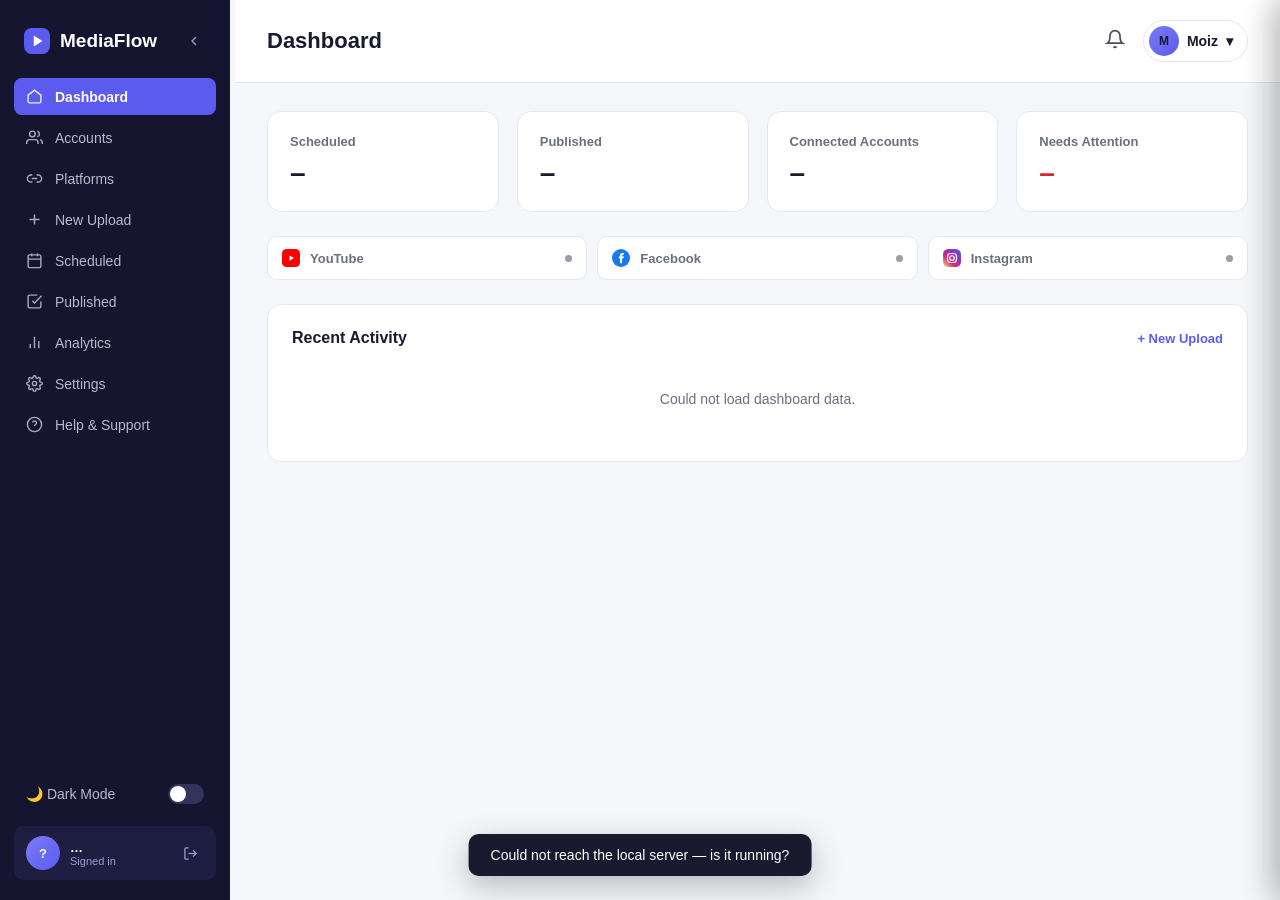
==== static/index.html @ 5b49da9b "Add reposts, avg watch time, skip rate, and computed engagement rates to Instagram video metrics Sco" ====
<!DOCTYPE html>
<html lang="en">
<head>
<meta charset="UTF-8">
<meta name="viewport" content="width=device-width, initial-scale=1.0">
<title>MediaFlow - New Upload</title>
<!-- GENERATED FILE — do not edit directly. Edit frontend-src/ and run `python3 build.py`. -->
<script>
// Applies the saved dark-theme preference to <html> before the page
// paints, so there's no flash of the light theme on reload. Kept as the
// very first thing in <head>, ahead of the stylesheet — see the darkToggle
// wiring in app.js and the html.dark-theme block in style.css.
(function(){
  try{
    if(localStorage.getItem('mf-dark-theme') === '1'){
      document.documentElement.classList.add('dark-theme');
    }
  }catch(e){}
})();
</script>
<style>
  :root{
    --indigo:#5b5bf0;
    --indigo-dark:#4a4ae0;
    --sidebar-bg:#151530;
    --sidebar-active:#5b5bf0;
    --page-bg:#f5f6fa;
    --card-bg:#ffffff;
    --border:#e6e8f0;
    --text-dark:#1a1a2e;
    --text-mid:#6b7080;
    --text-light:#9a9ea8;
    --green:#16a34a;
    --green-bg:#e8f8ee;
    --hover-bg:#f5f6fa;
    --active-bg:#eef1ff;
    --danger-hover-bg:#fef2f2;
  }
  /* Dark theme — toggled via #darkToggle, applied to <html> (not body) and
     persisted to localStorage under 'mf-dark-theme'. A small inline script
     at the top of <head> (see layout.html) applies this class before first
     paint so there's no light-theme flash on reload. Overriding the
     variables here is enough to re-theme every surface that already uses
     var(--card-bg)/var(--border)/etc — see workflow-and-gotchas.md for the
     handful of previously-hardcoded #fff/#f5f6fa surfaces that were
     converted to these variables specifically so dark mode would reach them. */
  html.dark-theme{
    --sidebar-bg:#0e0e22;
    --page-bg:#0f0f1e;
    --card-bg:#1a1a30;
    --border:#2c2c48;
    --text-dark:#eef0fa;
    --text-mid:#a3a6c2;
    --text-light:#787bab;
    --green-bg:#0f2e1e;
    --hover-bg:#26264a;
    --active-bg:#252552;
    --danger-hover-bg:#3a1e26;
  }
  *{box-sizing:border-box;margin:0;padding:0;}
  body{
    font-family:-apple-system,BlinkMacSystemFont,"Segoe UI",Roboto,Helvetica,Arial,sans-serif;
    background:var(--page-bg);
    color:var(--text-dark);
    display:flex;
    min-height:100vh;
  }

  /* SIDEBAR */
  .sidebar{
    width:230px;
    background:var(--sidebar-bg);
    color:#fff;
    display:flex;
    flex-direction:column;
    padding:20px 14px;
    flex-shrink:0;
  }
  .logo{
    display:flex;
    align-items:center;
    gap:10px;
    padding:8px 10px 24px;
    font-size:19px;
    font-weight:700;
  }
  .logo svg{flex-shrink:0;}
  .sidebar-collapse-btn{
    margin-left:auto;background:none;border:none;color:#9a9ecb;cursor:pointer;
    padding:4px;border-radius:6px;display:flex;flex-shrink:0;
  }
  .sidebar-collapse-btn:hover{background:#22224a;color:#fff;}

  /* Desktop drag-to-resize handle, sits between sidebar and main content */
  .sidebar-resize-handle{
    width:5px;flex-shrink:0;cursor:col-resize;background:transparent;
    position:relative;touch-action:none;
  }
  .sidebar-resize-handle:hover,body.sidebar-resizing .sidebar-resize-handle{background:var(--indigo);}
  body.sidebar-resizing{user-select:none;cursor:col-resize;}

  /* Collapsed sidebar state (desktop only — see the >720px guard below).
     Bug fix: this used to apply width:0!important with no media guard,
     which meant a sidebar collapsed on desktop stayed width:0 (invisible)
     even inside the mobile hamburger drawer, since .collapsed's !important
     silently beat the mobile .sidebar.open transform. Scoping it to
     desktop widths only fixes that without touching the mobile behavior. */
  @media (min-width:721px){
    .sidebar.collapsed{width:0!important;padding:0;overflow:hidden;border:none;}
    .sidebar.collapsed ~ .sidebar-resize-handle{display:none;}
  }
  .sidebar-reopen-tab{
    display:none;align-items:center;justify-content:center;
    position:fixed;left:0;top:20px;z-index:60;
    width:22px;height:44px;border:1px solid var(--border);border-left:none;
    background:var(--sidebar-bg);color:#fff;border-radius:0 8px 8px 0;cursor:pointer;
  }
  .sidebar-reopen-tab:hover{background:var(--sidebar-active);}
  @media (max-width:720px){
    .sidebar-collapse-btn,.sidebar-resize-handle,.sidebar-reopen-tab{display:none!important;}
  }
  .nav{list-style:none;display:flex;flex-direction:column;gap:4px;flex:1;}
  .nav li{
    display:flex;align-items:center;gap:12px;
    padding:10px 12px;border-radius:8px;
    font-size:14px;color:#b8bacb;cursor:pointer;
    transition:background .15s,color .15s;
  }
  .nav li:hover{background:#22224a;color:#fff;}
  .nav li.active{background:var(--sidebar-active);color:#fff;font-weight:600;}
  .nav li svg{flex-shrink:0;opacity:.9;}

  .darkmode-row{
    display:flex;align-items:center;justify-content:space-between;
    padding:10px 12px;font-size:14px;color:#b8bacb;margin-top:8px;
  }
  .toggle{
    width:36px;height:20px;background:#33335c;border-radius:20px;position:relative;cursor:pointer;
  }

  .user-card{
    display:flex;align-items:center;gap:10px;
    background:#1e1e42;padding:10px 12px;border-radius:10px;margin-top:12px;
  }
  .user-card-info{flex:1;min-width:0;}
  .user-card-info .name{white-space:nowrap;overflow:hidden;text-overflow:ellipsis;}
  .logout-btn{
    flex-shrink:0;background:none;border:none;color:#9a9ecb;cursor:pointer;
    padding:6px;border-radius:6px;display:flex;
  }
  .logout-btn:hover{background:#33335c;color:#fff;}
  .avatar{
    width:34px;height:34px;border-radius:50%;
    background:linear-gradient(135deg,#7b7bf5,#5b5bf0);
    display:flex;align-items:center;justify-content:center;font-size:13px;font-weight:700;flex-shrink:0;
  }
  .user-card .name{font-size:13px;font-weight:600;}
  .user-card .email{font-size:11px;color:#9a9ecb;}

  /* MAIN */
  .main{flex:1;display:flex;flex-direction:column;min-width:0;}
  .topbar{
    display:flex;align-items:center;justify-content:space-between;
    padding:20px 32px;background:var(--card-bg);border-bottom:1px solid var(--border);
  }
  .topbar h1{font-size:22px;font-weight:700;}
  .topbar-right{display:flex;align-items:center;gap:18px;}
  .bell{position:relative;color:#4a4a5a;}
  .badge{
    position:absolute;top:-6px;right:-6px;background:#ef4444;color:#fff;
    font-size:10px;font-weight:700;width:16px;height:16px;border-radius:50%;
    display:flex;align-items:center;justify-content:center;
  }
  .admin-pill{display:flex;align-items:center;gap:8px;font-size:14px;font-weight:600;color:var(--text-dark);cursor:pointer;user-select:none;border:1px solid var(--border);border-radius:24px;padding:5px 14px 5px 5px;transition:border-color .15s,background .15s;}
  .admin-pill:hover{border-color:var(--indigo);background:var(--hover-bg);}
  .admin-pill .avatar{width:30px;height:30px;font-size:12px;}
  .account-dd-wrap{position:relative;}
  .account-dd-panel{display:none;position:absolute;top:calc(100% + 10px);right:0;min-width:200px;background:var(--card-bg);border:1px solid var(--border);border-radius:10px;box-shadow:0 8px 24px rgba(0,0,0,.12);padding:8px;z-index:50;}
  .account-dd-wrap.open .account-dd-panel{display:block;}
  .account-dd-list{display:flex;flex-direction:column;gap:2px;max-height:240px;overflow-y:auto;}
  .account-dd-item{display:flex;align-items:center;gap:10px;padding:8px 10px;border-radius:8px;cursor:pointer;font-size:13px;color:var(--text-dark);}
  .account-dd-item:hover{background:var(--hover-bg);}
  .account-dd-item.active{background:var(--active-bg);font-weight:600;}
  .account-dd-item .avatar{border-radius:50%;display:flex;align-items:center;justify-content:center;background:var(--primary,#5b5fef);color:#fff;font-weight:700;flex-shrink:0;}
  .account-dd-add{margin-top:8px;width:100%;padding:8px 10px;border:1px dashed var(--border);border-radius:8px;background:none;cursor:pointer;font-size:13px;color:var(--text-mid);text-align:left;}
  .account-dd-add:hover{background:var(--hover-bg);color:var(--text-dark);}

  /* Notifications drawer (right-side slide-in panel) */
  .bell{cursor:pointer;}
  .notif-backdrop{
    display:none;position:fixed;inset:0;background:rgba(0,0,0,.35);z-index:299;
  }
  .notif-backdrop.open{display:block;}
  .notif-drawer{
    position:fixed;top:0;right:0;bottom:0;width:360px;max-width:90vw;
    background:var(--card-bg);z-index:300;box-shadow:-8px 0 30px rgba(0,0,0,.15);
    display:flex;flex-direction:column;
    transform:translateX(100%);transition:transform .25s ease;
  }
  .notif-drawer.open{transform:translateX(0);}
  .notif-drawer-header{
    display:flex;align-items:center;justify-content:space-between;
    padding:18px 20px;border-bottom:1px solid var(--border);flex-shrink:0;
  }
  .notif-drawer-header h3{font-size:16px;font-weight:700;}
  .notif-close-btn{background:none;border:none;color:var(--text-mid);cursor:pointer;padding:4px;border-radius:6px;display:flex;}
  .notif-close-btn:hover{background:var(--hover-bg);color:var(--text-dark);}
  .notif-drawer-body{flex:1;overflow-y:auto;padding:8px 12px;}

  /* Publish progress panel — reuses .notif-drawer/.notif-backdrop for the
     slide-in shell; these rules are specific to its step list + footer. */
  .publish-panel-footer{
    padding:14px 20px;border-top:1px solid var(--border);flex-shrink:0;
    display:flex;justify-content:flex-end;
  }
  .publish-panel-footer.hidden{display:none;}
  .publish-step{
    display:flex;align-items:flex-start;gap:12px;padding:14px 8px;
    border-bottom:1px solid var(--border);
  }
  .publish-step:last-child{border-bottom:none;}
  .publish-step-icon{
    width:22px;height:22px;border-radius:50%;flex-shrink:0;margin-top:1px;
    display:flex;align-items:center;justify-content:center;font-size:12px;color:#fff;
  }
  .publish-step-icon.pending{background:var(--hover-bg);border:1px solid var(--border);}
  .publish-step-icon.active{
    background:none;border:2px solid var(--border);border-top-color:var(--indigo);
    animation:publish-step-spin .7s linear infinite;
  }
  .publish-step-icon.done{background:var(--green);}
  .publish-step-icon.failed{background:#ef4444;}
  .publish-step-icon.cancelled{background:var(--hover-bg);border:1px solid var(--border);}
  @keyframes publish-step-spin{to{transform:rotate(360deg);}}
  .publish-step-text{flex:1;min-width:0;}
  .publish-step-label{font-size:13.5px;font-weight:600;color:var(--text-dark);}
  .publish-step-sub{font-size:12px;color:var(--text-mid);margin-top:2px;}
  .publish-step-sub.error{color:#ef4444;}
  .publish-step-sub.success a{color:var(--indigo);}
  .notif-item{
    display:flex;gap:12px;align-items:flex-start;padding:12px 8px;border-radius:10px;cursor:pointer;
  }
  .notif-item:hover{background:var(--hover-bg);}
  .notif-item.warn .notif-title{color:#dc2626;}
  .notif-icon{font-size:18px;flex-shrink:0;line-height:1.3;}
  .notif-text{min-width:0;}
  .notif-title{font-size:13.5px;font-weight:600;color:var(--text-dark);}
  .notif-sub{font-size:12px;color:var(--text-mid);margin-top:2px;}

  .content{
    display:grid;
    grid-template-columns:1fr 340px;
    gap:24px;
    padding:28px 32px;
    align-items:start;
  }

  .card{
    background:var(--card-bg);
    border:1px solid var(--border);
    border-radius:14px;
    padding:24px;
  }
  .card + .card{margin-top:24px;}
  .card h2{font-size:16px;font-weight:700;margin-bottom:4px;}
  .card .sub{font-size:13px;color:var(--text-mid);margin-bottom:18px;}

  /* Upload dropzone */
  .dropzone{
    border:2px dashed #c9cbe0;
    border-radius:12px;
    background:#fafaff;
    padding:44px 20px;
    text-align:center;
    cursor:pointer;
    transition:border-color .15s,background .15s;
  }
  .dropzone.dragover{border-color:var(--indigo);background:#f0f0ff;}
  .dropzone svg{color:var(--indigo);margin-bottom:14px;}
  .dropzone p{font-size:15px;color:var(--text-dark);margin-bottom:4px;font-weight:500;}
  .dropzone .or{font-size:12px;color:var(--text-light);margin:10px 0;}
  .choose-btn{
    background:var(--indigo);color:#fff;border:none;padding:9px 20px;
    border-radius:8px;font-size:14px;font-weight:600;cursor:pointer;
  }
  .choose-btn:hover{background:var(--indigo-dark);}

  .file-row{
    display:none;
    margin-top:16px;
    align-items:center;gap:14px;
    border:1px solid var(--border);border-radius:10px;padding:12px 14px;
  }
  .file-row.show{display:flex;}
  .thumb{
    width:64px;height:44px;border-radius:8px;flex-shrink:0;
    background:linear-gradient(135deg,#4facfe,#00c2a8);
    display:flex;align-items:center;justify-content:center;color:#fff;position:relative;overflow:hidden;
  }
  .thumb svg{position:relative;z-index:1;}
  .file-info{flex:1;min-width:0;}
  .file-info .fname{font-size:14px;font-weight:600;}
  .file-info .fmeta{font-size:12px;color:var(--text-mid);margin-top:2px;}
  .file-status{display:flex;align-items:center;gap:10px;font-size:13px;color:var(--green);font-weight:600;white-space:nowrap;}
  .file-status svg{flex-shrink:0;}
  .remove-x{cursor:pointer;color:var(--text-light);font-size:18px;line-height:1;padding:2px;}
  .remove-x:hover{color:#ef4444;}

  /* Platforms */
  .platform-grid{display:grid;grid-template-columns:repeat(4,1fr);gap:14px;}
  .platform-card{
    border:1.5px solid var(--border);border-radius:12px;padding:18px 14px;
    text-align:center;position:relative;cursor:pointer;transition:border-color .15s,background .15s;
  }
  .platform-card.selected{border-color:var(--indigo);background:#f6f6ff;}
  .platform-check{
    position:absolute;top:10px;right:10px;width:20px;height:20px;border-radius:5px;
    background:var(--indigo);display:flex;align-items:center;justify-content:center;
  }
  .platform-icon{
    width:48px;height:48px;border-radius:12px;margin:4px auto 10px;
    display:flex;align-items:center;justify-content:center;
  }
  .pi-youtube{background:#fff;} .pi-facebook{background:#fff;}
  .pi-instagram{background:#fff;} .pi-tiktok{background:#fff;}
  .platform-name{font-size:14px;font-weight:600;margin-bottom:6px;}
  .platform-status{display:flex;align-items:center;justify-content:center;gap:5px;font-size:12px;color:var(--green);font-weight:500;}

  /* Compact platform-card variant — same visual language (icon + selected
     border + checkmark badge) as .platform-card, scaled down for use inline
     in a header row (Analytics platform picker) instead of a full grid. */
  .platform-pick-row{display:flex;gap:10px;flex-wrap:wrap;}
  .platform-pick{
    display:flex;align-items:center;gap:8px;
    border:1.5px solid var(--border);border-radius:10px;padding:8px 14px 8px 10px;
    cursor:pointer;transition:border-color .15s,background .15s;position:relative;
  }
  .platform-pick.selected{border-color:var(--indigo);background:#f6f6ff;}
  .platform-pick .platform-icon{width:26px;height:26px;border-radius:7px;margin:0;flex-shrink:0;}
  .platform-pick .platform-icon svg{width:20px;height:20px;}
  .platform-pick .platform-name{font-size:14px;font-weight:600;margin:0;}
  .platform-pick .platform-check{
    position:static;width:16px;height:16px;border-radius:50%;
    background:var(--border);display:flex;align-items:center;justify-content:center;flex-shrink:0;
    transition:background .15s;
  }
  .platform-pick.selected .platform-check{background:var(--indigo);}
  .platform-pick .platform-check svg{opacity:0;transition:opacity .15s;}
  .platform-pick.selected .platform-check svg{opacity:1;}

  /* Video details */
  .details-header{display:flex;align-items:center;justify-content:space-between;margin-bottom:18px;}
  .customize-row{display:flex;align-items:center;gap:8px;font-size:13px;color:var(--text-mid);}
  .field{margin-bottom:16px;}
  .field label{display:block;font-size:13px;font-weight:600;margin-bottom:6px;color:var(--text-dark);}
  .field input[type=text], .field textarea{
    width:100%;border:1px solid var(--border);border-radius:9px;
    padding:11px 13px;font-size:14px;font-family:inherit;color:var(--text-dark);
    background:#fcfcfe;
  }
  .field input[type=text]:focus, .field textarea:focus{outline:2px solid var(--indigo);outline-offset:1px;border-color:var(--indigo);}
  .field textarea{resize:vertical;min-height:78px;}
  .char-count{text-align:right;font-size:12px;color:var(--text-light);margin-top:4px;}

  .schedule-row{display:flex;align-items:center;justify-content:space-between;flex-wrap:wrap;gap:16px;}
  .schedule-opts{display:flex;gap:22px;}
  .radio-opt{display:flex;align-items:center;gap:8px;font-size:14px;cursor:pointer;}
  .radio-opt input{accent-color:var(--indigo);width:16px;height:16px;}
  .schedule-datetime{display:none;align-items:center;gap:10px;margin-top:14px;}
  .schedule-datetime.show{display:flex;}
  .schedule-datetime input[type=datetime-local]{
    border:1px solid #e3e5ee;border-radius:9px;padding:9px 11px;font-size:14px;
    font-family:inherit;color:var(--text-dark);background:#fcfcfe;
  }
  .schedule-datetime input[type=datetime-local]:focus{outline:2px solid var(--indigo);outline-offset:1px;border-color:var(--indigo);}
  .schedule-hint{font-size:12px;color:var(--text-mid);}
  .publish-btn{
    display:flex;align-items:center;gap:8px;
    background:var(--indigo);color:#fff;border:none;
    padding:12px 26px;border-radius:9px;font-size:15px;font-weight:600;cursor:pointer;
    box-shadow:0 4px 14px rgba(91,91,240,.3);
  }
  .publish-btn:hover{background:var(--indigo-dark);}
  .publish-btn:disabled{opacity:.6;cursor:not-allowed;}

  /* Right column */
  .accounts-list{display:flex;flex-direction:column;gap:14px;margin-bottom:16px;}
  .account-row{display:flex;align-items:center;gap:12px;flex-wrap:wrap;}
  .acc-icon{width:38px;height:38px;border-radius:9px;flex-shrink:0;display:flex;align-items:center;justify-content:center;}
  .acc-info{flex:1;min-width:0;}
  .acc-info .n{font-size:14px;font-weight:600;overflow-wrap:anywhere;}
  .acc-info .h{font-size:12px;color:var(--text-mid);}
  .acc-row-actions{display:flex;align-items:center;gap:8px;flex-wrap:wrap;flex-shrink:0;}
  .connected-pill{
    background:var(--green-bg);color:var(--green);font-size:11px;font-weight:700;
    padding:4px 10px;border-radius:20px;white-space:nowrap;
  }
  .manage-btn{
    width:100%;border:1px solid var(--indigo);color:var(--indigo);background:var(--card-bg);
    padding:10px;border-radius:9px;font-size:13px;font-weight:600;cursor:pointer;
    display:flex;align-items:center;justify-content:center;gap:6px;
  }
  .manage-btn:hover{background:var(--hover-bg);}

  .tip-row{display:flex;gap:12px;margin-bottom:16px;}
  .tip-row:last-child{margin-bottom:0;}
  .tip-icon{
    width:38px;height:38px;border-radius:9px;flex-shrink:0;
    display:flex;align-items:center;justify-content:center;font-size:16px;
  }
  .tip-icon.blue{background:#e9edff;}
  .tip-icon.green{background:#e6f8ef;}
  .tip-icon.yellow{background:#fff6e0;}
  .tip-icon.purple{background:#f1e9ff;}
  .tip-title{font-size:13px;font-weight:700;margin-bottom:2px;}
  .tip-desc{font-size:12px;color:var(--text-mid);line-height:1.4;}

  .recent-header{display:flex;align-items:center;justify-content:space-between;margin-bottom:14px;}
  .recent-header h2{margin-bottom:0;}
  .see-all{font-size:13px;color:var(--indigo);font-weight:600;cursor:pointer;}
  .recent-item{display:flex;align-items:center;gap:12px;}
  .recent-thumb{
    width:40px;height:40px;border-radius:10px;flex-shrink:0;
    display:flex;align-items:center;justify-content:center;
  }
  .recent-info{flex:1;min-width:0;}
  .recent-info .n{font-size:13px;font-weight:600;}
  .recent-info .d{font-size:11px;color:var(--text-mid);margin-top:2px;}
  .pub-pill{background:var(--green-bg);color:var(--green);font-size:11px;font-weight:700;padding:4px 9px;border-radius:20px;white-space:nowrap;}

  /* Toast */
  .toast{
    position:fixed;bottom:24px;left:50%;transform:translateX(-50%) translateY(20px);
    background:#1a1a2e;color:#fff;padding:13px 22px;border-radius:10px;font-size:14px;font-weight:500;
    display:flex;align-items:center;gap:10px;opacity:0;pointer-events:none;transition:opacity .25s,transform .25s;
    z-index:100;box-shadow:0 10px 30px rgba(0,0,0,.25);
    max-width:min(560px, calc(100vw - 32px));white-space:normal;word-break:break-word;
  }
  .toast.show{opacity:1;transform:translateX(-50%) translateY(0);}

  /* Page routing */
  .page{display:none;}
  .page.active{display:block;}
  .content-single{padding:28px 32px;}
  .content-single.narrow{max-width:680px;}

  /* Dashboard stat cards */
  .stat-grid{display:grid;grid-template-columns:repeat(4,1fr);gap:18px;margin-bottom:24px;}
  .stat-card{background:var(--card-bg);border:1px solid var(--border);border-radius:14px;padding:22px;}
  .stat-card.tint-warn{background:#fef2f2;border-color:#fbd5d5;}
  .stat-card[data-goto],.stat-card.clickable{cursor:pointer;transition:box-shadow .15s,transform .15s,border-color .15s;}
  .stat-card[data-goto]:hover,.stat-card.clickable:hover{box-shadow:0 6px 18px rgba(20,20,50,.08);transform:translateY(-2px);border-color:var(--indigo);}
  .stat-label{font-size:13px;color:var(--text-mid);margin-bottom:8px;font-weight:600;}
  .stat-value{font-size:28px;font-weight:800;color:var(--text-dark);}
  .stat-value.warn{color:#dc2626;}
  @media (max-width:900px){.stat-grid{grid-template-columns:repeat(2,1fr);}}

  /* Dashboard: connected-platforms strip */
  .dash-platforms{display:grid;grid-template-columns:repeat(3,1fr);gap:10px;margin-bottom:24px;}
  .dash-platform-tile{display:flex;align-items:center;gap:10px;background:var(--card-bg);border:1px solid var(--border);border-radius:10px;padding:12px 14px;font-size:13px;font-weight:600;cursor:pointer;transition:box-shadow .15s,border-color .15s;}
  .dash-platform-tile:hover{box-shadow:0 6px 18px rgba(20,20,50,.08);border-color:var(--indigo);}
  .dash-platform-count{margin-left:auto;font-size:11.5px;font-weight:600;color:var(--text-light);white-space:nowrap;}
  .dash-platform-tile.connected .dash-platform-count{color:var(--text-mid);}
  .count-skeleton{
    display:inline-block;width:54px;height:11px;border-radius:4px;vertical-align:middle;
    background:linear-gradient(90deg,var(--hover-bg) 25%,var(--border) 50%,var(--hover-bg) 75%);
    background-size:200% 100%;
    animation:count-skeleton-shimmer 1.3s ease-in-out infinite;
  }
  @keyframes count-skeleton-shimmer{0%{background-position:200% 0;}100%{background-position:-200% 0;}}
  @media (prefers-reduced-motion:reduce){.count-skeleton{animation:none;}}
  .dash-platform-tile .status-dot{width:7px;height:7px;border-radius:50%;background:var(--text-light);margin-left:8px;flex-shrink:0;}
  .dash-platform-tile.connected .status-dot{background:var(--green);}
  .dash-platform-tile:not(.connected){color:var(--text-mid);}
  @media (max-width:720px){.dash-platforms{grid-template-columns:1fr;}}

  /* Library rows (Scheduled / Published) */
  .empty-state{color:var(--text-mid);font-size:14px;padding:30px 0;text-align:center;}
  .lib-row{display:flex;align-items:flex-start;gap:12px;padding:14px 0;border-bottom:1px solid var(--border);}
  .lib-row:last-child{border-bottom:none;}
  .lib-info{flex:1;min-width:0;}
  .lib-info .n{
    font-size:14px;font-weight:600;
    display:-webkit-box;-webkit-line-clamp:2;-webkit-box-orient:vertical;
    overflow:hidden;line-height:1.35;
  }
  .lib-info .d{font-size:12px;color:var(--text-mid);margin-top:3px;}
  .lib-info .d a{color:var(--indigo);text-decoration:none;}
  .lib-info .d a:hover{text-decoration:underline;}
  .gain-pill{display:inline-block;background:#ecfdf3;color:#0a7a3d;font-weight:700;border-radius:6px;padding:1px 7px;margin:0 2px;}
  .pub-pill.sched{background:#fff6e0;color:#b45309;}
  .pub-pill.fail{background:#fde8e8;color:#dc2626;}
  .refresh-link{font-size:13px;color:var(--indigo);font-weight:600;cursor:pointer;}

  /* Accounts page action buttons */
  .acc-btn{
    border:1px solid var(--indigo);color:var(--indigo);background:var(--card-bg);
    padding:7px 16px;border-radius:8px;font-size:12px;font-weight:600;cursor:pointer;
    white-space:nowrap;text-decoration:none;display:inline-block;
  }
  .acc-btn:hover{background:var(--hover-bg);}
  .acc-btn.danger{border-color:#ef4444;color:#ef4444;}
  .acc-btn.danger:hover{background:var(--danger-hover-bg);}
  .acc-btn.disabled{border-color:var(--border);color:var(--text-light);cursor:not-allowed;background:var(--page-bg);}
  .acc-btn.disabled:hover{background:var(--page-bg);}

  /* Auto-refresh progress ring around the "Refresh now" button, replacing
     a "Next refresh in Ns" countdown. The ring sits behind the button
     (z-index:-1) so if a browser doesn't support mask-composite, it just
     never appears (hidden behind the button's own opaque background)
     instead of showing as a broken solid block. */
  .refresh-ring-btn{position:relative;z-index:0;}
  .refresh-ring-btn::before{
    content:'';
    position:absolute;
    inset:-3px;
    z-index:-1;
    border-radius:11px;
    padding:3px;
    background:conic-gradient(var(--indigo) calc(var(--refresh-progress, 0) * 1%), var(--border) 0);
    -webkit-mask:linear-gradient(#000 0 0) content-box, linear-gradient(#000 0 0);
    -webkit-mask-composite:xor;
    mask-composite:exclude;
    opacity:0;
    transition:opacity .2s;
  }
  .refresh-ring-btn.refresh-ring-active::before{opacity:1;}

  /* Upload form: Save as Draft / Save as Template */
  .preset-actions{display:flex;gap:10px;flex-wrap:wrap;margin-top:18px;padding-top:18px;border-top:1px solid var(--border);}
  .preset-row{display:flex;align-items:center;gap:10px;padding:10px 0;border-bottom:1px solid var(--border);}
  .preset-row:last-child{border-bottom:none;}
  .preset-row .n{font-size:13.5px;font-weight:600;flex:1;min-width:0;white-space:nowrap;overflow:hidden;text-overflow:ellipsis;}
  .preset-row .d{font-size:11.5px;color:var(--text-mid);margin-top:2px;}
  .preset-row-actions{display:flex;gap:6px;flex-shrink:0;}

  /* Analytics page */
  .analytics-header{display:flex;align-items:flex-start;justify-content:space-between;gap:16px;flex-wrap:wrap;margin-bottom:20px;}
  .day-toggle{display:flex;gap:6px;background:var(--hover-bg);border-radius:9px;padding:4px;}
  .pill-btn{
    border:none;background:transparent;color:var(--text-mid);font-size:13px;font-weight:600;
    padding:6px 14px;border-radius:7px;cursor:pointer;
  }
  .pill-btn.active{background:var(--card-bg);color:var(--indigo);box-shadow:0 1px 3px rgba(0,0,0,.1);}
  .bar-chart{display:flex;align-items:flex-end;gap:4px;height:140px;padding-top:10px;}
  .bar-wrap{flex:1;display:flex;align-items:flex-end;height:100%;min-width:2px;}
  .bar-wrap .bar{width:100%;background:linear-gradient(180deg,#8888f5,var(--indigo));border-radius:4px 4px 0 0;min-height:2px;}
  .vid-thumb{width:64px;height:48px;border-radius:8px;object-fit:cover;background:var(--hover-bg);flex-shrink:0;}

  /* Video/post list filter bar */
  .video-filters{display:flex;align-items:center;justify-content:space-between;gap:14px;flex-wrap:wrap;margin:12px 0 14px;}
  .sort-select{
    border:1px solid var(--border);border-radius:8px;padding:7px 12px;font-size:13px;
    font-family:inherit;color:var(--text-dark);background:var(--card-bg);cursor:pointer;
  }
  .reassign-select{
    border:1px solid var(--border);border-radius:8px;padding:7px 12px;font-size:13px;
    font-family:inherit;color:var(--text-dark);background:var(--card-bg);cursor:pointer;max-width:160px;
  }
  .lib-row{cursor:default;}
  .metrics-btn{
    border:1px solid var(--indigo);color:var(--indigo);background:var(--card-bg);
    padding:6px 14px;border-radius:8px;font-size:12px;font-weight:600;cursor:pointer;
    white-space:nowrap;flex-shrink:0;
  }
  .metrics-btn:hover{background:var(--hover-bg);}

  /* Video metrics modal */
  .modal-overlay{
    display:none;position:fixed;inset:0;background:rgba(20,20,35,.55);
    align-items:center;justify-content:center;z-index:1000;padding:20px;
  }
  .modal-overlay.show{display:flex;}
  .modal-card{
    background:var(--card-bg);border-radius:16px;padding:28px;max-width:600px;width:100%;
    max-height:85vh;overflow-y:auto;position:relative;box-shadow:0 20px 60px rgba(0,0,0,.3);
  }
  .modal-close{
    position:absolute;top:16px;right:16px;border:none;background:var(--hover-bg);color:var(--text-mid);
    width:30px;height:30px;border-radius:50%;font-size:18px;line-height:1;cursor:pointer;
  }
  .modal-close:hover{background:var(--border);}
  .modal-note{font-size:12px;color:var(--text-mid);background:var(--hover-bg);border-radius:8px;padding:10px 12px;margin-top:14px;}

  /* Video modal auto-refresh bar */
  .modal-refresh-bar{
    display:flex;align-items:center;gap:10px;flex-wrap:wrap;
    margin-bottom:16px;padding-bottom:14px;border-bottom:1px solid var(--border);
  }
  .modal-refresh-status{display:flex;align-items:center;font-size:12px;color:var(--text-mid);margin-left:auto;}
  .mini-spinner{
    display:inline-block;width:12px;height:12px;margin-right:6px;
    border:2px solid #e3e5ee;border-top-color:var(--indigo);border-radius:50%;
    animation:mf-spin .7s linear infinite;vertical-align:middle;
  }
  @keyframes mf-spin{to{transform:rotate(360deg);}}
  #videoModalContent{transition:opacity .15s ease;}
  #videoModalContent.modal-content-loading{opacity:.45;pointer-events:none;}
  .retention-chart-wrap svg{width:100%;height:150px;display:block;}
  .retention-axis{display:flex;justify-content:space-between;font-size:11px;color:var(--text-mid);margin-top:4px;}

  /* Analytics loading progress bar — indeterminate, since a single
     fetch has no real byte-level progress to report */
  .analytics-progress-track{
    height:4px;border-radius:2px;overflow:hidden;
    background:#e3e5ee;margin-bottom:16px;
  }
  .analytics-progress-fill{
    height:100%;width:40%;border-radius:2px;
    background:var(--indigo);
    animation:mf-analytics-progress 1.1s ease-in-out infinite;
  }
  @keyframes mf-analytics-progress{
    0%{transform:translateX(-100%);}
    100%{transform:translateX(350%);}
  }

  @media (max-width:1080px){
    .content{grid-template-columns:1fr;}
    .platform-grid{grid-template-columns:repeat(2,1fr);}
  }

  /* Mobile nav (hamburger + slide-in sidebar) */
  .menu-toggle{display:none;background:none;border:none;cursor:pointer;padding:6px;color:var(--text-dark);flex-shrink:0;}
  .sidebar-backdrop{display:none;position:fixed;inset:0;background:rgba(0,0,0,.4);z-index:199;}
  @media (max-width:720px){
    .menu-toggle{display:flex;align-items:center;}
    .topbar{padding:16px;gap:12px;}
    .topbar-left{display:flex;align-items:center;gap:10px;min-width:0;}
    .topbar h1{font-size:18px;white-space:nowrap;overflow:hidden;text-overflow:ellipsis;}
    .content{padding:16px;}
    .stat-grid{grid-template-columns:1fr 1fr;}
    .platform-grid{grid-template-columns:1fr;}
    .sidebar{
      position:fixed;top:0;left:0;bottom:0;z-index:200;
      width:230px!important; /* ignore any desktop drag-resized width here */
      transform:translateX(-100%);transition:transform .2s ease;
      box-shadow:0 0 30px rgba(0,0,0,.3);
    }
    .sidebar.open{transform:translateX(0);}
    body.sidebar-open .sidebar-backdrop{display:block;}
    .account-dd-panel{right:0;left:auto;max-width:calc(100vw - 32px);}
    .modal-overlay{padding:12px;}

    /* Accounts page: icon+name no longer has room to share a line with the
       Active pill and Rename/Delete buttons (was overlapping/wrapping
       mid-word — see CHANGELOG for the exact bug report). Icon+name keep
       their row; actions drop to their own full-width row underneath,
       right-aligned, with a divider between account rows since there's no
       longer a single tidy line to imply separation. */
    .account-row{padding:12px 0;border-bottom:1px solid var(--border);}
    .account-row:last-child{border-bottom:none;}
    .acc-row-actions{flex-basis:100%;justify-content:flex-end;margin-top:2px;}
  }
</style>
</head>
<body>

<aside class="sidebar">
  <div class="logo">
    <svg width="26" height="26" viewBox="0 0 24 24" fill="none"><rect width="24" height="24" rx="7" fill="#5b5bf0"/><path d="M9 7l8 5-8 5V7z" fill="#fff"/></svg>
    MediaFlow
    <button class="sidebar-collapse-btn" id="sidebarCollapseBtn" aria-label="Collapse sidebar" title="Collapse sidebar">
      <svg width="16" height="16" viewBox="0 0 24 24" fill="none" stroke="currentColor" stroke-width="2"><path d="M15 18l-6-6 6-6"/></svg>
    </button>
  </div>
  <ul class="nav" id="navList">
    <li data-page="dashboard"><svg width="17" height="17" viewBox="0 0 24 24" fill="none" stroke="currentColor" stroke-width="2"><path d="M3 10l9-7 9 7v9a2 2 0 0 1-2 2H5a2 2 0 0 1-2-2v-9z"/></svg>Dashboard</li>
    <li data-page="accounts"><svg width="17" height="17" viewBox="0 0 24 24" fill="none" stroke="currentColor" stroke-width="2"><path d="M17 21v-2a4 4 0 0 0-4-4H5a4 4 0 0 0-4 4v2"/><circle cx="9" cy="7" r="4"/><path d="M23 21v-2a4 4 0 0 0-3-3.87M16 3.13a4 4 0 0 1 0 7.75"/></svg>Accounts</li>
    <li data-page="platforms"><svg width="17" height="17" viewBox="0 0 24 24" fill="none" stroke="currentColor" stroke-width="2"><path d="M9 17H7a5 5 0 0 1 0-10h2M15 7h2a5 5 0 1 1 0 10h-2M8 12h8"/></svg>Platforms</li>
    <li data-page="upload"><svg width="17" height="17" viewBox="0 0 24 24" fill="none" stroke="currentColor" stroke-width="2"><path d="M12 5v14M5 12h14"/></svg>New Upload</li>
    <li data-page="scheduled"><svg width="17" height="17" viewBox="0 0 24 24" fill="none" stroke="currentColor" stroke-width="2"><rect x="3" y="4" width="18" height="18" rx="2"/><path d="M16 2v4M8 2v4M3 10h18"/></svg>Scheduled</li>
    <li data-page="published"><svg width="17" height="17" viewBox="0 0 24 24" fill="none" stroke="currentColor" stroke-width="2"><path d="M9 11l3 3L22 4"/><path d="M21 12v7a2 2 0 0 1-2 2H5a2 2 0 0 1-2-2V5a2 2 0 0 1 2-2h11"/></svg>Published</li>
    <li data-page="analytics"><svg width="17" height="17" viewBox="0 0 24 24" fill="none" stroke="currentColor" stroke-width="2"><path d="M18 20V10M12 20V4M6 20v-6"/></svg>Analytics</li>
    <li data-page="settings"><svg width="17" height="17" viewBox="0 0 24 24" fill="none" stroke="currentColor" stroke-width="2"><circle cx="12" cy="12" r="3"/><path d="M19.4 15a1.65 1.65 0 0 0 .33 1.82l.06.06a2 2 0 1 1-2.83 2.83l-.06-.06a1.65 1.65 0 0 0-1.82-.33 1.65 1.65 0 0 0-1 1.51V21a2 2 0 0 1-4 0v-.09A1.65 1.65 0 0 0 9 19.4a1.65 1.65 0 0 0-1.82.33l-.06.06a2 2 0 1 1-2.83-2.83l.06-.06a1.65 1.65 0 0 0 .33-1.82 1.65 1.65 0 0 0-1.51-1H3a2 2 0 0 1 0-4h.09A1.65 1.65 0 0 0 4.6 9a1.65 1.65 0 0 0-.33-1.82l-.06-.06a2 2 0 1 1 2.83-2.83l.06.06a1.65 1.65 0 0 0 1.82.33H9a1.65 1.65 0 0 0 1-1.51V3a2 2 0 0 1 4 0v.09a1.65 1.65 0 0 0 1 1.51 1.65 1.65 0 0 0 1.82-.33l.06-.06a2 2 0 1 1 2.83 2.83l-.06.06a1.65 1.65 0 0 0-.33 1.82V9a1.65 1.65 0 0 0 1.51 1H21a2 2 0 0 1 0 4h-.09a1.65 1.65 0 0 0-1.51 1z"/></svg>Settings</li>
    <li data-page="help"><svg width="17" height="17" viewBox="0 0 24 24" fill="none" stroke="currentColor" stroke-width="2"><circle cx="12" cy="12" r="10"/><path d="M9.09 9a3 3 0 0 1 5.83 1c0 2-3 2-3 4"/><path d="M12 17h.01"/></svg>Help &amp; Support</li>
  </ul>
  <div class="darkmode-row">
    <span>🌙 Dark Mode</span>
    <div class="toggle" id="darkToggle"></div>
  </div>
  <div class="user-card">
    <div class="avatar" id="currentUserAvatar">?</div>
    <div class="user-card-info">
      <div class="name" id="currentUserName">…</div>
      <div class="email">Signed in</div>
    </div>
    <button class="logout-btn" id="logoutBtn" title="Log out" aria-label="Log out">
      <svg width="15" height="15" viewBox="0 0 24 24" fill="none" stroke="currentColor" stroke-width="2"><path d="M9 21H5a2 2 0 0 1-2-2V5a2 2 0 0 1 2-2h4"/><path d="M16 17l5-5-5-5"/><path d="M21 12H9"/></svg>
    </button>
  </div>
</aside>
<div class="sidebar-resize-handle" id="sidebarResizeHandle"></div>
<button class="sidebar-reopen-tab" id="sidebarReopenTab" aria-label="Open sidebar" title="Open sidebar">
  <svg width="16" height="16" viewBox="0 0 24 24" fill="none" stroke="currentColor" stroke-width="2"><path d="M9 18l6-6-6-6"/></svg>
</button>
<div class="sidebar-backdrop" id="sidebarBackdrop"></div>

<div class="main">
  <div class="topbar">
    <div class="topbar-left">
      <button class="menu-toggle" id="menuToggle" aria-label="Open menu">
        <svg width="22" height="22" viewBox="0 0 24 24" fill="none" stroke="currentColor" stroke-width="2"><path d="M3 12h18M3 6h18M3 18h18"/></svg>
      </button>
      <h1 id="pageTitle">Dashboard</h1>
    </div>
    <div class="topbar-right">
      <div class="bell" id="notifBell">
        <svg width="20" height="20" viewBox="0 0 24 24" fill="none" stroke="currentColor" stroke-width="2"><path d="M18 8a6 6 0 0 0-12 0c0 7-3 9-3 9h18s-3-2-3-9"/><path d="M13.73 21a2 2 0 0 1-3.46 0"/></svg>
        <span class="badge" id="notifBadge" style="display:none;">0</span>
      </div>
      <div class="account-dd-wrap" id="accountDropdown">
        <div class="admin-pill" id="accountPill">
          <div class="avatar" id="accountPillAvatar">M</div>
          <span id="accountPillName">Moiz</span> ▾
        </div>
        <div class="account-dd-panel">
          <div class="account-dd-list" id="accountDropdownList"></div>
          <button class="account-dd-add" id="addAccountBtn">+ Add account</button>
        </div>
      </div>
    </div>
  </div>

  <div class="notif-backdrop" id="notifBackdrop"></div>
  <aside class="notif-drawer" id="notifDrawer">
    <div class="notif-drawer-header">
      <h3>Notifications</h3>
      <button class="notif-close-btn" id="notifCloseBtn" aria-label="Close notifications">
        <svg width="18" height="18" viewBox="0 0 24 24" fill="none" stroke="currentColor" stroke-width="2"><path d="M18 6L6 18M6 6l12 12"/></svg>
      </button>
    </div>
    <div class="notif-drawer-body" id="notifDrawerBody">
      <div class="empty-state">No notifications right now.</div>
    </div>
  </aside>

  <!-- Live publish progress panel: opened when Publish Now is clicked.
       Closing it (X) only hides it — the job keeps running server-side.
       Cancel is a separate, explicit action (see publish-panel-cancel-btn
       below) with cooperative semantics — see app/publish_jobs.py. -->
  <div class="notif-backdrop" id="publishBackdrop"></div>
  <aside class="notif-drawer" id="publishPanel">
    <div class="notif-drawer-header">
      <h3 id="publishPanelTitle">Publishing…</h3>
      <button class="notif-close-btn" id="publishPanelCloseBtn" aria-label="Close panel">
        <svg width="18" height="18" viewBox="0 0 24 24" fill="none" stroke="currentColor" stroke-width="2"><path d="M18 6L6 18M6 6l12 12"/></svg>
      </button>
    </div>
    <div class="notif-drawer-body" id="publishPanelBody"></div>
    <div class="publish-panel-footer" id="publishPanelFooter">
      <button class="acc-btn danger" id="publishPanelCancelBtn">Cancel</button>
    </div>
  </aside>

  <!-- DASHBOARD -->
  <div class="page" data-page="dashboard">
    <div class="content-single">
      <div class="stat-grid">
        <div class="stat-card" data-goto="scheduled">
          <div class="stat-label">Scheduled</div>
          <div class="stat-value" id="statScheduled">–</div>
        </div>
        <div class="stat-card" data-goto="published">
          <div class="stat-label">Published</div>
          <div class="stat-value" id="statPublished">–</div>
        </div>
        <div class="stat-card" data-goto="platforms">
          <div class="stat-label">Connected Accounts</div>
          <div class="stat-value" id="statConnected">–</div>
        </div>
        <div class="stat-card clickable" id="statFailedCard">
          <div class="stat-label">Needs Attention</div>
          <div class="stat-value warn" id="statFailed">–</div>
        </div>
      </div>

      <div class="dash-platforms" id="dashPlatforms">
        <div class="dash-platform-tile" id="dashPlatform-youtube" data-goto="platforms">
          <svg width="18" height="18" viewBox="0 0 24 24"><rect width="24" height="24" rx="6" fill="#FF0000"/><path d="M10 8.5l6 3.5-6 3.5v-7z" fill="#fff"/></svg>
          <span>YouTube</span><span class="dash-platform-count" id="dashPlatformCount-youtube"><span class="count-skeleton"></span></span><span class="status-dot"></span>
        </div>
        <div class="dash-platform-tile" id="dashPlatform-facebook" data-goto="platforms">
          <svg width="18" height="18" viewBox="0 0 24 24"><circle cx="12" cy="12" r="12" fill="#1877F2"/><path d="M15.5 12.2h-2.1V19h-2.8v-6.8H9.1V9.9h1.5V8.4c0-1.5.8-3 3.2-3h2v2.3h-1.5c-.3 0-.7.2-.7.9v1.3h2.3l-.4 2.3z" fill="#fff"/></svg>
          <span>Facebook</span><span class="dash-platform-count" id="dashPlatformCount-facebook"><span class="count-skeleton"></span></span><span class="status-dot"></span>
        </div>
        <div class="dash-platform-tile" id="dashPlatform-instagram" data-goto="platforms">
          <svg width="18" height="18" viewBox="0 0 24 24"><defs><linearGradient id="igdash" x1="0" y1="1" x2="1" y2="0"><stop offset="0%" stop-color="#FEDA75"/><stop offset="35%" stop-color="#D62976"/><stop offset="65%" stop-color="#962FBF"/><stop offset="100%" stop-color="#4F5BD5"/></linearGradient></defs><rect width="24" height="24" rx="7" fill="url(#igdash)"/><rect x="6" y="6" width="12" height="12" rx="4" fill="none" stroke="#fff" stroke-width="1.6"/><circle cx="12" cy="12" r="3" fill="none" stroke="#fff" stroke-width="1.6"/></svg>
          <span>Instagram</span><span class="dash-platform-count" id="dashPlatformCount-instagram"><span class="count-skeleton"></span></span><span class="status-dot"></span>
        </div>
      </div>

      <div class="card">
        <div class="recent-header">
          <h2>Recent Activity</h2>
          <span class="see-all" data-goto="upload">+ New Upload</span>
        </div>
        <div id="dashRecentList"><div class="empty-state">Loading…</div></div>
      </div>
    </div>
  </div>

  <!-- ACCOUNTS (manage the accounts themselves — rename/delete/add) -->
  <div class="page" data-page="accounts">
    <div class="content-single narrow">
      <div class="card">
        <h2>Accounts</h2>
        <div class="sub">Each account is an independent workspace — its own platform connections, scheduled/published posts, and analytics. Rename or remove one below, or add a new one for another brand or client.</div>
        <div class="accounts-list" id="acctMgmtList"></div>
        <button class="manage-btn" id="acctMgmtAddBtn">+ Add account</button>
      </div>
    </div>
  </div>

  <!-- PLATFORMS -->
  <div class="page" data-page="platforms">
    <div class="content-single narrow">
      <div class="card">
        <h2>Connected Platforms</h2>
        <div class="sub">Connect or disconnect the platforms MediaFlow publishes to for <strong id="platformsPageAccountName">this account</strong>. Switch accounts using the picker in the top right.</div>
        <div class="accounts-list" id="platformsPageList">
          <div class="account-row" id="page-acc-youtube">
            <div class="acc-icon"><svg width="26" height="26" viewBox="0 0 24 24"><rect width="24" height="24" rx="6" fill="#FF0000"/><path d="M10 8.5l6 3.5-6 3.5v-7z" fill="#fff"/></svg></div>
            <div class="acc-info"><div class="n">YouTube</div><div class="h" data-handle>Checking...</div></div>
            <a class="acc-btn" data-action="connect-youtube" href="/api/connect/youtube">Connect</a>
          </div>
          <div class="account-row" id="page-acc-facebook" style="flex-direction:column;align-items:stretch;">
            <div style="display:flex;align-items:center;gap:12px;">
              <div class="acc-icon"><svg width="26" height="26" viewBox="0 0 24 24"><circle cx="12" cy="12" r="12" fill="#1877F2"/><path d="M15.5 12.2h-2.1V19h-2.8v-6.8H9.1V9.9h1.5V8.4c0-1.5.8-3 3.2-3h2v2.3h-1.5c-.3 0-.7.2-.7.9v1.3h2.3l-.4 2.3z" fill="#fff"/></svg></div>
              <div class="acc-info"><div class="n">Facebook</div><div class="h" data-handle>Checking...</div></div>
              <button class="acc-btn" data-action="toggle-facebook-form">Connect</button>
            </div>
            <div id="facebookForm" style="display:none;margin-top:16px;padding-top:16px;border-top:1px solid var(--border);">
              <div class="field"><label for="fbAppId">App ID</label><input type="text" id="fbAppId"></div>
              <div class="field"><label for="fbAppSecret">App Secret</label><input type="password" id="fbAppSecret" autocomplete="off"></div>
              <div class="field"><label for="fbPageId">Page ID</label><input type="text" id="fbPageId"></div>
              <div class="field"><label for="fbPageToken">Page Access Token</label><input type="password" id="fbPageToken" autocomplete="off"></div>
              <button class="choose-btn" id="fbSaveBtn" type="button">Save &amp; Connect</button>
              <div style="font-size:12px;color:var(--text-mid);margin-top:10px;">If this Page has an Instagram Business account linked, it'll connect automatically too. See README.md for how to generate a Page Access Token.</div>
            </div>
          </div>
          <div class="account-row" id="page-acc-instagram">
            <div class="acc-icon"><svg width="26" height="26" viewBox="0 0 24 24"><defs><linearGradient id="ig3" x1="0" y1="1" x2="1" y2="0"><stop offset="0%" stop-color="#FEDA75"/><stop offset="35%" stop-color="#D62976"/><stop offset="65%" stop-color="#962FBF"/><stop offset="100%" stop-color="#4F5BD5"/></linearGradient></defs><rect width="24" height="24" rx="7" fill="url(#ig3)"/><rect x="6" y="6" width="12" height="12" rx="4" fill="none" stroke="#fff" stroke-width="1.6"/><circle cx="12" cy="12" r="3" fill="none" stroke="#fff" stroke-width="1.6"/><circle cx="16.2" cy="7.8" r="1" fill="#fff"/></svg></div>
            <div class="acc-info"><div class="n">Instagram</div><div class="h" data-handle>Connect Facebook first</div></div>
            <div class="connected-pill" data-pill style="background:#f1f2f6;color:var(--text-mid)">Not linked</div>
          </div>
          <div class="account-row">
            <div class="acc-icon"><svg width="26" height="26" viewBox="0 0 24 24"><rect width="24" height="24" rx="6" fill="#000"/><path d="M15.5 5c.3 1.6 1.3 2.7 3 2.9v2.1c-1.1 0-2.1-.3-3-.9v4.6c0 2.4-1.9 4.2-4.2 4.2-2.4 0-4.2-1.9-4.2-4.2 0-2.3 1.8-4.2 4.1-4.2.2 0 .5 0 .7.1v2.2c-.2-.1-.4-.1-.7-.1-1.1 0-2 .9-2 2s.9 2 2 2 2.1-.9 2.1-2.1V5h2.2z" fill="#fff"/></svg></div>
            <div class="acc-info"><div class="n">TikTok</div><div class="h">Not set up yet — see README.md</div></div>
            <button class="acc-btn disabled" disabled>Connect</button>
          </div>
        </div>
      </div>
    </div>
  </div>

  <!-- SCHEDULED -->
  <div class="page" data-page="scheduled">
    <div class="content-single">
      <div class="card">
        <div class="recent-header">
          <h2>Scheduled</h2>
          <span class="refresh-link" data-refresh="scheduled">↻ Refresh</span>
        </div>
        <div class="sub">Uploaded as private, goes live automatically at the scheduled time.</div>
        <div id="scheduledList"><div class="empty-state">Loading…</div></div>
      </div>
    </div>
  </div>

  <!-- PUBLISHED -->
  <div class="page" data-page="published">
    <div class="content-single">
      <div class="card">
        <div class="recent-header">
          <h2>Published</h2>
          <span class="refresh-link" data-refresh="published">↻ Refresh</span>
        </div>
        <div class="sub">Videos that have gone live.</div>
        <div id="publishedList"><div class="empty-state">Loading…</div></div>
      </div>
    </div>
  </div>

  <!-- ANALYTICS / SETTINGS / HELP — placeholders for now -->
  <div class="page" data-page="analytics">
    <div class="content-single">
      <div class="analytics-platform-header" style="display:flex;align-items:center;justify-content:space-between;flex-wrap:wrap;gap:14px;margin-bottom:18px;">
        <h1 style="margin:0;font-size:22px;">Analytics</h1>
        <div id="analyticsPlatformPicks" class="platform-pick-row">
          <div class="platform-pick selected" data-platform="youtube">
            <div class="platform-icon pi-youtube"><svg width="34" height="34" viewBox="0 0 24 24"><rect width="24" height="24" rx="6" fill="#FF0000"/><path d="M10 8.5l6 3.5-6 3.5v-7z" fill="#fff"/></svg></div>
            <div class="platform-name">YouTube</div>
            <div class="platform-check"><svg width="12" height="12" viewBox="0 0 24 24" fill="none" stroke="#fff" stroke-width="3"><path d="M20 6L9 17l-5-5"/></svg></div>
          </div>
          <div class="platform-pick" data-platform="facebook">
            <div class="platform-icon pi-facebook"><svg width="34" height="34" viewBox="0 0 24 24"><circle cx="12" cy="12" r="12" fill="#1877F2"/><path d="M15.5 12.2h-2.1V19h-2.8v-6.8H9.1V9.9h1.5V8.4c0-1.5.8-3 3.2-3h2v2.3h-1.5c-.3 0-.7.2-.7.9v1.3h2.3l-.4 2.3z" fill="#fff"/></svg></div>
            <div class="platform-name">Facebook</div>
            <div class="platform-check"><svg width="12" height="12" viewBox="0 0 24 24" fill="none" stroke="#fff" stroke-width="3"><path d="M20 6L9 17l-5-5"/></svg></div>
          </div>
          <div class="platform-pick" data-platform="instagram">
            <div class="platform-icon pi-instagram"><svg width="34" height="34" viewBox="0 0 24 24"><defs><linearGradient id="ig-analytics" x1="0" y1="1" x2="1" y2="0"><stop offset="0%" stop-color="#FEDA75"/><stop offset="35%" stop-color="#D62976"/><stop offset="65%" stop-color="#962FBF"/><stop offset="100%" stop-color="#4F5BD5"/></linearGradient></defs><rect width="24" height="24" rx="7" fill="url(#ig-analytics)"/><rect x="6" y="6" width="12" height="12" rx="4" fill="none" stroke="#fff" stroke-width="1.6"/><circle cx="12" cy="12" r="3" fill="none" stroke="#fff" stroke-width="1.6"/><circle cx="16.2" cy="7.8" r="1" fill="#fff"/></svg></div>
            <div class="platform-name">Instagram</div>
            <div class="platform-check"><svg width="12" height="12" viewBox="0 0 24 24" fill="none" stroke="#fff" stroke-width="3"><path d="M20 6L9 17l-5-5"/></svg></div>
          </div>
        </div>
      </div>
      <div id="analyticsBody"><div class="empty-state">Loading…</div></div>
    </div>
  </div>
  <div class="page" data-page="settings">
    <div class="content-single narrow">
      <div class="card" id="adminUsersCard" style="display:none;">
        <h2>Users</h2>
        <div class="sub">Everyone with a login on this install. Admins can reset a password, promote/demote another admin, or remove a user (once they own no workspace accounts).</div>
        <div class="accounts-list" id="adminUsersList"></div>
      </div>
      <div class="card" id="adminAccountsCard" style="display:none;">
        <h2>Workspace accounts</h2>
        <div class="sub">Every workspace account on this install and who owns it. Reassigning moves the account — its platform connections, scheduled/published posts, and analytics — to a different user.</div>
        <div class="accounts-list" id="adminAccountsList"></div>
      </div>
      <div class="card">
        <div style="text-align:center;padding:56px 24px;">
          <div style="font-size:40px;margin-bottom:12px;">⚙️</div>
          <h2>Settings</h2>
          <div class="sub" style="margin-top:8px;">More settings coming soon.</div>
        </div>
      </div>
    </div>
  </div>
  <div class="page" data-page="help">
    <div class="content-single narrow">
      <div class="card" style="text-align:center;padding:56px 24px;">
        <div style="font-size:40px;margin-bottom:12px;">❓</div>
        <h2>Help &amp; Support</h2>
        <div class="sub" style="margin-top:8px;">Check README.md and DEPLOYMENT_GUIDE.md in the project folder for setup and troubleshooting.</div>
      </div>
    </div>
  </div>

  <!-- NEW UPLOAD (existing, fully wired) -->
  <div class="page" data-page="upload">
  <div class="content">
    <div class="col-main">

      <div class="card">
        <h2>Upload Video</h2>
        <div class="sub">Upload your video and publish it across multiple platforms</div>

        <div class="dropzone" id="dropzone">
          <svg width="44" height="44" viewBox="0 0 24 24" fill="none" stroke="currentColor" stroke-width="1.8"><path d="M4 14.9A5 5 0 0 1 7 6a6.5 6.5 0 0 1 12.4 2.6A4.5 4.5 0 0 1 18 17"/><path d="M12 12v9"/><path d="M9 15l3-3 3 3"/></svg>
          <p>Drag &amp; drop your video here</p>
          <div class="or">or</div>
          <button class="choose-btn" id="chooseBtn" type="button">Choose File</button>
          <input type="file" id="fileInput" accept="video/*" style="display:none">
        </div>

        <div class="file-row" id="fileRow">
          <div class="thumb">
            <svg width="18" height="18" viewBox="0 0 24 24" fill="#fff"><path d="M8 5v14l11-7z"/></svg>
          </div>
          <div class="file-info">
            <div class="fname" id="fname">Nature - Beautiful Landscape.mp4</div>
            <div class="fmeta" id="fmeta">1920 x 1080 &nbsp;•&nbsp; 82.4 MB &nbsp;•&nbsp; 00:45</div>
          </div>
          <div class="file-status">
            <svg width="16" height="16" viewBox="0 0 24 24" fill="none" stroke="#16a34a" stroke-width="2.5"><circle cx="12" cy="12" r="10"/><path d="M9 12l2 2 4-4"/></svg>
            Upload complete
          </div>
          <div class="remove-x" id="removeFile">✕</div>
        </div>
      </div>

      <div class="card">
        <h2>Select Platforms</h2>
        <div class="sub">Choose the platforms you want to publish to</div>
        <div class="platform-grid" id="platformGrid">
          <div class="platform-card" data-platform="youtube">
            <div class="platform-check"><svg width="12" height="12" viewBox="0 0 24 24" fill="none" stroke="#fff" stroke-width="3"><path d="M20 6L9 17l-5-5"/></svg></div>
            <div class="platform-icon pi-youtube"><svg width="34" height="34" viewBox="0 0 24 24"><rect width="24" height="24" rx="6" fill="#FF0000"/><path d="M10 8.5l6 3.5-6 3.5v-7z" fill="#fff"/></svg></div>
            <div class="platform-name">YouTube</div>
            <div class="platform-status" data-status>Checking...</div>
          </div>
          <div class="platform-card" data-platform="facebook">
            <div class="platform-check"><svg width="12" height="12" viewBox="0 0 24 24" fill="none" stroke="#fff" stroke-width="3"><path d="M20 6L9 17l-5-5"/></svg></div>
            <div class="platform-icon pi-facebook"><svg width="34" height="34" viewBox="0 0 24 24"><circle cx="12" cy="12" r="12" fill="#1877F2"/><path d="M15.5 12.2h-2.1V19h-2.8v-6.8H9.1V9.9h1.5V8.4c0-1.5.8-3 3.2-3h2v2.3h-1.5c-.3 0-.7.2-.7.9v1.3h2.3l-.4 2.3z" fill="#fff"/></svg></div>
            <div class="platform-name">Facebook</div>
            <div class="platform-status" data-status>Checking...</div>
          </div>
          <div class="platform-card" data-platform="instagram">
            <div class="platform-check"><svg width="12" height="12" viewBox="0 0 24 24" fill="none" stroke="#fff" stroke-width="3"><path d="M20 6L9 17l-5-5"/></svg></div>
            <div class="platform-icon pi-instagram"><svg width="34" height="34" viewBox="0 0 24 24"><defs><linearGradient id="ig" x1="0" y1="1" x2="1" y2="0"><stop offset="0%" stop-color="#FEDA75"/><stop offset="35%" stop-color="#D62976"/><stop offset="65%" stop-color="#962FBF"/><stop offset="100%" stop-color="#4F5BD5"/></linearGradient></defs><rect width="24" height="24" rx="7" fill="url(#ig)"/><rect x="6" y="6" width="12" height="12" rx="4" fill="none" stroke="#fff" stroke-width="1.6"/><circle cx="12" cy="12" r="3" fill="none" stroke="#fff" stroke-width="1.6"/><circle cx="16.2" cy="7.8" r="1" fill="#fff"/></svg></div>
            <div class="platform-name">Instagram</div>
            <div class="platform-status" data-status>Checking...</div>
          </div>
          <div class="platform-card" data-platform="tiktok">
            <div class="platform-check"><svg width="12" height="12" viewBox="0 0 24 24" fill="none" stroke="#fff" stroke-width="3"><path d="M20 6L9 17l-5-5"/></svg></div>
            <div class="platform-icon pi-tiktok"><svg width="34" height="34" viewBox="0 0 24 24"><rect width="24" height="24" rx="6" fill="#000"/><path d="M15.5 5c.3 1.6 1.3 2.7 3 2.9v2.1c-1.1 0-2.1-.3-3-.9v4.6c0 2.4-1.9 4.2-4.2 4.2-2.4 0-4.2-1.9-4.2-4.2 0-2.3 1.8-4.2 4.1-4.2.2 0 .5 0 .7.1v2.2c-.2-.1-.4-.1-.7-.1-1.1 0-2 .9-2 2s.9 2 2 2 2.1-.9 2.1-2.1V5h2.2z" fill="#fff"/></svg></div>
            <div class="platform-name">TikTok</div>
            <div class="platform-status" data-status>Checking...</div>
          </div>
        </div>
      </div>

      <div class="card">
        <div class="details-header">
          <h2 style="margin-bottom:0">Video Details</h2>
          <div class="customize-row">
            Customize for each platform
            <div class="toggle" id="customizeToggle" style="transform:scale(.9)"></div>
          </div>
        </div>

        <div class="field">
          <label for="titleInput">Title</label>
          <input type="text" id="titleInput" value="Nature - Beautiful Landscape">
        </div>

        <div class="field">
          <label for="captionInput">Caption</label>
          <textarea id="captionInput" maxlength="2200">Enjoy the beauty of nature! 🌿✨</textarea>
          <div class="char-count"><span id="charCount">29</span>/2200</div>
        </div>

        <div class="field">
          <label for="tagsInput">Tags <span style="font-weight:400;color:var(--text-mid)">(comma-separated)</span></label>
          <input type="text" id="tagsInput" placeholder="nature, travel, 4k">
        </div>

        <div class="field">
          <label for="privacySelect">Privacy (YouTube)</label>
          <select id="privacySelect" style="width:100%;border:1px solid var(--border);border-radius:9px;padding:11px 13px;font-size:14px;font-family:inherit;color:var(--text-dark);background:#fcfcfe;">
            <option value="private" selected>Private — only you can view</option>
            <option value="unlisted">Unlisted — anyone with the link</option>
            <option value="public">Public — visible to everyone</option>
          </select>
        </div>

        <div class="field" style="display:flex;flex-direction:column;gap:10px;">
          <label style="display:flex;align-items:center;gap:10px;font-weight:500;cursor:pointer;">
            <input type="checkbox" id="madeForKidsInput" style="width:16px;height:16px;accent-color:var(--indigo);">
            This video is made for kids
          </label>
          <label style="display:flex;align-items:center;gap:10px;font-weight:500;cursor:pointer;">
            <input type="checkbox" id="syntheticMediaInput" style="width:16px;height:16px;accent-color:var(--indigo);">
            Contains altered or AI-generated (synthetic) media
          </label>
          <div style="font-size:12px;color:var(--text-mid);margin-left:26px;">Required by YouTube for realistic content that's been generated or altered with AI.</div>
        </div>

        <div class="preset-actions">
          <button class="acc-btn" id="saveDraftBtn" type="button">💾 Save as Draft</button>
          <button class="acc-btn" id="saveTemplateBtn" type="button">⭐ Save as Template</button>
        </div>
      </div>

      <div class="card">
        <h2 style="margin-bottom:14px">Schedule <span style="font-weight:400;color:var(--text-mid);font-size:13px">(Optional)</span></h2>
        <div class="schedule-row">
          <div class="schedule-opts">
            <label class="radio-opt"><input type="radio" name="schedule" value="now" checked> Publish Now</label>
            <label class="radio-opt"><input type="radio" name="schedule" value="later"> Schedule for Later</label>
          </div>
          <button class="publish-btn" id="publishBtn">
            <svg width="16" height="16" viewBox="0 0 24 24" fill="none" stroke="#fff" stroke-width="2"><path d="M4.5 16.5c-1.5 1.26-2 5-2 5s3.74-.5 5-2c.71-.84.7-2.13-.09-2.91a2.18 2.18 0 0 0-2.91-.09z"/><path d="M12 15l-3-3a22 22 0 0 1 2-3.95A12.88 12.88 0 0 1 22 2c0 2.72-.78 7.5-6 11a22.35 22.35 0 0 1-4 2z"/><path d="M9 12H4s.55-3.03 2-4c1.62-1.08 5 0 5 0"/><path d="M12 15v5s3.03-.55 4-2c1.08-1.62 0-5 0-5"/></svg>
            Publish Now
          </button>
        </div>
        <div class="schedule-datetime" id="scheduleDatetime">
          <input type="datetime-local" id="scheduleDatetimeInput">
          <span class="schedule-hint">Video is uploaded now as private and goes live automatically at this time (YouTube only).</span>
        </div>
      </div>

    </div>

    <div class="col-side">

      <div class="card">
        <div class="recent-header">
          <h2>Drafts &amp; Templates</h2>
        </div>
        <div class="day-toggle" style="margin-bottom:12px;">
          <button class="pill-btn active" id="presetTabDrafts" data-preset-kind="draft">Drafts</button>
          <button class="pill-btn" id="presetTabTemplates" data-preset-kind="template">Templates</button>
          <button class="pill-btn" id="presetTabHistory" data-preset-kind="history">History</button>
        </div>
        <div id="presetList"><div class="empty-state">Loading…</div></div>
      </div>

      <div class="card">
        <div class="recent-header">
          <h2>Recent Uploads</h2>
          <span class="see-all" data-goto="dashboard">See all</span>
        </div>
        <div id="sidebarRecentUpload"><div class="empty-state">No uploads yet.</div></div>
      </div>

    </div>
  </div>
  </div>
</div>

<div class="toast" id="toast">Video published successfully!</div>

<div class="modal-overlay" id="videoModalOverlay">
  <div class="modal-card">
    <button class="modal-close" id="videoModalClose" aria-label="Close">&times;</button>
    <div id="videoModalBody"><div class="empty-state">Loading…</div></div>
  </div>
</div>

<div class="modal-overlay" id="historyModalOverlay">
  <div class="modal-card">
    <button class="modal-close" id="historyModalClose" aria-label="Close">&times;</button>
    <div id="historyModalBody"><div class="empty-state">Loading…</div></div>
  </div>
</div>

<script>
  // ---- Session guard: if any API call comes back 401 (session expired,
  // logged out elsewhere, etc.), bounce to the login page instead of
  // letting every page silently fail to load its data. ----
  (function(){
    const _origFetch = window.fetch.bind(window);
    window.fetch = async (...args) => {
      const res = await _origFetch(...args);
      const url = typeof args[0] === 'string' ? args[0] : (args[0] && args[0].url) || '';
      if(res.status === 401 && !url.includes('/api/auth/')){
        window.location.href = '/login';
      }
      return res;
    };
  })();

  // File selection / drag & drop
  const dropzone = document.getElementById('dropzone');
  const fileInput = document.getElementById('fileInput');
  const chooseBtn = document.getElementById('chooseBtn');
  const fileRow = document.getElementById('fileRow');
  const fname = document.getElementById('fname');
  const fmeta = document.getElementById('fmeta');
  const removeFile = document.getElementById('removeFile');
  const titleInput = document.getElementById('titleInput');

  chooseBtn.addEventListener('click', () => fileInput.click());
  dropzone.addEventListener('click', (e) => { if(e.target === chooseBtn) return; fileInput.click(); });

  ['dragenter','dragover'].forEach(evt=>{
    dropzone.addEventListener(evt, e=>{ e.preventDefault(); dropzone.classList.add('dragover'); });
  });
  ['dragleave','drop'].forEach(evt=>{
    dropzone.addEventListener(evt, e=>{ e.preventDefault(); dropzone.classList.remove('dragover'); });
  });
  dropzone.addEventListener('drop', e=>{
    const file = e.dataTransfer.files[0];
    if(file) handleFile(file);
  });
  fileInput.addEventListener('change', e=>{
    const file = e.target.files[0];
    if(file) handleFile(file);
  });

  function handleFile(file){
    const sizeMB = (file.size / (1024*1024)).toFixed(1);
    fname.textContent = file.name;
    fmeta.textContent = `${sizeMB} MB`;
    fileRow.classList.add('show');
    const niceName = file.name.replace(/\.[^/.]+$/,'').replace(/[-_]/g,' ');
    titleInput.value = niceName;
  }

  removeFile.addEventListener('click', ()=>{
    fileRow.classList.remove('show');
    fileInput.value = '';
  });

  // Platform selection — only lets you select platforms that are actually connected
  document.querySelectorAll('.platform-card').forEach(card=>{
    card.addEventListener('click', ()=>{
      if(card.dataset.connected !== 'true'){
        showToast(`${card.querySelector('.platform-name').textContent} isn't connected yet.`);
        return;
      }
      card.classList.toggle('selected');
    });
  });

  // ---- Real connection status from the backend ----
  const API = ''; // same origin, since the backend also serves this page

  // ---- Multi-account switcher ----
  // One shared login, but every request is scoped to whichever account is
  // currently selected (platform connections, posts, and analytics are all
  // independent per account). The chosen account persists across reloads.
  let currentAccountId = parseInt(localStorage.getItem('mf_account_id') || '1', 10);
  let accountsCache = [];

  function withAccount(url){
    const sep = url.includes('?') ? '&' : '?';
    return `${url}${sep}account_id=${currentAccountId}`;
  }

  function currentAccountName(){
    const acc = accountsCache.find(a => a.id === currentAccountId);
    return acc ? acc.name : '...';
  }

  function renderAccountPill(){
    const name = currentAccountName();
    document.getElementById('accountPillName').textContent = name;
    document.getElementById('accountPillAvatar').textContent = (name[0] || '?').toUpperCase();
  }

  async function loadAccounts(){
    try{
      const res = await fetch(`${API}/api/accounts`);
      accountsCache = await res.json();
      if(!accountsCache.find(a => a.id === currentAccountId)){
        currentAccountId = accountsCache[0] ? accountsCache[0].id : 1;
        localStorage.setItem('mf_account_id', String(currentAccountId));
      }
      renderAccountPill();
      renderAccountDropdownList();
    }catch(err){
      // leave whatever was cached/defaulted
    }
  }

  function renderAccountDropdownList(){
    const list = document.getElementById('accountDropdownList');
    list.innerHTML = accountsCache.map(a => `
      <div class="account-dd-item${a.id === currentAccountId ? ' active' : ''}" data-account-id="${a.id}">
        <div class="avatar" style="width:24px;height:24px;font-size:11px;">${(a.name[0]||'?').toUpperCase()}</div>
        <span>${a.name}</span>
      </div>
    `).join('');
  }

  function switchAccount(id){
    currentAccountId = id;
    localStorage.setItem('mf_account_id', String(id));
    document.getElementById('accountDropdown').classList.remove('open');
    renderAccountPill();
    renderAccountDropdownList();
    // Re-run whatever the current page needs so it reflects the new account
    loadStatus();
    const activePage = document.querySelector('.page.active')?.dataset.page || 'dashboard';
    if(activePage === 'dashboard') loadDashboard();
    if(activePage === 'accounts') renderAcctMgmtPage();
    if(activePage === 'platforms') loadPlatformsPage();
    if(activePage === 'scheduled') loadLibrary('scheduled');
    if(activePage === 'published') loadLibrary('published');
    if(activePage === 'analytics') loadAnalytics();
    showToast(`Switched to ${currentAccountName()}`);
  }

  document.getElementById('accountPill').addEventListener('click', (e)=>{
    e.stopPropagation();
    document.getElementById('accountDropdown').classList.toggle('open');
  });
  document.addEventListener('click', ()=>{
    document.getElementById('accountDropdown').classList.remove('open');
  });
  document.getElementById('accountDropdown').addEventListener('click', (e)=> e.stopPropagation());
  document.getElementById('accountDropdownList').addEventListener('click', (e)=>{
    const item = e.target.closest('[data-account-id]');
    if(item) switchAccount(parseInt(item.dataset.accountId, 10));
  });
  async function promptCreateAccount(){
    const name = prompt('Name for the new account (e.g. a client or brand name):');
    if(!name || !name.trim()) return;
    const fd = new FormData();
    fd.append('name', name.trim());
    try{
      const res = await fetch(`${API}/api/accounts`, { method: 'POST', body: fd });
      if(!res.ok) throw new Error();
      const acc = await res.json();
      await loadAccounts();
      switchAccount(acc.id);
      showToast(`Created account "${acc.name}" — connect its platforms from Platforms.`, 5000);
    }catch(err){
      showToast('Could not create the account — is the server running?');
    }
  }
  document.getElementById('addAccountBtn').addEventListener('click', promptCreateAccount);

  // loadStatus() and the initial page load both need currentAccountId to
  // already be validated/corrected (see loadAccounts() above) before they
  // fire — otherwise, on any page load where localStorage's mf_account_id
  // points at an account this user no longer owns (e.g. it was reassigned
  // or deleted), they'll fire one request each with the stale id and 404,
  // before loadAccounts()'s correction even lands. Chaining both off the
  // same loadAccounts() promise (instead of each calling it separately,
  // or not waiting on it at all) fixes the race without changing when
  // anything else on the page sets up.
  const accountsReady = loadAccounts();

  async function loadStatus(){
    try{
      const res = await fetch(withAccount(`${API}/api/status`));
      const data = await res.json();
      Object.entries(data).forEach(([platform, info])=>{
        const card = document.querySelector(`.platform-card[data-platform="${platform}"]`);
        const accRow = document.getElementById(`acc-${platform}`);
        if(card){
          const statusEl = card.querySelector('[data-status]');
          card.dataset.connected = info.connected ? 'true' : 'false';
          if(info.connected){
            statusEl.textContent = '✓ ' + (info.channel || 'Connected');
            statusEl.style.color = 'var(--green)';
            card.classList.add('selected');
          } else {
            statusEl.textContent = 'Not connected';
            statusEl.style.color = 'var(--text-light)';
            card.classList.remove('selected');
          }
        }
        if(accRow){
          const handleEl = accRow.querySelector('[data-handle]');
          const pillEl = accRow.querySelector('[data-pill]');
          if(info.connected){
            handleEl.textContent = info.channel || 'Connected';
            pillEl.textContent = 'Connected';
            pillEl.style.background = '';
            pillEl.style.color = '';
          } else {
            handleEl.textContent = 'Not connected';
            pillEl.textContent = 'Not set up';
            pillEl.style.background = '#f1f2f6';
            pillEl.style.color = 'var(--text-mid)';
          }
        }
      });
    }catch(err){
      showToast('Could not reach the local server — is it running?');
    }
  }
  accountsReady.then(loadStatus);
  document.querySelectorAll('.toggle').forEach(t=>{
    const isDarkToggle = t.id === 'darkToggle';
    // Dark theme's actual on/off is the class an inline script in <head>
    // already applied (before first paint, reading localStorage) — this
    // toggle just needs to reflect and then change that. Every other
    // toggle keeps its old purely-visual behavior.
    let on = isDarkToggle
      ? document.documentElement.classList.contains('dark-theme')
      : t.id === 'customizeToggle';
    t.style.position='relative';
    const setDot = ()=>{
      t.style.setProperty('transition','background .15s');
      t.style.background = on ? 'var(--indigo)' : (t.id==='darkToggle' ? '#33335c':'#c9cbe0');
      t.querySelectorAll('span.dot').forEach(d=>d.remove());
      const dot = document.createElement('span');
      dot.className='dot';
      dot.style.cssText = `content:'';position:absolute;width:16px;height:16px;background:#fff;border-radius:50%;top:2px;left:${on?'18px':'2px'};transition:left .15s;`;
      t.appendChild(dot);
    };
    setDot();
    t.addEventListener('click', ()=>{
      on = !on;
      setDot();
      if(isDarkToggle){
        document.documentElement.classList.toggle('dark-theme', on);
        try{ localStorage.setItem('mf-dark-theme', on ? '1' : '0'); }catch(e){}
      }
    });
  });

  // Char count
  const captionInput = document.getElementById('captionInput');
  const charCount = document.getElementById('charCount');
  captionInput.addEventListener('input', ()=>{
    charCount.textContent = captionInput.value.length;
  });

  // Publish — real upload to the backend
  const publishBtn = document.getElementById('publishBtn');
  const toast = document.getElementById('toast');

  function showToast(msg, ms=3500){
    toast.textContent = msg;
    toast.classList.add('show');
    clearTimeout(showToast._t);
    showToast._t = setTimeout(()=>toast.classList.remove('show'), ms);
  }

  publishBtn.addEventListener('click', async ()=>{
    const file = fileInput.files[0];
    if(!file){
      showToast('Choose a video file first.');
      return;
    }
    const selectedCards = [...document.querySelectorAll('.platform-card.selected')];
    if(selectedCards.length === 0){
      showToast('Select at least one connected platform.');
      return;
    }
    const platforms = selectedCards.map(c => c.dataset.platform);

    const isLater = document.querySelector('input[name=schedule]:checked').value === 'later';
    let scheduledIso = null;
    if(isLater){
      const raw = document.getElementById('scheduleDatetimeInput').value; // "YYYY-MM-DDTHH:MM" in local time
      if(!raw){
        showToast('Pick a date and time to schedule for later.');
        return;
      }
      const picked = new Date(raw);
      if(isNaN(picked.getTime()) || picked.getTime() <= Date.now()){
        showToast('Scheduled time must be in the future.');
        return;
      }
      scheduledIso = picked.toISOString(); // converts local time -> UTC ISO (e.g. 2026-09-10T14:30:00.000Z)
    }

    const formData = new FormData();
    formData.append('video', file);
    formData.append('title', titleInput.value || file.name);
    formData.append('caption', captionInput.value || '');
    formData.append('platforms', platforms.join(','));
    formData.append('tags', document.getElementById('tagsInput').value || '');
    formData.append('privacy', document.getElementById('privacySelect').value);
    formData.append('made_for_kids', document.getElementById('madeForKidsInput').checked);
    formData.append('contains_synthetic_media', document.getElementById('syntheticMediaInput').checked);
    if(scheduledIso){ formData.append('scheduled_time', scheduledIso); }

    publishBtn.disabled = true;
    publishBtn.textContent = isLater ? 'Scheduling...' : 'Uploading...';

    try{
      const res = await fetch(withAccount(`${API}/api/publish`), { method: 'POST', body: formData });
      if(!res.ok){
        const err = await res.json().catch(()=>({detail: res.statusText}));
        throw new Error(err.detail || 'Upload failed');
      }
      const body = await res.json();

      if(isLater){
        const lines = Object.entries(body).map(([platform, r])=>{
          if(r.ok){
            const when = new Date(r.scheduled_for).toLocaleString();
            return `${platform}: queued — will publish at ${when}`;
          }
          return `${platform}: failed — ${r.error}`;
        });
        showToast(lines.join('  |  '), 6000);
        loadDashboard();
      } else {
        // Immediate publish now runs as a background job — open the
        // progress panel and poll it instead of waiting on one big
        // request/response.
        renderPublishSteps(platforms.map(p => ({ key: p, label: `Publishing to ${p[0].toUpperCase()}${p.slice(1)}`, status: 'pending' })));
        openPublishPanel();
        pollPublishJob(body.job_id);
      }
    }catch(err){
      showToast('Upload failed: ' + err.message, 5000);
    }finally{
      publishBtn.disabled = false;
      publishBtn.innerHTML = '<svg width="16" height="16" viewBox="0 0 24 24" fill="none" stroke="#fff" stroke-width="2"><path d="M4.5 16.5c-1.5 1.26-2 5-2 5s3.74-.5 5-2c.71-.84.7-2.13-.09-2.91a2.18 2.18 0 0 0-2.91-.09z"/><path d="M12 15l-3-3a22 22 0 0 1 2-3.95A12.88 12.88 0 0 1 22 2c0 2.72-.78 7.5-6 11a22.35 22.35 0 0 1-4 2z"/><path d="M9 12H4s.55-3.03 2-4c1.62-1.08 5 0 5 0"/><path d="M12 15v5s3.03-.55 4-2c1.08-1.62 0-5 0-5"/></svg>Publish Now';
    }
  });

  // ---- Drafts & Templates ----
  // Both are just a saved snapshot of this form's metadata fields — no
  // video file, no schedule time (see docs/DECISIONS.md 013). Drafts are
  // unnamed and one-shot (resuming deletes them); templates are named and
  // reused indefinitely (applying doesn't delete them).
  let currentPresetKind = 'draft';
  let presetsCache = [];

  async function savePreset(kind){
    const selectedCards = [...document.querySelectorAll('.platform-card.selected')];
    const platforms = selectedCards.map(c => c.dataset.platform);
    let name = '';
    if(kind === 'template'){
      name = prompt('Name this template (e.g. "Weekly Vlog"):', '');
      if(name === null) return; // cancelled
      if(!name.trim()){ showToast('Give the template a name.'); return; }
    }
    const title = titleInput.value || '';
    const caption = captionInput.value || '';
    if(!title.trim() && !caption.trim()){
      showToast('Add a title or caption before saving.');
      return;
    }
    const fd = new FormData();
    fd.append('kind', kind);
    if(name) fd.append('name', name.trim());
    fd.append('title', title);
    fd.append('caption', caption);
    fd.append('platforms', platforms.join(','));
    fd.append('tags', document.getElementById('tagsInput').value || '');
    fd.append('privacy', document.getElementById('privacySelect').value);
    fd.append('made_for_kids', document.getElementById('madeForKidsInput').checked);
    fd.append('contains_synthetic_media', document.getElementById('syntheticMediaInput').checked);
    try{
      const res = await fetch(withAccount(`${API}/api/upload-presets`), { method: 'POST', body: fd });
      if(!res.ok){
        const err = await res.json().catch(()=>({detail:'Save failed.'}));
        throw new Error(err.detail);
      }
      showToast(kind === 'draft' ? 'Draft saved.' : 'Template saved.');
      if(currentPresetKind === kind) loadPresets(kind);
    }catch(err){
      showToast('Could not save: ' + err.message, 5000);
    }
  }
  document.getElementById('saveDraftBtn').addEventListener('click', () => savePreset('draft'));
  document.getElementById('saveTemplateBtn').addEventListener('click', () => savePreset('template'));

  async function loadPresets(kind){
    currentPresetKind = kind;
    document.getElementById('presetTabDrafts').classList.toggle('active', kind === 'draft');
    document.getElementById('presetTabTemplates').classList.toggle('active', kind === 'template');
    document.getElementById('presetTabHistory').classList.toggle('active', kind === 'history');
    const container = document.getElementById('presetList');
    container.innerHTML = '<div class="empty-state">Loading…</div>';
    try{
      const res = await fetch(withAccount(`${API}/api/upload-presets?kind=${kind}`));
      if(!res.ok) throw new Error();
      presetsCache = await res.json();
      renderPresetList();
    }catch(err){
      container.innerHTML = '<div class="empty-state">Could not load.</div>';
    }
  }

  function renderPresetList(){
    const container = document.getElementById('presetList');
    if(!presetsCache.length){
      const emptyMsg = currentPresetKind === 'draft' ? 'No drafts saved yet.'
        : currentPresetKind === 'template' ? 'No templates saved yet.'
        : 'No publish history yet — it fills in as you publish videos.';
      container.innerHTML = `<div class="empty-state">${emptyMsg}</div>`;
      return;
    }
    if(currentPresetKind === 'history'){
      container.innerHTML = presetsCache.map(p => {
        const label = p.title || p.caption || 'Untitled';
        const sub = new Date(p.created_at).toLocaleString();
        return `
          <div class="preset-row" data-preset-id="${p.id}" data-preset-open-history style="cursor:pointer;">
            <div style="min-width:0;flex:1;">
              <div class="n">${escapeHtml(label)}</div>
              <div class="d">${escapeHtml(sub)}</div>
            </div>
          </div>`;
      }).join('');
      return;
    }
    container.innerHTML = presetsCache.map(p => {
      const label = currentPresetKind === 'template' ? (p.name || 'Untitled') : (p.title || p.caption || 'Untitled draft');
      const sub = currentPresetKind === 'template'
        ? (p.title || 'No title set')
        : new Date(p.created_at).toLocaleString();
      const actionLabel = currentPresetKind === 'template' ? 'Apply' : 'Resume';
      return `
        <div class="preset-row" data-preset-id="${p.id}">
          <div style="min-width:0;flex:1;">
            <div class="n">${escapeHtml(label)}</div>
            <div class="d">${escapeHtml(sub)}</div>
          </div>
          <div class="preset-row-actions">
            <button class="acc-btn" data-preset-action="apply">${actionLabel}</button>
            <button class="acc-btn danger" data-preset-action="delete">Delete</button>
          </div>
        </div>`;
    }).join('');
  }

  document.getElementById('presetTabDrafts').addEventListener('click', () => loadPresets('draft'));
  document.getElementById('presetTabTemplates').addEventListener('click', () => loadPresets('template'));
  document.getElementById('presetTabHistory').addEventListener('click', () => loadPresets('history'));

  function applyPresetToForm(preset){
    titleInput.value = preset.title || '';
    captionInput.value = preset.caption || '';
    charCount.textContent = captionInput.value.length;
    document.getElementById('tagsInput').value = preset.tags || '';
    document.getElementById('privacySelect').value = preset.privacy || 'private';
    document.getElementById('madeForKidsInput').checked = !!preset.made_for_kids;
    document.getElementById('syntheticMediaInput').checked = !!preset.contains_synthetic_media;
    const platforms = (preset.platforms || '').split(',').map(p=>p.trim()).filter(Boolean);
    document.querySelectorAll('.platform-card').forEach(card=>{
      const shouldSelect = platforms.includes(card.dataset.platform) && card.dataset.connected === 'true';
      card.classList.toggle('selected', shouldSelect);
    });
  }

  document.getElementById('presetList').addEventListener('click', async (e) => {
    const historyRow = e.target.closest('[data-preset-open-history]');
    if(historyRow){
      const id = parseInt(historyRow.dataset.presetId, 10);
      const preset = presetsCache.find(p => p.id === id);
      if(preset) openHistoryModal(preset);
      return;
    }

    const row = e.target.closest('[data-preset-id]');
    if(!row) return;
    const id = parseInt(row.dataset.presetId, 10);
    const preset = presetsCache.find(p => p.id === id);
    if(!preset) return;
    const action = e.target.closest('[data-preset-action]');
    if(!action) return;

    if(action.dataset.presetAction === 'apply'){
      applyPresetToForm(preset);
      if(currentPresetKind === 'draft'){
        // Drafts are one-shot — resuming one consumes it.
        try{ await fetch(withAccount(`${API}/api/upload-presets/${id}`), { method: 'DELETE' }); }catch(err){}
        loadPresets('draft');
      }
      showToast(currentPresetKind === 'draft' ? 'Draft loaded into the form.' : 'Template applied.');
    } else if(action.dataset.presetAction === 'delete'){
      const ok = confirm(`Delete this ${currentPresetKind}? This can't be undone.`);
      if(!ok) return;
      try{
        const res = await fetch(withAccount(`${API}/api/upload-presets/${id}`), { method: 'DELETE' });
        if(!res.ok) throw new Error();
        loadPresets(currentPresetKind);
      }catch(err){
        showToast('Could not delete.', 4000);
      }
    }
  });

  // ---- History detail popup ----
  // Unlike drafts/templates (inline Apply/Delete in the list row), history
  // rows open a popup showing the full submitted form before deciding
  // whether to reuse or discard it — there's more to review (every field,
  // not just a title), so a quick inline button isn't enough context.
  function historyPlatformBadges(platformsStr){
    const list = (platformsStr || '').split(',').map(p => p.trim()).filter(Boolean);
    if(!list.length) return '<span style="color:var(--text-mid)">None selected</span>';
    return list.map(p => `<span class="pub-pill" style="background:var(--hover-bg);color:var(--text-dark);text-transform:capitalize;">${escapeHtml(p)}</span>`).join(' ');
  }

  function openHistoryModal(preset){
    const body = document.getElementById('historyModalBody');
    const flags = [];
    if(preset.made_for_kids) flags.push('Made for kids');
    if(preset.contains_synthetic_media) flags.push('Contains AI-generated/altered media');
    body.innerHTML = `
      <h2 style="margin-bottom:4px;">${escapeHtml(preset.title || 'Untitled')}</h2>
      <div style="font-size:12px;color:var(--text-mid);margin-bottom:18px;">Submitted ${escapeHtml(new Date(preset.created_at).toLocaleString())}</div>

      <div class="field"><label>Caption</label>
        <div style="white-space:pre-wrap;font-size:14px;color:var(--text-dark);">${escapeHtml(preset.caption || '—')}</div>
      </div>
      <div class="field"><label>Tags</label>
        <div style="font-size:14px;color:var(--text-dark);">${escapeHtml(preset.tags || '—')}</div>
      </div>
      <div class="field"><label>Platforms</label>
        <div style="display:flex;gap:6px;flex-wrap:wrap;">${historyPlatformBadges(preset.platforms)}</div>
      </div>
      <div class="field"><label>Privacy (YouTube)</label>
        <div style="font-size:14px;color:var(--text-dark);text-transform:capitalize;">${escapeHtml(preset.privacy || 'private')}</div>
      </div>
      ${flags.length ? `<div class="modal-note">${flags.map(escapeHtml).join(' · ')}</div>` : ''}

      <div class="preset-row-actions" style="margin-top:20px;">
        <button class="acc-btn" id="historyUseBtn">Use</button>
        <button class="acc-btn danger" id="historyDeleteBtn">Delete</button>
      </div>
    `;
    document.getElementById('historyUseBtn').addEventListener('click', () => {
      applyPresetToForm(preset);
      closeHistoryModal();
      showToast('Loaded into the form.');
    });
    document.getElementById('historyDeleteBtn').addEventListener('click', async () => {
      const ok = confirm('Delete this history entry? This can\'t be undone.');
      if(!ok) return;
      try{
        const res = await fetch(withAccount(`${API}/api/upload-presets/${preset.id}`), { method: 'DELETE' });
        if(!res.ok) throw new Error();
        closeHistoryModal();
        loadPresets('history');
      }catch(err){
        showToast('Could not delete.', 4000);
      }
    });
    document.getElementById('historyModalOverlay').classList.add('show');
  }
  function closeHistoryModal(){
    document.getElementById('historyModalOverlay').classList.remove('show');
  }
  document.getElementById('historyModalClose').addEventListener('click', closeHistoryModal);
  document.getElementById('historyModalOverlay').addEventListener('click', (e) => {
    if(e.target.id === 'historyModalOverlay') closeHistoryModal();
  });

  // Radio label + datetime picker toggle
  const scheduleDatetimeWrap = document.getElementById('scheduleDatetime');
  const scheduleDatetimeInput = document.getElementById('scheduleDatetimeInput');

  // Prevent picking a time in the past.
  function updateMinScheduleTime(){
    const now = new Date(Date.now() - Date.now() % 60000); // round down to the minute
    const local = new Date(now.getTime() - now.getTimezoneOffset() * 60000);
    scheduleDatetimeInput.min = local.toISOString().slice(0,16);
  }
  updateMinScheduleTime();

  document.querySelectorAll('input[name=schedule]').forEach(r=>{
    r.addEventListener('change', ()=>{
      const isLater = document.querySelector('input[name=schedule]:checked').value === 'later';
      const textNode = publishBtn.childNodes[publishBtn.childNodes.length-1];
      if(isLater){
        textNode.textContent = 'Schedule';
        updateMinScheduleTime();
        scheduleDatetimeWrap.classList.add('show');
      } else {
        textNode.textContent = 'Publish Now';
        scheduleDatetimeWrap.classList.remove('show');
      }
    });
  });

  // ================= Page routing =================
  const PAGE_TITLES = {
    dashboard: 'Dashboard', accounts: 'Accounts', platforms: 'Platforms', upload: 'New Upload',
    scheduled: 'Scheduled', published: 'Published',
    analytics: 'Analytics', settings: 'Settings', help: 'Help & Support',
  };

  function escapeHtml(s){
    return String(s).replace(/[&<>"']/g, c => ({'&':'&amp;','<':'&lt;','>':'&gt;','"':'&quot;',"'":'&#39;'}[c]));
  }

  function showPage(name){
    if(!PAGE_TITLES[name]) name = 'dashboard';
    document.querySelectorAll('.page').forEach(p => p.classList.remove('active'));
    const target = document.querySelector(`.page[data-page="${name}"]`);
    if(target) target.classList.add('active');
    document.querySelectorAll('#navList li').forEach(li => li.classList.toggle('active', li.dataset.page === name));
    document.getElementById('pageTitle').textContent = PAGE_TITLES[name];
    document.title = 'MediaFlow - ' + PAGE_TITLES[name];
    history.replaceState(null, '', '/' + name);
    if(name === 'dashboard') loadDashboard();
    if(name === 'accounts') renderAcctMgmtPage();
    if(name === 'platforms') loadPlatformsPage();
    if(name === 'scheduled') loadLibrary('scheduled');
    if(name === 'published') loadLibrary('published');
    if(name === 'analytics') loadAnalytics();
    if(name === 'settings') loadSettingsPage();
    if(name === 'upload') loadPresets(currentPresetKind);
  }

  document.querySelectorAll('#navList li[data-page]').forEach(li=>{
    li.addEventListener('click', () => { showPage(li.dataset.page); closeMobileSidebar(); });
  });
  document.querySelectorAll('[data-goto]').forEach(el=>{
    el.addEventListener('click', () => { showPage(el.dataset.goto); closeMobileSidebar(); });
  });

  // "Needs Attention" doesn't have its own page — it's the failed subset of
  // the Published library. Land on Published but load the failed rows into
  // its list container instead of the normal published-only fetch.
  function goToNeedsAttention(){
    document.querySelectorAll('.page').forEach(p => p.classList.remove('active'));
    const target = document.querySelector('.page[data-page="published"]');
    if(target) target.classList.add('active');
    document.querySelectorAll('#navList li').forEach(li => li.classList.toggle('active', li.dataset.page === 'published'));
    document.getElementById('pageTitle').textContent = 'Needs Attention';
    document.title = 'MediaFlow - Needs Attention';
    history.replaceState(null, '', '/published');
    loadLibrary('failed');
    closeMobileSidebar();
  }
  document.getElementById('statFailedCard').addEventListener('click', goToNeedsAttention);

  // ---- Mobile sidebar (hamburger menu, slide-in overlay on small screens) ----
  function openMobileSidebar(){
    document.querySelector('.sidebar').classList.add('open');
    document.body.classList.add('sidebar-open');
  }
  function closeMobileSidebar(){
    document.querySelector('.sidebar').classList.remove('open');
    document.body.classList.remove('sidebar-open');
  }
  document.getElementById('menuToggle').addEventListener('click', openMobileSidebar);
  document.getElementById('sidebarBackdrop').addEventListener('click', closeMobileSidebar);

  // ---- Desktop sidebar: collapsible + drag-to-resize ----
  const sidebarEl = document.querySelector('.sidebar');
  const sidebarHandle = document.getElementById('sidebarResizeHandle');
  const sidebarReopenTab = document.getElementById('sidebarReopenTab');
  const SIDEBAR_WIDTH_KEY = 'mf_sidebar_width';
  const SIDEBAR_COLLAPSED_KEY = 'mf_sidebar_collapsed';
  const SIDEBAR_MIN = 180, SIDEBAR_MAX = 420;

  function setSidebarWidth(px){
    px = Math.min(SIDEBAR_MAX, Math.max(SIDEBAR_MIN, px));
    sidebarEl.style.width = px + 'px';
    localStorage.setItem(SIDEBAR_WIDTH_KEY, String(px));
  }
  function collapseSidebar(){
    sidebarEl.classList.add('collapsed');
    sidebarReopenTab.style.display = 'flex';
    localStorage.setItem(SIDEBAR_COLLAPSED_KEY, '1');
  }
  function expandSidebar(){
    sidebarEl.classList.remove('collapsed');
    sidebarReopenTab.style.display = 'none';
    localStorage.setItem(SIDEBAR_COLLAPSED_KEY, '0');
  }
  // Restore saved width/collapsed state
  const savedWidth = parseInt(localStorage.getItem(SIDEBAR_WIDTH_KEY), 10);
  if(savedWidth) setSidebarWidth(savedWidth);
  if(localStorage.getItem(SIDEBAR_COLLAPSED_KEY) === '1') collapseSidebar();

  document.getElementById('sidebarCollapseBtn').addEventListener('click', collapseSidebar);
  sidebarReopenTab.addEventListener('click', expandSidebar);

  let sidebarDragging = false, sidebarDragStartX = 0, sidebarDragStartW = 0;
  sidebarHandle.addEventListener('pointerdown', (e) => {
    if(sidebarEl.classList.contains('collapsed')) return;
    sidebarDragging = true;
    sidebarDragStartX = e.clientX;
    sidebarDragStartW = sidebarEl.getBoundingClientRect().width;
    sidebarHandle.setPointerCapture(e.pointerId);
    document.body.classList.add('sidebar-resizing');
  });
  sidebarHandle.addEventListener('pointermove', (e) => {
    if(!sidebarDragging) return;
    setSidebarWidth(sidebarDragStartW + (e.clientX - sidebarDragStartX));
  });
  function endSidebarDrag(){
    sidebarDragging = false;
    document.body.classList.remove('sidebar-resizing');
  }
  sidebarHandle.addEventListener('pointerup', endSidebarDrag);
  sidebarHandle.addEventListener('pointercancel', endSidebarDrag);
  sidebarHandle.addEventListener('dblclick', () => setSidebarWidth(230));

  // ---- Notifications drawer ----
  const notifDrawer = document.getElementById('notifDrawer');
  const notifBackdrop = document.getElementById('notifBackdrop');
  const notifBell = document.getElementById('notifBell');
  const notifBadge = document.getElementById('notifBadge');

  function renderNotifications(){
    const body = document.getElementById('notifDrawerBody');
    if(!body || !lastDashboardData) return;
    const items = [];
    if(lastDashboardData.failed_count > 0){
      items.push({
        icon: '⚠️', tone: 'warn',
        title: `${lastDashboardData.failed_count} upload${lastDashboardData.failed_count === 1 ? '' : 's'} need${lastDashboardData.failed_count === 1 ? 's' : ''} attention`,
        sub: 'A scheduled publish failed — tap to review.',
        goto: 'needs-attention'
      });
    }
    (lastDashboardData.recent || []).slice(0, 6).forEach(r => {
      const isSched = r.status === 'scheduled';
      items.push({
        icon: isSched ? '🕒' : (r.status === 'failed' ? '⚠️' : '✅'),
        tone: r.status === 'failed' ? 'warn' : 'default',
        title: r.title || r.filename || 'Untitled upload',
        sub: isSched ? 'Scheduled' : (r.status === 'failed' ? 'Failed to publish' : 'Published'),
        goto: isSched ? 'scheduled' : 'published'
      });
    });
    body.innerHTML = items.length
      ? items.map(it => `
          <div class="notif-item ${it.tone === 'warn' ? 'warn' : ''}" data-notif-goto="${it.goto}">
            <div class="notif-icon">${it.icon}</div>
            <div class="notif-text"><div class="notif-title">${escapeHtml(it.title)}</div><div class="notif-sub">${escapeHtml(it.sub)}</div></div>
          </div>`).join('')
      : '<div class="empty-state">No notifications right now.</div>';

    const count = items.length;
    if(count > 0){ notifBadge.textContent = count > 9 ? '9+' : String(count); notifBadge.style.display = 'flex'; }
    else { notifBadge.style.display = 'none'; }
  }

  document.getElementById('notifDrawerBody').addEventListener('click', (e) => {
    const item = e.target.closest('[data-notif-goto]');
    if(!item) return;
    const dest = item.dataset.notifGoto;
    if(dest === 'needs-attention') goToNeedsAttention(); else showPage(dest);
    closeNotifDrawer();
  });

  function openNotifDrawer(){
    notifDrawer.classList.add('open');
    notifBackdrop.classList.add('open');
    renderNotifications();
  }
  function closeNotifDrawer(){
    notifDrawer.classList.remove('open');
    notifBackdrop.classList.remove('open');
  }
  notifBell.addEventListener('click', () => {
    notifDrawer.classList.contains('open') ? closeNotifDrawer() : openNotifDrawer();
  });
  document.getElementById('notifCloseBtn').addEventListener('click', closeNotifDrawer);
  notifBackdrop.addEventListener('click', closeNotifDrawer);
  document.addEventListener('keydown', (e) => { if(e.key === 'Escape') closeNotifDrawer(); });

  // ---- Publish progress panel ----
  // Closing (X / backdrop / Escape) only hides the panel — the job keeps
  // running server-side either way. Cancel is the only thing that
  // actually stops it, and even then only cooperatively: it won't
  // interrupt a platform upload already in flight, only steps that
  // haven't started yet (see app/publish_jobs.py).
  const publishPanel = document.getElementById('publishPanel');
  const publishBackdrop = document.getElementById('publishBackdrop');
  const publishPanelBody = document.getElementById('publishPanelBody');
  const publishPanelTitle = document.getElementById('publishPanelTitle');
  const publishPanelFooter = document.getElementById('publishPanelFooter');
  const publishPanelCancelBtn = document.getElementById('publishPanelCancelBtn');
  let currentPublishJobId = null;
  let publishPollTimer = null;

  const STEP_ICON = { pending: '', active: '', done: '✓', failed: '✕', cancelled: '–' };

  function renderPublishSteps(steps){
    publishPanelBody.innerHTML = steps.map(s => {
      const platformLabel = s.label;
      let sub = '';
      if(s.status === 'failed' && s.error) sub = `<div class="publish-step-sub error">${escapeHtml(s.error)}</div>`;
      else if(s.status === 'cancelled') sub = `<div class="publish-step-sub">Cancelled — didn't start.</div>`;
      else if(s.status === 'active') sub = `<div class="publish-step-sub">In progress…</div>`;
      else if(s.status === 'done') sub = `<div class="publish-step-sub success">Published.</div>`;
      return `
        <div class="publish-step">
          <div class="publish-step-icon ${s.status}">${STEP_ICON[s.status] || ''}</div>
          <div class="publish-step-text">
            <div class="publish-step-label">${escapeHtml(platformLabel)}</div>
            ${sub}
          </div>
        </div>`;
    }).join('');
  }

  function openPublishPanel(){
    publishPanel.classList.add('open');
    publishBackdrop.classList.add('open');
  }
  function closePublishPanel(){
    publishPanel.classList.remove('open');
    publishBackdrop.classList.remove('open');
  }

  async function pollPublishJob(jobId){
    currentPublishJobId = jobId;
    publishPanelTitle.textContent = 'Publishing…';
    publishPanelFooter.classList.remove('hidden');
    publishPanelCancelBtn.disabled = false;
    publishPanelCancelBtn.textContent = 'Cancel';

    clearInterval(publishPollTimer);
    const poll = async () => {
      let data;
      try{
        const res = await fetch(withAccount(`${API}/api/publish/jobs/${jobId}`));
        if(!res.ok) throw new Error();
        data = await res.json();
      }catch(err){
        return; // transient network hiccup — try again next tick rather than giving up
      }
      renderPublishSteps(data.steps);
      if(data.finished){
        clearInterval(publishPollTimer);
        currentPublishJobId = null;
        publishPanelFooter.classList.add('hidden');
        const anyFailed = data.steps.some(s => s.status === 'failed');
        const anyCancelled = data.steps.some(s => s.status === 'cancelled');
        publishPanelTitle.textContent = anyFailed ? 'Finished with errors'
          : anyCancelled ? 'Cancelled' : 'Published';
        loadDashboard();
      }
    };
    await poll();
    publishPollTimer = setInterval(poll, 1500);
  }

  publishPanelCancelBtn.addEventListener('click', async () => {
    if(!currentPublishJobId) return;
    publishPanelCancelBtn.disabled = true;
    publishPanelCancelBtn.textContent = 'Cancelling…';
    try{
      await fetch(withAccount(`${API}/api/publish/jobs/${currentPublishJobId}/cancel`), { method: 'POST' });
    }catch(err){ /* next poll will just keep showing steps in flight if this failed */ }
  });

  document.getElementById('publishPanelCloseBtn').addEventListener('click', closePublishPanel);
  publishBackdrop.addEventListener('click', closePublishPanel);
  document.addEventListener('keydown', (e) => { if(e.key === 'Escape' && publishPanel.classList.contains('open')) closePublishPanel(); });

  // ================= Dashboard =================
  const PLATFORM_THUMB = {
    youtube:   {bg:'#FF0000', icon:'<svg width="16" height="16" viewBox="0 0 24 24"><path d="M10 8.5l6 3.5-6 3.5v-7z" fill="#fff"/></svg>'},
    facebook:  {bg:'#1877F2', icon:'<svg width="16" height="16" viewBox="0 0 24 24"><path d="M15.5 12.2h-2.1V19h-2.8v-6.8H9.1V9.9h1.5V8.4c0-1.5.8-3 3.2-3h2v2.3h-1.5c-.3 0-.7.2-.7.9v1.3h2.3l-.4 2.3z" fill="#fff"/></svg>'},
    instagram: {bg:'linear-gradient(135deg,#FEDA75,#D62976,#962FBF,#4F5BD5)', icon:'<svg width="15" height="15" viewBox="0 0 24 24"><rect x="6" y="6" width="12" height="12" rx="4" fill="none" stroke="#fff" stroke-width="1.8"/><circle cx="12" cy="12" r="3" fill="none" stroke="#fff" stroke-width="1.8"/></svg>'},
    tiktok:    {bg:'#000', icon:'<svg width="14" height="14" viewBox="0 0 24 24"><path d="M15.5 5c.3 1.6 1.3 2.7 3 2.9v2.1c-1.1 0-2.1-.3-3-.9v4.6c0 2.4-1.9 4.2-4.2 4.2-2.4 0-4.2-1.9-4.2-4.2 0-2.3 1.8-4.2 4.1-4.2.2 0 .5 0 .7.1v2.2c-.2-.1-.4-.1-.7-.1-1.1 0-2 .9-2 2s.9 2 2 2 2.1-.9 2.1-2.1V5h2.2z" fill="#fff"/></svg>'},
  };
  function thumbHtml(platformsStr){
    const first = (platformsStr.split(',')[0] || '').trim().toLowerCase();
    const cfg = PLATFORM_THUMB[first] || {bg:'var(--text-light)', icon:''};
    return `<div class="recent-thumb" style="background:${cfg.bg}">${cfg.icon}</div>`;
  }

  function libraryRowHtml(rec){
    const platforms = rec.platforms.split(',').map(p=>p.trim()).join(', ');
    const yt = rec.results && rec.results.youtube;
    const when = rec.status === 'scheduled' && rec.scheduled_time
      ? 'Goes live ' + new Date(rec.scheduled_time).toLocaleString()
      : new Date(rec.created_at).toLocaleString();
    const link = yt && yt.ok && yt.url ? ` • <a href="${yt.url}" target="_blank" rel="noopener">View</a>` : '';
    const pillClass = rec.status === 'published' ? '' : rec.status === 'scheduled' ? 'sched' : 'fail';
    const pillLabel = rec.status.charAt(0).toUpperCase() + rec.status.slice(1);
    return `
      <div class="lib-row">
        ${thumbHtml(rec.platforms)}
        <div class="lib-info">
          <div class="n">${escapeHtml(rec.title)}</div>
          <div class="d">${escapeHtml(platforms)} • ${when}${link}</div>
        </div>
        <div class="pub-pill ${pillClass}">${pillLabel}</div>
      </div>`;
  }

  let lastDashboardData = null;

  async function loadDashboard(){
    try{
      const res = await fetch(withAccount(`${API}/api/dashboard/summary`));
      if(!res.ok) throw new Error();
      const data = await res.json();
      lastDashboardData = data;
      renderNotifications();
      document.getElementById('statScheduled').textContent = data.scheduled_count;
      document.getElementById('statPublished').textContent = data.published_count;
      document.getElementById('statConnected').textContent = data.connected_accounts;
      document.getElementById('statFailed').textContent = data.failed_count;
      document.getElementById('statFailedCard').classList.toggle('tint-warn', data.failed_count > 0);

      const list = document.getElementById('dashRecentList');
      list.innerHTML = data.recent.length
        ? data.recent.map(libraryRowHtml).join('')
        : '<div class="empty-state">No uploads yet — head to New Upload to publish your first video.</div>';

      const sidebarBox = document.getElementById('sidebarRecentUpload');
      if(sidebarBox){
        sidebarBox.innerHTML = data.recent.length
          ? libraryRowHtml(data.recent[0])
          : '<div class="empty-state">No uploads yet.</div>';
      }
    }catch(err){
      document.getElementById('dashRecentList').innerHTML = '<div class="empty-state">Could not load dashboard data.</div>';
    }
    loadDashboardPlatforms();
  }

  function fmtCompact(n){
    n = Number(n || 0);
    if(n < 1000) return String(n);
    const units = [{v:1e9,s:'B'},{v:1e6,s:'M'},{v:1e3,s:'K'}];
    for(const u of units){
      if(n >= u.v) return (n / u.v).toFixed(n % u.v === 0 ? 0 : 1).replace(/\.0$/, '') + u.s;
    }
    return String(n);
  }

  async function loadDashboardPlatforms(){
    const LABEL = {youtube: 'subscribers', facebook: 'followers', instagram: 'followers'};
    try{
      const res = await fetch(withAccount(`${API}/api/status`));
      const data = await res.json();
      ['youtube','facebook','instagram'].forEach(p=>{
        const tile = document.getElementById(`dashPlatform-${p}`);
        const countEl = document.getElementById(`dashPlatformCount-${p}`);
        if(!tile) return;
        const info = data[p] || {};
        tile.classList.toggle('connected', !!info.connected);
        const count = p === 'youtube' ? info.subscribers : info.followers;
        if(countEl){
          countEl.textContent = (info.connected && count !== undefined && count !== null)
            ? `${fmtCompact(count)} ${LABEL[p]}`
            : '';
        }
      });
    }catch(err){
      // Fetch failed — stop the skeletons from shimmering forever; leave
      // tiles in their default (disconnected-looking) state otherwise.
      ['youtube','facebook','instagram'].forEach(p=>{
        const countEl = document.getElementById(`dashPlatformCount-${p}`);
        if(countEl) countEl.textContent = '';
      });
    }
  }

  // ================= Accounts (management) page =================
  function renderAcctMgmtPage(){
    const list = document.getElementById('acctMgmtList');
    if(!list) return;
    list.innerHTML = accountsCache.map(a => `
      <div class="account-row" data-account-id="${a.id}" style="${a.id === currentAccountId ? '' : 'cursor:pointer;'}">
        <div class="acc-icon" style="background:var(--indigo);color:#fff;font-weight:700;font-size:15px;border-radius:50%;">${escapeHtml((a.name[0]||'?').toUpperCase())}</div>
        <div class="acc-info">
          <div class="n">${escapeHtml(a.name)}</div>
          <div class="h">${a.id === currentAccountId ? 'Current account' : 'Tap to switch to this account'}</div>
        </div>
        <div class="acc-row-actions">
          ${a.id === currentAccountId ? '<div class="connected-pill">Active</div>' : ''}
          <button class="acc-btn" data-action="rename-account">Rename</button>
          <button class="acc-btn danger" data-action="delete-account" ${accountsCache.length <= 1 ? 'disabled' : ''}>Delete</button>
        </div>
      </div>
    `).join('');
  }

  document.getElementById('acctMgmtList').addEventListener('click', async (e)=>{
    const row = e.target.closest('[data-account-id]');
    if(!row) return;
    const id = parseInt(row.dataset.accountId, 10);
    const acc = accountsCache.find(a => a.id === id);
    const btn = e.target.closest('[data-action]');

    if(btn && btn.dataset.action === 'rename-account'){
      const newName = prompt('New name for this account:', acc ? acc.name : '');
      if(!newName || !newName.trim() || (acc && newName.trim() === acc.name)) return;
      const fd = new FormData();
      fd.append('name', newName.trim());
      try{
        const res = await fetch(`${API}/api/accounts/${id}`, { method: 'PATCH', body: fd });
        if(!res.ok){
          const err = await res.json().catch(()=>({detail:'Rename failed.'}));
          throw new Error(err.detail);
        }
        await loadAccounts();
        renderAcctMgmtPage();
        showToast('Account renamed.');
      }catch(err){
        showToast('Could not rename account: ' + err.message, 5000);
      }
      return;
    }

    if(btn && btn.dataset.action === 'delete-account'){
      if(accountsCache.length <= 1) return;
      const ok = confirm(`Delete "${acc ? acc.name : 'this account'}"? This permanently removes its scheduled/published post history and platform connections. This can't be undone.`);
      if(!ok) return;
      try{
        const res = await fetch(`${API}/api/accounts/${id}`, { method: 'DELETE' });
        if(!res.ok){
          const err = await res.json().catch(()=>({detail:'Delete failed.'}));
          throw new Error(err.detail);
        }
        const wasCurrent = id === currentAccountId;
        await loadAccounts();
        if(wasCurrent) switchAccount(accountsCache[0].id);
        renderAcctMgmtPage();
        showToast('Account deleted.');
      }catch(err){
        showToast('Could not delete account: ' + err.message, 5000);
      }
      return;
    }

    // Row click (not a button): switch to that account.
    if(!btn && acc && acc.id !== currentAccountId){
      switchAccount(acc.id);
      renderAcctMgmtPage();
    }
  });

  document.getElementById('acctMgmtAddBtn').addEventListener('click', async ()=>{
    await promptCreateAccount();
    renderAcctMgmtPage();
  });

  // ================= Admin panel (Settings page) =================
  // Only visible to an admin (see docs/DECISIONS.md 010) — hidden by
  // default for everyone else, and every underlying /api/admin/* call is
  // independently gated server-side regardless of what the UI shows.
  let adminUsersCache = [];
  let adminAccountsCache = [];

  async function loadSettingsPage(){
    const usersCard = document.getElementById('adminUsersCard');
    const accountsCard = document.getElementById('adminAccountsCard');
    try{
      const me = await (await fetch('/api/auth/me')).json();
      if(!me.is_admin){
        usersCard.style.display = 'none';
        accountsCard.style.display = 'none';
        return;
      }
      usersCard.style.display = '';
      accountsCard.style.display = '';
      const [users, accts] = await Promise.all([
        fetch('/api/admin/users').then(r => r.json()),
        fetch('/api/admin/accounts').then(r => r.json()),
      ]);
      adminUsersCache = users;
      adminAccountsCache = accts;
      renderAdminUsers();
      renderAdminAccounts();
    }catch(err){
      showToast('Could not load admin panel — is the server running?');
    }
  }

  function renderAdminUsers(){
    const list = document.getElementById('adminUsersList');
    if(!list) return;
    list.innerHTML = adminUsersCache.map(u => `
      <div class="account-row" data-user-id="${u.id}">
        <div class="acc-icon" style="background:var(--indigo);color:#fff;font-weight:700;font-size:15px;border-radius:50%;">${escapeHtml((u.username[0]||'?').toUpperCase())}</div>
        <div class="acc-info">
          <div class="n">${escapeHtml(u.username)}</div>
          <div class="h">${u.account_count} account${u.account_count === 1 ? '' : 's'}</div>
        </div>
        <div class="acc-row-actions">
          ${u.is_admin ? '<div class="connected-pill">Admin</div>' : ''}
          <button class="acc-btn" data-action="reset-password">Reset password</button>
          <button class="acc-btn" data-action="toggle-admin">${u.is_admin ? 'Remove admin' : 'Make admin'}</button>
          <button class="acc-btn danger" data-action="delete-user" ${u.account_count > 0 ? 'disabled title="Reassign their accounts first"' : ''}>Delete</button>
        </div>
      </div>
    `).join('');
  }

  function renderAdminAccounts(){
    const list = document.getElementById('adminAccountsList');
    if(!list) return;
    const userOptions = u => adminUsersCache.map(usr =>
      `<option value="${usr.id}" ${usr.id === u ? 'selected' : ''}>${escapeHtml(usr.username)}</option>`
    ).join('');
    list.innerHTML = adminAccountsCache.map(a => `
      <div class="account-row" data-account-id="${a.id}">
        <div class="acc-icon" style="background:var(--indigo);color:#fff;font-weight:700;font-size:15px;border-radius:50%;">${escapeHtml((a.name[0]||'?').toUpperCase())}</div>
        <div class="acc-info">
          <div class="n">${escapeHtml(a.name)}</div>
          <div class="h">Owned by ${escapeHtml(a.owner_username || 'nobody (orphaned)')}</div>
        </div>
        <div class="acc-row-actions">
          <select class="reassign-select" data-action="reassign-select">${userOptions(a.user_id)}</select>
        </div>
      </div>
    `).join('');
  }

  document.getElementById('adminUsersList').addEventListener('click', async (e)=>{
    const row = e.target.closest('[data-user-id]');
    if(!row) return;
    const id = parseInt(row.dataset.userId, 10);
    const u = adminUsersCache.find(x => x.id === id);
    const btn = e.target.closest('[data-action]');
    if(!btn || btn.disabled) return;

    if(btn.dataset.action === 'reset-password'){
      const newPassword = prompt(`New password for "${u.username}" (at least 8 characters):`);
      if(!newPassword) return;
      if(newPassword.length < 8){ showToast('Password must be at least 8 characters.'); return; }
      try{
        const fd = new FormData(); fd.append('new_password', newPassword);
        const res = await fetch(`/api/admin/users/${id}/set-password`, { method: 'POST', body: fd });
        if(!res.ok) throw new Error((await res.json().catch(()=>({}))).detail || 'Failed.');
        showToast(`Password reset for "${u.username}". They've been logged out everywhere.`, 5000);
      }catch(err){ showToast('Could not reset password: ' + err.message, 5000); }
      return;
    }

    if(btn.dataset.action === 'toggle-admin'){
      const makeAdmin = !u.is_admin;
      const verb = makeAdmin ? 'give admin access to' : 'remove admin access from';
      if(!confirm(`Are you sure you want to ${verb} "${u.username}"?`)) return;
      try{
        const fd = new FormData(); fd.append('is_admin', makeAdmin ? 'true' : 'false');
        const res = await fetch(`/api/admin/users/${id}/set-admin`, { method: 'POST', body: fd });
        if(!res.ok) throw new Error((await res.json().catch(()=>({}))).detail || 'Failed.');
        await loadSettingsPage();
        showToast(makeAdmin ? `"${u.username}" is now an admin.` : `Removed admin access from "${u.username}".`);
      }catch(err){ showToast('Could not update admin status: ' + err.message, 5000); }
      return;
    }

    if(btn.dataset.action === 'delete-user'){
      if(!confirm(`Delete the user "${u.username}"? This can't be undone.`)) return;
      try{
        const res = await fetch(`/api/admin/users/${id}`, { method: 'DELETE' });
        if(!res.ok) throw new Error((await res.json().catch(()=>({}))).detail || 'Failed.');
        await loadSettingsPage();
        showToast(`Deleted user "${u.username}".`);
      }catch(err){ showToast('Could not delete user: ' + err.message, 5000); }
      return;
    }
  });

  document.getElementById('adminAccountsList').addEventListener('change', async (e)=>{
    const select = e.target.closest('[data-action="reassign-select"]');
    if(!select) return;
    const row = e.target.closest('[data-account-id]');
    const accountId = parseInt(row.dataset.accountId, 10);
    const acc = adminAccountsCache.find(a => a.id === accountId);
    const newUserId = parseInt(select.value, 10);
    if(newUserId === acc.user_id) return;
    const newOwner = adminUsersCache.find(u => u.id === newUserId);
    if(!confirm(`Move "${acc.name}" to ${newOwner ? newOwner.username : 'this user'}? Its platform connections, posts, and analytics go with it.`)){
      select.value = acc.user_id;
      return;
    }
    try{
      const fd = new FormData(); fd.append('new_user_id', newUserId);
      const res = await fetch(`/api/admin/accounts/${accountId}/reassign`, { method: 'POST', body: fd });
      if(!res.ok) throw new Error((await res.json().catch(()=>({}))).detail || 'Failed.');
      await loadSettingsPage();
      showToast(`Reassigned "${acc.name}".`);
    }catch(err){
      select.value = acc.user_id;
      showToast('Could not reassign account: ' + err.message, 5000);
    }
  });

  // ================= Platforms page =================
  async function loadPlatformsPage(){
    const nameEl = document.getElementById('platformsPageAccountName');
    if(nameEl) nameEl.textContent = currentAccountName();
    const ytRow = document.getElementById('page-acc-youtube');
    const ytHandle = ytRow.querySelector('[data-handle]');
    const ytBtn = ytRow.querySelector('.acc-btn');

    const fbRow = document.getElementById('page-acc-facebook');
    const fbHandle = fbRow.querySelector('[data-handle]');
    const fbBtn = fbRow.querySelector('.acc-btn');
    const fbForm = document.getElementById('facebookForm');

    const igRow = document.getElementById('page-acc-instagram');
    const igHandle = igRow.querySelector('[data-handle]');
    const igPill = igRow.querySelector('[data-pill]');

    try{
      const res = await fetch(withAccount(`${API}/api/status`));
      const data = await res.json();

      const yt = data.youtube;
      if(yt && yt.connected){
        ytHandle.textContent = yt.channel || 'Connected';
        ytBtn.textContent = 'Disconnect';
        ytBtn.removeAttribute('href');
        ytBtn.classList.add('danger');
        ytBtn.dataset.action = 'disconnect-youtube';
      } else {
        ytHandle.textContent = 'Not connected';
        ytBtn.textContent = 'Connect';
        ytBtn.setAttribute('href', withAccount('/api/connect/youtube'));
        ytBtn.classList.remove('danger');
        ytBtn.dataset.action = 'connect-youtube';
      }

      const fb = data.facebook;
      if(fb && fb.connected){
        fbHandle.textContent = fb.channel || 'Connected';
        fbBtn.textContent = 'Disconnect';
        fbBtn.classList.add('danger');
        fbBtn.dataset.action = 'disconnect-facebook';
        fbForm.style.display = 'none';
      } else {
        fbHandle.textContent = (fb && fb.error) ? fb.error : 'Not connected';
        fbBtn.textContent = 'Connect';
        fbBtn.classList.remove('danger');
        fbBtn.dataset.action = 'toggle-facebook-form';
      }

      const ig = data.instagram;
      if(ig && ig.connected){
        igHandle.textContent = '@' + ig.channel;
        igPill.textContent = 'Connected';
        igPill.style.background = '';
        igPill.style.color = '';
      } else {
        igHandle.textContent = (fb && fb.connected)
          ? ((ig && ig.error) || 'No Instagram Business account linked to this Page.')
          : 'Connect Facebook first';
        igPill.textContent = 'Not linked';
        igPill.style.background = '#f1f2f6';
        igPill.style.color = 'var(--text-mid)';
      }
    }catch(err){
      ytHandle.textContent = 'Could not reach the server';
      fbHandle.textContent = 'Could not reach the server';
    }
  }

  document.getElementById('page-acc-youtube').addEventListener('click', async (e)=>{
    const btn = e.target.closest('[data-action]');
    if(!btn) return;
    if(btn.dataset.action === 'disconnect-youtube'){
      e.preventDefault();
      btn.textContent = 'Disconnecting...';
      try{
        await fetch(withAccount(`${API}/api/disconnect/youtube`), { method: 'POST' });
        showToast('YouTube disconnected.');
      }catch(err){
        showToast('Could not disconnect — is the server running?');
      }
      loadPlatformsPage();
      loadStatus();
    }
    // connect-youtube: let the <a href> navigate normally to start the OAuth flow
  });

  document.getElementById('page-acc-facebook').addEventListener('click', async (e)=>{
    const btn = e.target.closest('[data-action]');
    if(!btn) return;
    if(btn.dataset.action === 'toggle-facebook-form'){
      const form = document.getElementById('facebookForm');
      form.style.display = form.style.display === 'none' ? 'block' : 'none';
    } else if(btn.dataset.action === 'disconnect-facebook'){
      btn.textContent = 'Disconnecting...';
      try{
        await fetch(withAccount(`${API}/api/disconnect/facebook`), { method: 'POST' });
        showToast('Facebook disconnected.');
      }catch(err){
        showToast('Could not disconnect — is the server running?');
      }
      loadPlatformsPage();
      loadStatus();
    }
  });

  document.getElementById('fbSaveBtn').addEventListener('click', async ()=>{
    const appId = document.getElementById('fbAppId').value.trim();
    const appSecret = document.getElementById('fbAppSecret').value.trim();
    const pageId = document.getElementById('fbPageId').value.trim();
    const pageToken = document.getElementById('fbPageToken').value.trim();
    if(!appId || !appSecret || !pageId || !pageToken){
      showToast('Fill in all four Facebook fields.');
      return;
    }
    const fd = new FormData();
    fd.append('app_id', appId);
    fd.append('app_secret', appSecret);
    fd.append('page_id', pageId);
    fd.append('page_access_token', pageToken);

    const btn = document.getElementById('fbSaveBtn');
    btn.disabled = true;
    btn.textContent = 'Connecting...';
    try{
      const res = await fetch(withAccount(`${API}/api/connect/facebook`), { method: 'POST', body: fd });
      if(!res.ok){
        const err = await res.json().catch(()=>({detail: 'Connection failed.'}));
        throw new Error(err.detail);
      }
      const data = await res.json();
      showToast(data.instagram_linked
        ? `Facebook connected — Instagram @${data.instagram_username} linked too.`
        : 'Facebook connected. (No Instagram Business account found on this Page.)', 5000);
      loadPlatformsPage();
      loadStatus();
    }catch(err){
      showToast('Facebook connect failed: ' + err.message, 6000);
    }finally{
      btn.disabled = false;
      btn.textContent = 'Save & Connect';
    }
  });

  // ================= Scheduled / Published =================
  async function loadLibrary(status){
    const containerId = status === 'scheduled' ? 'scheduledList' : 'publishedList';
    const container = document.getElementById(containerId);
    container.innerHTML = '<div class="empty-state">Loading…</div>';
    try{
      const res = await fetch(withAccount(`${API}/api/library?status=${status}`));
      if(!res.ok) throw new Error();
      const records = await res.json();
      container.innerHTML = records.length
        ? records.map(libraryRowHtml).join('')
        : `<div class="empty-state">Nothing ${status} yet.</div>`;
    }catch(err){
      container.innerHTML = '<div class="empty-state">Could not load — is the server running?</div>';
    }
  }

  document.querySelectorAll('[data-refresh]').forEach(el=>{
    el.addEventListener('click', () => loadLibrary(el.dataset.refresh));
  });

  // ================= Analytics =================
  let currentAnalyticsDays = 28;
  let currentAnalyticsPlatform = 'youtube';

  function fmtNum(n){ return Number(n || 0).toLocaleString(); }
  function fmtHours(minutes){ return (Number(minutes || 0) / 60).toFixed(1) + 'h'; }
  function fmtDuration(seconds){
    seconds = Number(seconds || 0);
    const m = Math.floor(seconds / 60), s = Math.round(seconds % 60);
    return `${m}m ${s}s`;
  }

  function analyticsMessageHtml(message, showConnectButton){
    return `
      <div class="card" style="text-align:center;padding:56px 24px;">
        <div style="font-size:40px;margin-bottom:12px;">📊</div>
        <h2>Analytics</h2>
        <div class="sub" style="margin-top:8px;">${escapeHtml(message)}</div>
        ${showConnectButton ? '<button class="choose-btn" style="margin-top:18px;" data-goto="platforms">Go to Platforms</button>' : ''}
      </div>`;
  }

  function renderYouTubeAnalytics(data, days){
    const p = data.period_totals;
    const maxViews = Math.max(1, ...data.daily.map(d => d.views));
    const barsHtml = data.daily.map(d => {
      const h = Math.max(Math.round((d.views / maxViews) * 100), 2);
      const dateLabel = new Date(d.date + 'T00:00:00').toLocaleDateString(undefined, {month:'short', day:'numeric'});
      return `<div class="bar-wrap" title="${dateLabel}: ${fmtNum(d.views)} views"><div class="bar" style="height:${h}%"></div></div>`;
    }).join('');

    const dayOptions = [1, 7, 28, 90].map(n =>
      `<button class="pill-btn ${n === days ? 'active' : ''}" data-days="${n}">${n === 1 ? 'Today' : n + 'd'}</button>`
    ).join('');

    return `
      <div class="analytics-header">
        <div>
          <h2 style="margin:0;">${escapeHtml(data.channel_title)}</h2>
          <div class="sub">${fmtNum(data.lifetime.subscribers)} subscribers • ${fmtNum(data.lifetime.total_views)} lifetime views • ${fmtNum(data.lifetime.video_count)} videos</div>
        </div>
        <div class="day-toggle">${dayOptions}</div>
      </div>

      <div class="stat-grid">
        <div class="stat-card"><div class="stat-label">Views</div><div class="stat-value">${fmtNum(p.views)}</div></div>
        <div class="stat-card"><div class="stat-label">Watch Time</div><div class="stat-value">${fmtHours(p.watch_time_minutes)}</div></div>
        <div class="stat-card"><div class="stat-label">Avg. View Duration</div><div class="stat-value">${fmtDuration(p.avg_view_duration_seconds)}</div></div>
        <div class="stat-card"><div class="stat-label">Net Subscribers</div><div class="stat-value ${p.subscribers_net < 0 ? 'warn' : ''}">${p.subscribers_net > 0 ? '+' : ''}${fmtNum(p.subscribers_net)}</div></div>
      </div>
      <div class="stat-grid" style="grid-template-columns:repeat(3,1fr);">
        <div class="stat-card"><div class="stat-label">Likes</div><div class="stat-value">${fmtNum(p.likes)}</div></div>
        <div class="stat-card"><div class="stat-label">Comments</div><div class="stat-value">${fmtNum(p.comments)}</div></div>
        <div class="stat-card"><div class="stat-label">Shares</div><div class="stat-value">${fmtNum(p.shares)}</div></div>
      </div>

      <div class="card">
        <h2>Daily Views</h2>
        <div class="sub">${days === 1 ? 'Today.' : `Last ${days} days.`}</div>
        <div class="bar-chart">${barsHtml || '<div class="empty-state">No data for this period.</div>'}</div>
      </div>

      <div class="card">
        <h2>Videos</h2>
        <div class="sub">${days === 1
          ? 'Only videos that received views today — ranked by whichever metric you pick below.'
          : `Videos with activity in the last ${days} days — ranked by whichever metric you pick below.`}</div>
        <div id="videoFilterBarContainer"></div>
        <div id="videoListContainer"><div class="empty-state">Loading…</div></div>
      </div>
    `;
  }

  function renderDailyBarChart(daily, days){
    const maxViews = Math.max(1, ...daily.map(d => d.views));
    return daily.map(d => {
      const h = Math.max(Math.round((d.views / maxViews) * 100), 2);
      const dateLabel = new Date(d.date + 'T00:00:00').toLocaleDateString(undefined, {month:'short', day:'numeric'});
      return `<div class="bar-wrap" title="${dateLabel}: ${fmtNum(d.views)}"><div class="bar" style="height:${h}%"></div></div>`;
    }).join('') || '<div class="empty-state">No data for this period.</div>';
  }

  function dayToggleHtml(days){
    return [7, 28, 90].map(n =>
      `<button class="pill-btn ${n === days ? 'active' : ''}" data-days="${n}">${n}d</button>`
    ).join('');
  }

  function renderFacebookAnalytics(data, days){
    const p = data.period_totals;
    return `
      <div class="analytics-header">
        <div>
          <h2 style="margin:0;">${escapeHtml(data.channel_title)}</h2>
          <div class="sub">${fmtNum(data.lifetime.followers)} followers</div>
        </div>
        <div class="day-toggle">${dayToggleHtml(days)}</div>
      </div>

      <div class="stat-grid" style="grid-template-columns:repeat(3,1fr);">
        <div class="stat-card"><div class="stat-label">Page Views</div><div class="stat-value">${fmtNum(p.views)}</div></div>
        <div class="stat-card"><div class="stat-label">Video Views</div><div class="stat-value">${fmtNum(p.video_views)}</div></div>
        <div class="stat-card"><div class="stat-label">Post Engagements</div><div class="stat-value">${fmtNum(p.engagements)}</div></div>
      </div>

      <div class="card">
        <h2>Daily Page Views</h2>
        <div class="sub">Last ${days} days.</div>
        <div class="bar-chart">${renderDailyBarChart(data.daily, days)}</div>
      </div>

      <div class="card">
        <h2>Videos</h2>
        <div class="sub">Ranked by whichever metric you pick below.</div>
        <div id="videoFilterBarContainer"></div>
        <div id="videoListContainer"><div class="empty-state">Loading…</div></div>
      </div>
    `;
  }

  function renderInstagramAnalytics(data, days){
    const p = data.period_totals;
    return `
      <div class="analytics-header">
        <div>
          <h2 style="margin:0;">${escapeHtml(data.channel_title)}</h2>
          <div class="sub">${fmtNum(data.lifetime.followers)} followers • ${fmtNum(data.lifetime.media_count)} posts</div>
        </div>
        <div class="day-toggle">${dayToggleHtml(days)}</div>
      </div>

      <div class="stat-grid" style="grid-template-columns:repeat(3,1fr);">
        <div class="stat-card"><div class="stat-label">Views</div><div class="stat-value">${fmtNum(p.views)}</div></div>
        <div class="stat-card"><div class="stat-label">Reach</div><div class="stat-value">${fmtNum(p.reach)}</div></div>
        <div class="stat-card"><div class="stat-label">Profile Views</div><div class="stat-value">${fmtNum(p.profile_views)}</div></div>
      </div>

      <div class="card">
        <h2>Daily Views</h2>
        <div class="sub">Last ${days} days.</div>
        <div class="bar-chart">${renderDailyBarChart(data.daily, days)}</div>
      </div>

      <div class="card">
        <h2>Posts</h2>
        <div class="sub">Ranked by whichever metric you pick below.</div>
        <div id="videoFilterBarContainer"></div>
        <div id="videoListContainer"><div class="empty-state">Loading…</div></div>
      </div>
    `;
  }

  const analyticsConfig = {
    youtube: {
      endpoint: '/api/analytics/summary',
      render: renderYouTubeAnalytics,
      connectMsg: "YouTube isn't connected yet — connect it from Platforms to see analytics.",
    },
    facebook: {
      endpoint: '/api/analytics/facebook',
      render: renderFacebookAnalytics,
      connectMsg: "Facebook isn't connected yet — connect it from Platforms to see analytics.",
    },
    instagram: {
      endpoint: '/api/analytics/instagram',
      render: renderInstagramAnalytics,
      connectMsg: "Instagram isn't connected yet — connect a Facebook Page with a linked Instagram Business account from Platforms.",
    },
  };

  // ---- Video/post list filters (client-side sort+limit over an already-fetched pool) ----
  const VIDEO_SORT_OPTIONS = {
    youtube: [
      {value: 'views', label: 'Views'},
      {value: 'watch_time_minutes', label: 'Watch Time'},
      {value: 'likes', label: 'Likes'},
      {value: 'comments', label: 'Comments'},
      {value: 'avg_view_percentage', label: 'Retention %'},
    ],
    facebook: [
      {value: 'views', label: 'Views'},
      {value: 'likes', label: 'Likes'},
      {value: 'comments', label: 'Comments'},
    ],
    instagram: [
      {value: 'views', label: 'Views'},
      {value: 'engagement', label: 'Engagement'},
      {value: 'likes', label: 'Likes'},
      {value: 'comments', label: 'Comments'},
    ],
  };
  const VIDEO_LIMIT_OPTIONS = [5, 10, 25, 999];  // 999 renders as "All"

  const VIDEO_ROW_RENDERERS = {
    youtube: v => `
      <div class="lib-row">
        <img class="vid-thumb" src="${v.thumbnail || ''}" alt="" onerror="this.style.visibility='hidden'">
        <div class="lib-info">
          <div class="n">${escapeHtml(v.title)}</div>
          <div class="d">${fmtNum(v.lifetime_views)} total views <span class="gain-pill">+${fmtNum(v.views)} ${currentAnalyticsDays === 1 ? 'today' : `in ${currentAnalyticsDays}d`}</span> • ${fmtHours(v.watch_time_minutes)} watched • ${v.avg_view_percentage}% retention • ${fmtNum(v.likes)} likes</div>
        </div>
        <button class="metrics-btn" data-platform="youtube" data-video-id="${v.video_id}">Metrics</button>
      </div>`,
    facebook: v => `
      <div class="lib-row">
        <img class="vid-thumb" src="${v.thumbnail || ''}" alt="" onerror="this.style.visibility='hidden'">
        <div class="lib-info">
          <div class="n">${escapeHtml(v.title)}</div>
          <div class="d">${fmtNum(v.views)} views • ${fmtNum(v.likes)} likes • ${fmtNum(v.comments)} comments</div>
        </div>
        <button class="metrics-btn" data-platform="facebook" data-video-id="${v.video_id}">Metrics</button>
      </div>`,
    instagram: v => `
      <div class="lib-row">
        <img class="vid-thumb" src="${v.thumbnail || ''}" alt="" onerror="this.style.visibility='hidden'">
        <div class="lib-info">
          <div class="n">${escapeHtml(v.title)}</div>
          <div class="d">${fmtNum(v.views)} views • ${fmtNum(v.likes)} likes • ${fmtNum(v.comments)} comments</div>
        </div>
        <button class="metrics-btn" data-platform="instagram" data-video-id="${v.media_id}">Metrics</button>
      </div>`,
  };

  let currentVideoList = [];
  let videoFilterState = { sortBy: 'views', limit: 5 };

  function videoFilterBarHtml(platformKey, state){
    const limitPills = VIDEO_LIMIT_OPTIONS.map(n => {
      const label = n === 999 ? 'All' : `Top ${n}`;
      return `<button class="pill-btn ${state.limit === n ? 'active' : ''}" data-video-limit="${n}">${label}</button>`;
    }).join('');
    const opts = VIDEO_SORT_OPTIONS[platformKey];
    const sortSelect = `<select class="sort-select" id="videoSortSelect">
      ${opts.map(o => `<option value="${o.value}" ${o.value === state.sortBy ? 'selected' : ''}>Sort: ${o.label}</option>`).join('')}
    </select>`;
    return `<div class="video-filters"><div class="day-toggle">${limitPills}</div>${sortSelect}</div>`;
  }

  function sortAndLimitVideos(videos, sortBy, limit){
    const sorted = [...videos].sort((a, b) => (Number(b[sortBy]) || 0) - (Number(a[sortBy]) || 0));
    return limit >= 999 ? sorted : sorted.slice(0, limit);
  }

  function renderVideoSection(){
    const barContainer = document.getElementById('videoFilterBarContainer');
    const listContainer = document.getElementById('videoListContainer');
    if(!barContainer || !listContainer) return;

    barContainer.innerHTML = videoFilterBarHtml(currentAnalyticsPlatform, videoFilterState);
    barContainer.querySelectorAll('[data-video-limit]').forEach(btn=>{
      btn.addEventListener('click', () => {
        videoFilterState.limit = parseInt(btn.dataset.videoLimit, 10);
        renderVideoSection();
      });
    });
    document.getElementById('videoSortSelect').addEventListener('change', (e) => {
      videoFilterState.sortBy = e.target.value;
      renderVideoSection();
    });

    const filtered = sortAndLimitVideos(currentVideoList, videoFilterState.sortBy, videoFilterState.limit);
    const renderRow = VIDEO_ROW_RENDERERS[currentAnalyticsPlatform];
    listContainer.innerHTML = filtered.length
      ? filtered.map(renderRow).join('')
      : '<div class="empty-state">Nothing to show for this period.</div>';
    listContainer.querySelectorAll('[data-video-id]').forEach(btn=>{
      btn.addEventListener('click', () => openVideoMetrics(btn.dataset.platform, btn.dataset.videoId));
    });
  }

  // ---- Per-video/post metrics modal ----
  const VIDEO_DETAIL_ENDPOINTS = {
    youtube: (id) => `/api/analytics/video/${id}?days=${currentAnalyticsDays}`,
    facebook: (id) => `/api/analytics/facebook/video/${id}`,
    instagram: (id) => `/api/analytics/instagram/video/${id}`,
  };

  function renderRetentionSvg(retention){
    if(!retention || !retention.length){
      return '<div class="empty-state">Not enough views yet for retention data.</div>';
    }
    const w = 480, h = 150, pad = 6;
    const maxY = Math.max(1, ...retention.map(r => r.audience_watch_ratio));
    const points = retention.map(r => {
      const x = pad + r.elapsed_ratio * (w - pad * 2);
      const y = h - pad - (r.audience_watch_ratio / maxY) * (h - pad * 2);
      return `${x.toFixed(1)},${y.toFixed(1)}`;
    }).join(' ');
    return `
      <div class="retention-chart-wrap">
        <svg viewBox="0 0 ${w} ${h}" preserveAspectRatio="none">
          <polyline points="${points}" fill="none" stroke="#5b5bf0" stroke-width="2.5"/>
        </svg>
        <div class="retention-axis"><span>Start</span><span>50%</span><span>End</span></div>
      </div>`;
  }

  function renderYoutubeVideoModal(v){
    const p = v.period;
    return `
      <div style="display:flex;gap:14px;align-items:flex-start;margin-bottom:16px;">
        <img src="${v.thumbnail || ''}" style="width:120px;height:90px;border-radius:10px;object-fit:cover;background:#f1f2f6;" onerror="this.style.visibility='hidden'">
        <div>
          <h2 style="margin:0 0 4px;font-size:17px;">${escapeHtml(v.title)}</h2>
          <div class="sub">Published ${new Date(v.published_at).toLocaleDateString()} • <a href="${v.url}" target="_blank" rel="noopener">Open on YouTube</a></div>
        </div>
      </div>
      <div class="sub" style="margin-bottom:6px;">Lifetime</div>
      <div class="stat-grid" style="grid-template-columns:repeat(3,1fr);margin-bottom:16px;">
        <div class="stat-card"><div class="stat-label">Views</div><div class="stat-value">${fmtNum(v.lifetime.views)}</div></div>
        <div class="stat-card"><div class="stat-label">Likes</div><div class="stat-value">${fmtNum(v.lifetime.likes)}</div></div>
        <div class="stat-card"><div class="stat-label">Comments</div><div class="stat-value">${fmtNum(v.lifetime.comments)}</div></div>
      </div>
      <div class="sub" style="margin-bottom:6px;">${v.period_days === 1 ? 'Today' : `Last ${v.period_days} days`}</div>
      <div class="stat-grid" style="grid-template-columns:repeat(3,1fr);">
        <div class="stat-card"><div class="stat-label">Views</div><div class="stat-value">${fmtNum(p.views)}</div></div>
        <div class="stat-card"><div class="stat-label">Watch Time</div><div class="stat-value">${fmtHours(p.watch_time_minutes)}</div></div>
        <div class="stat-card"><div class="stat-label">Avg. Retention</div><div class="stat-value">${p.avg_view_percentage}%</div></div>
      </div>
      <div class="stat-grid" style="grid-template-columns:repeat(3,1fr);">
        <div class="stat-card"><div class="stat-label">Likes</div><div class="stat-value">${fmtNum(p.likes)}</div></div>
        <div class="stat-card"><div class="stat-label">Comments</div><div class="stat-value">${fmtNum(p.comments)}</div></div>
        <div class="stat-card"><div class="stat-label">Net Subs</div><div class="stat-value ${p.subscribers_net < 0 ? 'warn' : ''}">${p.subscribers_net > 0 ? '+' : ''}${fmtNum(p.subscribers_net)}</div></div>
      </div>
      <div class="card" style="margin-top:16px;box-shadow:none;border:1px solid var(--border);">
        <h2 style="font-size:15px;margin:0 0 4px;">Audience Retention</h2>
        <div class="sub">% of viewers still watching at each point in the video.</div>
        ${renderRetentionSvg(v.retention)}
      </div>
    `;
  }

  function renderFacebookVideoModal(v){
    const m = v.metrics;
    return `
      <div style="display:flex;gap:14px;align-items:flex-start;margin-bottom:16px;">
        <img src="${v.thumbnail || ''}" style="width:120px;height:90px;border-radius:10px;object-fit:cover;background:#f1f2f6;" onerror="this.style.visibility='hidden'">
        <div>
          <h2 style="margin:0 0 4px;font-size:17px;">${escapeHtml(v.title)}</h2>
          <div class="sub">${v.published_at ? new Date(v.published_at).toLocaleDateString() : ''} • <a href="${v.url}" target="_blank" rel="noopener">Open on Facebook</a></div>
        </div>
      </div>
      <div class="stat-grid" style="grid-template-columns:repeat(3,1fr);">
        <div class="stat-card"><div class="stat-label">Views</div><div class="stat-value">${fmtNum(m.views)}</div></div>
        <div class="stat-card"><div class="stat-label">Unique Views</div><div class="stat-value">${fmtNum(m.unique_views)}</div></div>
        <div class="stat-card"><div class="stat-label">Impressions</div><div class="stat-value">${fmtNum(m.impressions)}</div></div>
      </div>
      <div class="stat-grid" style="grid-template-columns:repeat(3,1fr);">
        <div class="stat-card"><div class="stat-label">Avg. Watch Time</div><div class="stat-value">${m.avg_watch_time_seconds}s</div></div>
        <div class="stat-card"><div class="stat-label">Likes</div><div class="stat-value">${fmtNum(v.likes)}</div></div>
        <div class="stat-card"><div class="stat-label">Comments</div><div class="stat-value">${fmtNum(v.comments)}</div></div>
      </div>
      <div class="sub" style="margin:12px 0 6px;">Drop-off checkpoints</div>
      <div class="stat-grid" style="grid-template-columns:repeat(3,1fr);">
        <div class="stat-card"><div class="stat-label">Views at 10s</div><div class="stat-value">${fmtNum(m.views_at_10s)}</div></div>
        <div class="stat-card"><div class="stat-label">Views at 30s</div><div class="stat-value">${fmtNum(m.views_at_30s)}</div></div>
        <div class="stat-card"><div class="stat-label">Watched to End</div><div class="stat-value">${fmtNum(m.complete_views)}</div></div>
      </div>
      <div class="modal-note">${escapeHtml(v.note)}</div>
    `;
  }

  function renderInstagramVideoModal(v){
    const m = v.metrics;
    const isReel = v.media_type === 'REELS';
    const pct = (n) => (n === null || n === undefined) ? '—' : `${n}%`;

    // Reposts (like reach/saved/shares) apply to Feed posts and Stories
    // too, not just Reels, so it always gets a card. Avg. watch time and
    // skip rate are genuinely Reels-only per Instagram's API — shown only
    // for Reels rather than as a misleading 0%/0s on a photo post.
    const reelsOnlyCards = isReel ? `
      <div class="stat-grid" style="grid-template-columns:repeat(2,1fr);">
        <div class="stat-card"><div class="stat-label">Avg. Watch Time</div><div class="stat-value">${m.avg_watch_time_seconds === null ? '—' : m.avg_watch_time_seconds + 's'}</div></div>
        <div class="stat-card"><div class="stat-label">Skip Rate</div><div class="stat-value">${pct(m.skip_rate)}</div></div>
      </div>` : '';

    return `
      <div style="display:flex;gap:14px;align-items:flex-start;margin-bottom:16px;">
        <img src="${v.thumbnail || ''}" style="width:120px;height:90px;border-radius:10px;object-fit:cover;background:#f1f2f6;" onerror="this.style.visibility='hidden'">
        <div>
          <h2 style="margin:0 0 4px;font-size:17px;">${escapeHtml(v.title)}</h2>
          <div class="sub">${v.media_type || ''} • ${v.published_at ? new Date(v.published_at).toLocaleDateString() : ''}${v.url ? ` • <a href="${v.url}" target="_blank" rel="noopener">Open on Instagram</a>` : ''}</div>
        </div>
      </div>
      <div class="stat-grid" style="grid-template-columns:repeat(3,1fr);">
        <div class="stat-card"><div class="stat-label">Views</div><div class="stat-value">${fmtNum(m.views)}</div></div>
        <div class="stat-card"><div class="stat-label">Reach</div><div class="stat-value">${fmtNum(m.reach)}</div></div>
        <div class="stat-card"><div class="stat-label">Saved</div><div class="stat-value">${fmtNum(m.saved)}</div></div>
      </div>
      <div class="stat-grid" style="grid-template-columns:repeat(3,1fr);">
        <div class="stat-card"><div class="stat-label">Likes</div><div class="stat-value">${fmtNum(v.likes)}</div></div>
        <div class="stat-card"><div class="stat-label">Comments</div><div class="stat-value">${fmtNum(v.comments)}</div></div>
        <div class="stat-card"><div class="stat-label">Shares</div><div class="stat-value">${fmtNum(m.shares)}</div></div>
      </div>
      <div class="stat-grid" style="grid-template-columns:repeat(1,1fr);">
        <div class="stat-card"><div class="stat-label">Reposts</div><div class="stat-value">${fmtNum(m.reposts)}</div></div>
      </div>
      ${reelsOnlyCards}
      <div class="sub" style="margin:12px 0 6px;">What impacts your reach</div>
      <div class="stat-grid" style="grid-template-columns:repeat(3,1fr);">
        <div class="stat-card"><div class="stat-label">Like Rate</div><div class="stat-value">${pct(m.like_rate)}</div></div>
        <div class="stat-card"><div class="stat-label">Save Rate</div><div class="stat-value">${pct(m.save_rate)}</div></div>
        <div class="stat-card"><div class="stat-label">Share Rate</div><div class="stat-value">${pct(m.share_rate)}</div></div>
      </div>
      <div class="stat-grid" style="grid-template-columns:repeat(2,1fr);">
        <div class="stat-card"><div class="stat-label">Comment Rate</div><div class="stat-value">${pct(m.comment_rate)}</div></div>
        <div class="stat-card"><div class="stat-label">Repost Rate</div><div class="stat-value">${pct(m.repost_rate)}</div></div>
      </div>
      <div class="modal-note">${escapeHtml(v.note)}</div>
    `;
  }

  const VIDEO_MODAL_RENDERERS = {
    youtube: renderYoutubeVideoModal,
    facebook: renderFacebookVideoModal,
    instagram: renderInstagramVideoModal,
  };

  const REFRESH_INTERVALS = [
    {value: 0, label: 'Auto-refresh: Off'},
    {value: 10000, label: 'Every 10s'},
    {value: 30000, label: 'Every 30s'},
    {value: 60000, label: 'Every 1m'},
    {value: 300000, label: 'Every 5m'},
  ];

  let videoModalState = {
    platform: null, id: null, intervalMs: 0, lastUpdated: null,
    nextRefreshAt: null, refreshTimeoutId: null, countdownTickId: null,
  };

  function refreshBarHtml(){
    const opts = REFRESH_INTERVALS.map(o =>
      `<option value="${o.value}" ${o.value === videoModalState.intervalMs ? 'selected' : ''}>${o.label}</option>`
    ).join('');
    return `
      <div class="modal-refresh-bar">
        <select class="sort-select" id="modalRefreshSelect">${opts}</select>
        <button class="acc-btn refresh-ring-btn" id="modalRefreshNow" type="button">↻ Refresh now</button>
        <span class="modal-refresh-status" id="modalRefreshStatus">
          <span class="mini-spinner" id="modalMiniSpinner" style="display:none;"></span>
          <span id="modalRefreshText"></span>
        </span>
      </div>`;
  }

  // Fills in as a ring around the "Refresh now" button itself, instead of a
  // "Next refresh in Ns" countdown — same information, no text to re-read
  // every second. Ticks often enough (150ms) to look smooth without a
  // dedicated CSS animation, which would need @property to interpolate a
  // conic-gradient() smoothly and isn't reliably supported everywhere yet.
  function updateRefreshRing(){
    const btn = document.getElementById('modalRefreshNow');
    if(!btn) return;
    if(!videoModalState.nextRefreshAt || videoModalState.intervalMs <= 0){
      btn.classList.remove('refresh-ring-active');
      btn.style.removeProperty('--refresh-progress');
      return;
    }
    const total = videoModalState.intervalMs;
    const remaining = videoModalState.nextRefreshAt - Date.now();
    const pct = Math.min(100, Math.max(0, ((total - remaining) / total) * 100));
    btn.classList.add('refresh-ring-active');
    btn.style.setProperty('--refresh-progress', pct.toFixed(1));
  }

  // Self-scheduling: each auto-refresh, once it finishes, schedules the next
  // one — so the visible progress ring and the actual fetch can never drift
  // apart, and a manual "Refresh now" naturally resets the ring too (since
  // it clears+reschedules the pending timeout).
  function scheduleNextAutoRefresh(){
    if(videoModalState.refreshTimeoutId){
      clearTimeout(videoModalState.refreshTimeoutId);
      videoModalState.refreshTimeoutId = null;
    }
    if(videoModalState.intervalMs > 0){
      videoModalState.nextRefreshAt = Date.now() + videoModalState.intervalMs;
      videoModalState.refreshTimeoutId = setTimeout(() => fetchVideoMetrics(), videoModalState.intervalMs);
      if(!videoModalState.countdownTickId){
        videoModalState.countdownTickId = setInterval(updateRefreshRing, 150);
      }
    } else {
      videoModalState.nextRefreshAt = null;
      if(videoModalState.countdownTickId){
        clearInterval(videoModalState.countdownTickId);
        videoModalState.countdownTickId = null;
      }
    }
    updateRefreshRing();
  }

  function wireModalRefreshControls(){
    document.getElementById('modalRefreshSelect').addEventListener('change', (e) => {
      videoModalState.intervalMs = parseInt(e.target.value, 10);
      scheduleNextAutoRefresh();
    });
    document.getElementById('modalRefreshNow').addEventListener('click', () => fetchVideoMetrics());
  }

  async function fetchVideoMetrics(){
    const { platform, id } = videoModalState;
    if(!platform || !id) return;
    const contentEl = document.getElementById('videoModalContent');
    const spinner = document.getElementById('modalMiniSpinner');
    const textEl = document.getElementById('modalRefreshText');
    if(!contentEl) return;  // modal got closed while this was in flight

    const isFirstLoad = !videoModalState.lastUpdated;
    if(!isFirstLoad){
      contentEl.classList.add('modal-content-loading');
      if(spinner) spinner.style.display = 'inline-block';
      if(textEl) textEl.textContent = 'Refreshing…';
    }

    try{
      const res = await fetch(withAccount(`${API}${VIDEO_DETAIL_ENDPOINTS[platform](id)}`), {cache: 'no-store'});
      // If the modal was closed or switched to a different video mid-flight, drop this response.
      if(videoModalState.platform !== platform || videoModalState.id !== id) return;

      if(!res.ok){
        const err = await res.json().catch(()=>({detail: 'Could not load metrics.'}));
        contentEl.innerHTML = `<div class="empty-state">${escapeHtml(err.detail)}</div>`;
        if(textEl) textEl.textContent = '';
        videoModalState.intervalMs = 0;  // hard stop — a broken connection won't fix itself on a timer
        const selectEl = document.getElementById('modalRefreshSelect');
        if(selectEl) selectEl.value = '0';
        return;
      }
      const data = await res.json();
      contentEl.innerHTML = VIDEO_MODAL_RENDERERS[platform](data);
      videoModalState.lastUpdated = new Date();
      if(textEl) textEl.textContent = `Updated ${videoModalState.lastUpdated.toLocaleTimeString()}`;
    }catch(err){
      if(videoModalState.platform !== platform || videoModalState.id !== id) return;
      if(textEl) textEl.textContent = 'Refresh failed — will retry';
    }finally{
      if(spinner) spinner.style.display = 'none';
      if(contentEl) contentEl.classList.remove('modal-content-loading');
      scheduleNextAutoRefresh();  // reschedules if intervalMs > 0, or clears the countdown if it was just set to 0
    }
  }

  async function openVideoMetrics(platform, videoId){
    if(videoModalState.refreshTimeoutId) clearTimeout(videoModalState.refreshTimeoutId);
    if(videoModalState.countdownTickId) clearInterval(videoModalState.countdownTickId);
    videoModalState = {
      platform, id: videoId, intervalMs: 0, lastUpdated: null,
      nextRefreshAt: null, refreshTimeoutId: null, countdownTickId: null,
    };

    const overlay = document.getElementById('videoModalOverlay');
    const body = document.getElementById('videoModalBody');
    overlay.classList.add('show');
    body.innerHTML = refreshBarHtml() + '<div id="videoModalContent"><div class="empty-state">Loading…</div></div>';
    wireModalRefreshControls();
    await fetchVideoMetrics();
  }

  function closeVideoModal(){
    if(videoModalState.refreshTimeoutId) clearTimeout(videoModalState.refreshTimeoutId);
    if(videoModalState.countdownTickId) clearInterval(videoModalState.countdownTickId);
    videoModalState = {
      platform: null, id: null, intervalMs: 0, lastUpdated: null,
      nextRefreshAt: null, refreshTimeoutId: null, countdownTickId: null,
    };
    document.getElementById('videoModalOverlay').classList.remove('show');
  }
  document.getElementById('videoModalClose').addEventListener('click', closeVideoModal);
  document.getElementById('videoModalOverlay').addEventListener('click', (e) => {
    if(e.target.id === 'videoModalOverlay') closeVideoModal();
  });
  document.addEventListener('keydown', (e) => {
    if(e.key === 'Escape') closeVideoModal();
  });

  async function loadAnalytics(days){
    currentAnalyticsDays = days || currentAnalyticsDays;
    const cfg = analyticsConfig[currentAnalyticsPlatform];
    const body = document.getElementById('analyticsBody');
    body.innerHTML = '<div class="analytics-progress-track"><div class="analytics-progress-fill"></div></div><div class="empty-state">Loading…</div>';
    try{
      const res = await fetch(withAccount(`${API}${cfg.endpoint}?days=${currentAnalyticsDays}`));
      if(res.status === 401){
        body.innerHTML = analyticsMessageHtml(cfg.connectMsg, true);
        wireGotoButtons(body);
        return;
      }
      if(!res.ok){
        const errData = await res.json().catch(()=>({detail:'Could not load analytics.'}));
        body.innerHTML = analyticsMessageHtml(errData.detail, res.status === 403);
        wireGotoButtons(body);
        return;
      }
      const data = await res.json();
      body.innerHTML = cfg.render(data, currentAnalyticsDays);
      body.querySelectorAll('[data-days]').forEach(btn=>{
        btn.addEventListener('click', () => loadAnalytics(parseInt(btn.dataset.days, 10)));
      });

      currentVideoList = data.top_videos || [];
      videoFilterState = { sortBy: VIDEO_SORT_OPTIONS[currentAnalyticsPlatform][0].value, limit: 5 };
      renderVideoSection();
    }catch(err){
      body.innerHTML = '<div class="card"><div class="empty-state">Could not reach the server.</div></div>';
    }
  }

  document.querySelectorAll('.platform-pick').forEach(card=>{
    card.addEventListener('click', ()=>{
      if(card.classList.contains('selected')) return;
      document.querySelectorAll('.platform-pick').forEach(c=>c.classList.remove('selected'));
      card.classList.add('selected');
      currentAnalyticsPlatform = card.dataset.platform;
      loadAnalytics(currentAnalyticsDays);
    });
  });

  function wireGotoButtons(scope){
    scope.querySelectorAll('[data-goto]').forEach(el=>{
      el.addEventListener('click', () => showPage(el.dataset.goto));
    });
  }

  // ---- Current user (sidebar footer) + logout ----
  async function loadCurrentUser(){
    try{
      const res = await fetch('/api/auth/me');
      if(!res.ok) return;
      const data = await res.json();
      document.getElementById('currentUserName').textContent = data.username;
      document.getElementById('currentUserAvatar').textContent = data.username.charAt(0).toUpperCase();
    }catch(err){
      // sidebar just keeps its placeholder; not worth surfacing an error for
    }
  }
  document.getElementById('logoutBtn').addEventListener('click', async () => {
    try{ await fetch('/api/auth/logout', { method: 'POST' }); }catch(err){}
    window.location.href = '/login';
  });
  loadCurrentUser();

  // ================= Initial route =================
  // Path-based URLs (e.g. /dashboard) are now canonical (see
  // docs/DECISIONS.md) — server.py serves this same index.html at each
  // known page path. Old ?page=xxx bookmarks/links still work once: read
  // the query string as a fallback and normalize the URL to the new path
  // form so it doesn't keep showing the old style.
  function initialPageFromLocation(){
    const pathPage = location.pathname.replace(/^\/+|\/+$/g, '');
    if (pathPage && PAGE_TITLES[pathPage]) return pathPage;
    const legacyPage = new URLSearchParams(location.search).get('page');
    if (legacyPage && PAGE_TITLES[legacyPage]) {
      history.replaceState(null, '', '/' + legacyPage);
      return legacyPage;
    }
    return 'dashboard';
  }
  const initialPage = initialPageFromLocation();
  accountsReady.then(() => showPage(initialPage));
</script>

</body>
</html>
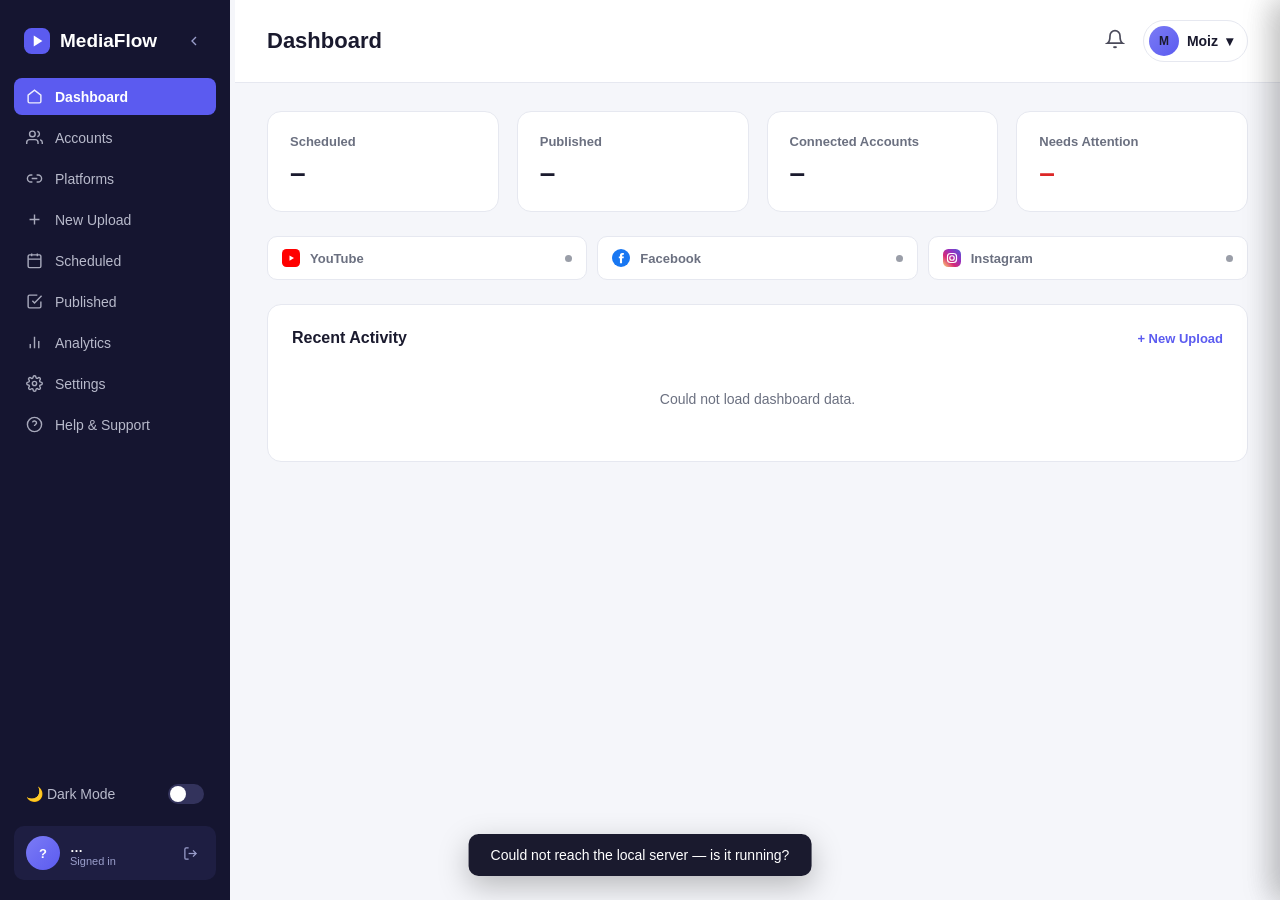
==== commit 131a3970: "Add skeleton loaders to Scheduled/Published, Analytics, Platforms, dashboard, and notifications Exte" ====
--- a/static/index.html
+++ b/static/index.html
@@ -469,6 +469,27 @@
   }
   @keyframes count-skeleton-shimmer{0%{background-position:200% 0;}100%{background-position:-200% 0;}}
   @media (prefers-reduced-motion:reduce){.count-skeleton{animation:none;}}
+
+  /* Generic skeleton placeholders for list/card loading states. Same shimmer
+     as .count-skeleton (reuses its keyframes); JS builders live in app.js
+     (skeletonLibRowsHtml, skeletonAnalyticsHtml, skeletonNotifHtml). */
+  .skel{
+    display:block;border-radius:6px;
+    background:linear-gradient(90deg,var(--hover-bg) 25%,var(--border) 50%,var(--hover-bg) 75%);
+    background-size:200% 100%;
+    animation:count-skeleton-shimmer 1.3s ease-in-out infinite;
+  }
+  @media (prefers-reduced-motion:reduce){.skel{animation:none;}}
+  .skel-line{height:12px;}
+  .skel-line.sm{height:10px;}
+  .skel-thumb{width:40px;height:40px;border-radius:10px;flex-shrink:0;}
+  .skel-pill{width:64px;height:22px;border-radius:20px;flex-shrink:0;}
+  .skel-chart{height:140px;border-radius:8px;}
+  .skel-group .notif-item{cursor:default;pointer-events:none;}
+  .skel-group .notif-item:hover{background:transparent;}
+  /* Platforms page: while status is loading, keep the (stale/default) action
+     buttons from being clicked mid-load */
+  .accounts-list.is-loading .acc-btn,.accounts-list.is-loading .connected-pill{opacity:.35;pointer-events:none;}
   .dash-platform-tile .status-dot{width:7px;height:7px;border-radius:50%;background:var(--text-light);margin-left:8px;flex-shrink:0;}
   .dash-platform-tile.connected .status-dot{background:var(--green);}
   .dash-platform-tile:not(.connected){color:var(--text-mid);}
@@ -491,6 +512,27 @@
   .pub-pill.sched{background:#fff6e0;color:#b45309;}
   .pub-pill.fail{background:#fde8e8;color:#dc2626;}
   .refresh-link{font-size:13px;color:var(--indigo);font-weight:600;cursor:pointer;}
+
+  /* Analytics: Table view (excel-style comparison grid) */
+  .analytics-table-wrap{overflow-x:auto;border:1px solid var(--border);border-radius:10px;}
+  .analytics-table{width:100%;border-collapse:collapse;font-size:13px;white-space:nowrap;}
+  .analytics-table thead th{
+    position:sticky;top:0;background:var(--hover-bg);color:var(--text-mid);
+    font-weight:600;text-align:left;padding:10px 14px;border-bottom:1px solid var(--border);
+    cursor:pointer;user-select:none;
+  }
+  .analytics-table thead th:hover{color:var(--text-dark);}
+  .analytics-table thead th[data-sort-active]{color:var(--indigo);}
+  .analytics-table thead th .sort-arrow{margin-left:4px;font-size:10px;opacity:.7;}
+  .analytics-table tbody td{padding:10px 14px;border-bottom:1px solid var(--border);color:var(--text-dark);}
+  .analytics-table tbody tr:last-child td{border-bottom:none;}
+  .analytics-table tbody tr:hover td{background:var(--hover-bg);}
+  .analytics-table td.num{text-align:right;font-variant-numeric:tabular-nums;}
+  .analytics-table .table-thumb{width:36px;height:36px;border-radius:6px;object-fit:cover;background:var(--hover-bg);vertical-align:middle;margin-right:10px;}
+  .analytics-table .table-title{
+    display:inline-flex;align-items:center;max-width:340px;overflow:hidden;
+    text-overflow:ellipsis;white-space:nowrap;vertical-align:middle;font-weight:500;
+  }
 
   /* Accounts page action buttons */
   .acc-btn{
@@ -887,6 +929,10 @@
     <div class="content-single">
       <div class="analytics-platform-header" style="display:flex;align-items:center;justify-content:space-between;flex-wrap:wrap;gap:14px;margin-bottom:18px;">
         <h1 style="margin:0;font-size:22px;">Analytics</h1>
+        <div class="day-toggle" id="analyticsViewToggle">
+          <button class="pill-btn active" data-analytics-view="dashboard">Dashboard</button>
+          <button class="pill-btn" data-analytics-view="table">Table</button>
+        </div>
         <div id="analyticsPlatformPicks" class="platform-pick-row">
           <div class="platform-pick selected" data-platform="youtube">
             <div class="platform-icon pi-youtube"><svg width="34" height="34" viewBox="0 0 24 24"><rect width="24" height="24" rx="6" fill="#FF0000"/><path d="M10 8.5l6 3.5-6 3.5v-7z" fill="#fff"/></svg></div>
@@ -1846,7 +1892,13 @@
 
   function renderNotifications(){
     const body = document.getElementById('notifDrawerBody');
-    if(!body || !lastDashboardData) return;
+    if(!body) return;
+    if(!lastDashboardData){
+      // Nothing fetched yet (or the fetch failed) — show that, not "No notifications".
+      if(notifLoadFailed) body.innerHTML = '<div class="empty-state">Could not load notifications.</div>';
+      else showSkeleton(body, skeletonNotifHtml());
+      return;
+    }
     const items = [];
     if(lastDashboardData.failed_count > 0){
       items.push({
@@ -1890,6 +1942,9 @@
   function openNotifDrawer(){
     notifDrawer.classList.add('open');
     notifBackdrop.classList.add('open');
+    // Notifications come from the dashboard-summary fetch, which otherwise only
+    // runs when the Dashboard page opens — kick it off if nothing has loaded it.
+    if(!lastDashboardData && !dashboardInFlight){ notifLoadFailed = false; loadDashboard(); }
     renderNotifications();
   }
   function closeNotifDrawer(){
@@ -2001,6 +2056,65 @@
     instagram: {bg:'linear-gradient(135deg,#FEDA75,#D62976,#962FBF,#4F5BD5)', icon:'<svg width="15" height="15" viewBox="0 0 24 24"><rect x="6" y="6" width="12" height="12" rx="4" fill="none" stroke="#fff" stroke-width="1.8"/><circle cx="12" cy="12" r="3" fill="none" stroke="#fff" stroke-width="1.8"/></svg>'},
     tiktok:    {bg:'#000', icon:'<svg width="14" height="14" viewBox="0 0 24 24"><path d="M15.5 5c.3 1.6 1.3 2.7 3 2.9v2.1c-1.1 0-2.1-.3-3-.9v4.6c0 2.4-1.9 4.2-4.2 4.2-2.4 0-4.2-1.9-4.2-4.2 0-2.3 1.8-4.2 4.1-4.2.2 0 .5 0 .7.1v2.2c-.2-.1-.4-.1-.7-.1-1.1 0-2 .9-2 2s.9 2 2 2 2.1-.9 2.1-2.1V5h2.2z" fill="#fff"/></svg>'},
   };
+  // ---- Skeleton placeholders (loading states) ----
+  // Only the *first* paint of a loading state uses these; showSkeleton() is
+  // idempotent so re-priming an already-shimmering container doesn't restart
+  // the animation.
+  function skelGroup(inner){
+    return `<div class="skel-group" role="status" aria-busy="true" aria-label="Loading">${inner}</div>`;
+  }
+  function showSkeleton(el, html){
+    if(!el) return;
+    if(!el.querySelector(':scope > .skel-group')) el.innerHTML = html;
+  }
+  function skeletonLibRowsHtml(n = 3){
+    const widths = [['58%','36%'], ['46%','30%'], ['64%','40%']];
+    let rows = '';
+    for(let i = 0; i < n; i++){
+      const [w1, w2] = widths[i % widths.length];
+      rows += `
+        <div class="lib-row">
+          <div class="skel skel-thumb"></div>
+          <div class="lib-info">
+            <div class="skel skel-line" style="width:${w1};"></div>
+            <div class="skel skel-line sm" style="width:${w2};margin-top:8px;"></div>
+          </div>
+          <div class="skel skel-pill"></div>
+        </div>`;
+    }
+    return skelGroup(rows);
+  }
+  function skeletonAnalyticsHtml(){
+    const statCard = `
+      <div class="stat-card">
+        <div class="skel skel-line sm" style="width:50%;margin-bottom:12px;"></div>
+        <div class="skel" style="width:70%;height:28px;"></div>
+      </div>`;
+    return skelGroup(`
+      <div class="stat-grid">${statCard.repeat(4)}</div>
+      <div class="card">
+        <div class="skel skel-line" style="width:140px;margin-bottom:8px;"></div>
+        <div class="skel skel-line sm" style="width:90px;margin-bottom:16px;"></div>
+        <div class="skel skel-chart"></div>
+      </div>`);
+  }
+  // Analytics keeps its existing indeterminate progress bar on top; the
+  // skeleton replaces only the old plain "Loading…" text below it.
+  function analyticsLoadingHtml(){
+    return '<div class="analytics-progress-track"><div class="analytics-progress-fill"></div></div>' + skeletonAnalyticsHtml();
+  }
+  function skeletonNotifHtml(n = 4){
+    const item = `
+      <div class="notif-item">
+        <div class="skel" style="width:20px;height:20px;border-radius:50%;flex-shrink:0;"></div>
+        <div class="notif-text" style="flex:1;">
+          <div class="skel skel-line" style="width:70%;"></div>
+          <div class="skel skel-line sm" style="width:45%;margin-top:8px;"></div>
+        </div>
+      </div>`;
+    return skelGroup(item.repeat(n));
+  }
+
   function thumbHtml(platformsStr){
     const first = (platformsStr.split(',')[0] || '').trim().toLowerCase();
     const cfg = PLATFORM_THUMB[first] || {bg:'var(--text-light)', icon:''};
@@ -2028,13 +2142,23 @@
   }
 
   let lastDashboardData = null;
+  let dashboardInFlight = false;
+  let dashRecentAccountId = null;  // account whose data the Recent Activity list currently shows
+  let notifLoadFailed = false;
 
   async function loadDashboard(){
+    dashboardInFlight = true;
+    // Skeleton only on a first load or after switching accounts — not on the
+    // in-place refresh after a publish, where the existing rows should stay put.
+    if(dashRecentAccountId !== currentAccountId){
+      showSkeleton(document.getElementById('dashRecentList'), skeletonLibRowsHtml());
+    }
     try{
       const res = await fetch(withAccount(`${API}/api/dashboard/summary`));
       if(!res.ok) throw new Error();
       const data = await res.json();
       lastDashboardData = data;
+      notifLoadFailed = false;
       renderNotifications();
       document.getElementById('statScheduled').textContent = data.scheduled_count;
       document.getElementById('statPublished').textContent = data.published_count;
@@ -2046,6 +2170,7 @@
       list.innerHTML = data.recent.length
         ? data.recent.map(libraryRowHtml).join('')
         : '<div class="empty-state">No uploads yet — head to New Upload to publish your first video.</div>';
+      dashRecentAccountId = currentAccountId;
 
       const sidebarBox = document.getElementById('sidebarRecentUpload');
       if(sidebarBox){
@@ -2055,6 +2180,10 @@
       }
     }catch(err){
       document.getElementById('dashRecentList').innerHTML = '<div class="empty-state">Could not load dashboard data.</div>';
+      // Notifications drawer is derived from this same fetch — don't leave its skeleton shimmering.
+      if(!lastDashboardData){ notifLoadFailed = true; renderNotifications(); }
+    }finally{
+      dashboardInFlight = false;
     }
     loadDashboardPlatforms();
   }
@@ -2322,7 +2451,22 @@
   });
 
   // ================= Platforms page =================
+  let platformsLoadedAccountId = null;  // account whose status the Platforms cards currently show
+
+  // Swap the "Checking..." text for a skeleton and dim the action buttons until
+  // /api/status answers. Skipped when the cards already show this account's
+  // status (e.g. the in-place refresh right after a disconnect).
+  function markPlatformsLoading(){
+    if(platformsLoadedAccountId === currentAccountId) return;
+    ['page-acc-youtube','page-acc-facebook','page-acc-instagram'].forEach(id => {
+      const h = document.querySelector(`#${id} [data-handle]`);
+      if(h && !h.querySelector('.skel')) h.innerHTML = '<span class="skel skel-line sm" style="width:110px;margin-top:4px;"></span>';
+    });
+    document.getElementById('platformsPageList').classList.add('is-loading');
+  }
+
   async function loadPlatformsPage(){
+    markPlatformsLoading();
     const nameEl = document.getElementById('platformsPageAccountName');
     if(nameEl) nameEl.textContent = currentAccountName();
     const ytRow = document.getElementById('page-acc-youtube');
@@ -2385,9 +2529,13 @@
         igPill.style.background = '#f1f2f6';
         igPill.style.color = 'var(--text-mid)';
       }
+      platformsLoadedAccountId = currentAccountId;
     }catch(err){
       ytHandle.textContent = 'Could not reach the server';
       fbHandle.textContent = 'Could not reach the server';
+      igHandle.textContent = 'Could not reach the server';
+    }finally{
+      document.getElementById('platformsPageList').classList.remove('is-loading');
     }
   }
 
@@ -2470,7 +2618,7 @@
   async function loadLibrary(status){
     const containerId = status === 'scheduled' ? 'scheduledList' : 'publishedList';
     const container = document.getElementById(containerId);
-    container.innerHTML = '<div class="empty-state">Loading…</div>';
+    showSkeleton(container, skeletonLibRowsHtml());
     try{
       const res = await fetch(withAccount(`${API}/api/library?status=${status}`));
       if(!res.ok) throw new Error();
@@ -2490,6 +2638,8 @@
   // ================= Analytics =================
   let currentAnalyticsDays = 28;
   let currentAnalyticsPlatform = 'youtube';
+  let currentAnalyticsView = 'dashboard';  // 'dashboard' or 'table'
+  let lastAnalyticsData = null;  // cached so toggling view doesn't refetch
 
   function fmtNum(n){ return Number(n || 0).toLocaleString(); }
   function fmtHours(minutes){ return (Number(minutes || 0) / 60).toFixed(1) + 'h'; }
@@ -2712,6 +2862,87 @@
 
   let currentVideoList = [];
   let videoFilterState = { sortBy: 'views', limit: 5 };
+  let tableSortState = { field: 'views', dir: 'desc' };
+
+  // ---- Analytics: Table view (excel-style comparison grid) ----
+  // Columns are exactly what the summary endpoint already returns per
+  // video/post — no extra per-row fetches, so switching to Table view (or
+  // sorting/re-sorting it) is instant.
+  const TABLE_COLUMNS = {
+    youtube: [
+      {field: 'title', label: 'Title', type: 'title'},
+      {field: 'views', label: 'Views (period)', type: 'num'},
+      {field: 'lifetime_views', label: 'Lifetime Views', type: 'num'},
+      {field: 'watch_time_minutes', label: 'Watch Time', type: 'num', fmt: v => fmtHours(v)},
+      {field: 'avg_view_percentage', label: 'Avg. Retention', type: 'num', fmt: v => `${v}%`},
+      {field: 'likes', label: 'Likes', type: 'num'},
+      {field: 'comments', label: 'Comments', type: 'num'},
+    ],
+    facebook: [
+      {field: 'title', label: 'Title', type: 'title'},
+      {field: 'views', label: 'Views', type: 'num'},
+      {field: 'likes', label: 'Likes', type: 'num'},
+      {field: 'comments', label: 'Comments', type: 'num'},
+    ],
+    instagram: [
+      {field: 'title', label: 'Title', type: 'title'},
+      {field: 'views', label: 'Views', type: 'num'},
+      {field: 'engagement', label: 'Engagement', type: 'num'},
+      {field: 'likes', label: 'Likes', type: 'num'},
+      {field: 'comments', label: 'Comments', type: 'num'},
+    ],
+  };
+
+  function renderAnalyticsTable(platformKey, videos){
+    const cols = TABLE_COLUMNS[platformKey];
+    const sorted = [...videos].sort((a, b) => {
+      const av = a[tableSortState.field], bv = b[tableSortState.field];
+      let cmp;
+      if(typeof av === 'string' || typeof bv === 'string'){
+        cmp = String(av ?? '').localeCompare(String(bv ?? ''));
+      } else {
+        cmp = (Number(av) || 0) - (Number(bv) || 0);
+      }
+      return tableSortState.dir === 'asc' ? cmp : -cmp;
+    });
+    const limited = videoFilterState.limit >= 999 ? sorted : sorted.slice(0, videoFilterState.limit);
+
+    const headHtml = cols.map(c => {
+      const active = c.field === tableSortState.field;
+      const arrow = active ? (tableSortState.dir === 'asc' ? '▲' : '▼') : '';
+      return `<th data-sort-field="${c.field}" ${active ? 'data-sort-active' : ''}>${escapeHtml(c.label)}${arrow ? `<span class="sort-arrow">${arrow}</span>` : ''}</th>`;
+    }).join('');
+
+    const rowsHtml = limited.map(v => {
+      const cells = cols.map(c => {
+        if(c.type === 'title'){
+          return `<td><img class="table-thumb" src="${v.thumbnail || ''}" alt="" onerror="this.style.visibility='hidden'"><span class="table-title" title="${escapeHtml(v.title || '')}">${escapeHtml(v.title || 'Untitled')}</span></td>`;
+        }
+        const raw = v[c.field];
+        const display = c.fmt ? c.fmt(raw ?? 0) : fmtNum(raw ?? 0);
+        return `<td class="num">${display}</td>`;
+      }).join('');
+      const idField = platformKey === 'instagram' ? v.media_id : v.video_id;
+      return `<tr data-video-id="${idField}" data-platform="${platformKey}" style="cursor:pointer;">${cells}</tr>`;
+    }).join('');
+
+    return `
+      <div class="card">
+        <div class="recent-header">
+          <h2>${platformKey === 'instagram' ? 'Posts' : 'Videos'} — Table</h2>
+          <span class="sub">Click a column to sort, click a row for full metrics.</span>
+        </div>
+        <div id="videoFilterBarContainer"></div>
+        <div class="analytics-table-wrap">
+          <table class="analytics-table">
+            <thead><tr>${headHtml}</tr></thead>
+            <tbody>${rowsHtml || `<tr><td colspan="${cols.length}"><div class="empty-state">Nothing to show for this period.</div></td></tr>`}</tbody>
+          </table>
+        </div>
+      </div>
+    `;
+  }
+
 
   function videoFilterBarHtml(platformKey, state){
     const limitPills = VIDEO_LIMIT_OPTIONS.map(n => {
@@ -3063,11 +3294,71 @@
     if(e.key === 'Escape') closeVideoModal();
   });
 
+  function videoLimitBarHtml(state){
+    const limitPills = VIDEO_LIMIT_OPTIONS.map(n => {
+      const label = n === 999 ? 'All' : `Top ${n}`;
+      return `<button class="pill-btn ${state.limit === n ? 'active' : ''}" data-video-limit="${n}">${label}</button>`;
+    }).join('');
+    return `<div class="video-filters"><div class="day-toggle">${limitPills}</div></div>`;
+  }
+
+  function renderAnalyticsBody(){
+    const body = document.getElementById('analyticsBody');
+    if(!lastAnalyticsData) return;
+    const platformKey = currentAnalyticsPlatform;
+    const cfg = analyticsConfig[platformKey];
+
+    if(currentAnalyticsView === 'table'){
+      currentVideoList = lastAnalyticsData.top_videos || [];
+      body.innerHTML = renderAnalyticsTable(platformKey, currentVideoList);
+
+      const barContainer = document.getElementById('videoFilterBarContainer');
+      barContainer.innerHTML = videoLimitBarHtml(videoFilterState);
+      barContainer.querySelectorAll('[data-video-limit]').forEach(btn=>{
+        btn.addEventListener('click', () => {
+          videoFilterState.limit = parseInt(btn.dataset.videoLimit, 10);
+          renderAnalyticsBody();
+        });
+      });
+      body.querySelectorAll('[data-sort-field]').forEach(th=>{
+        th.addEventListener('click', () => {
+          const field = th.dataset.sortField;
+          if(tableSortState.field === field){
+            tableSortState.dir = tableSortState.dir === 'asc' ? 'desc' : 'asc';
+          } else {
+            tableSortState = { field, dir: 'desc' };
+          }
+          renderAnalyticsBody();
+        });
+      });
+      body.querySelectorAll('tr[data-video-id]').forEach(tr=>{
+        tr.addEventListener('click', () => openVideoMetrics(tr.dataset.platform, tr.dataset.videoId));
+      });
+      return;
+    }
+
+    body.innerHTML = cfg.render(lastAnalyticsData, currentAnalyticsDays);
+    body.querySelectorAll('[data-days]').forEach(btn=>{
+      btn.addEventListener('click', () => loadAnalytics(parseInt(btn.dataset.days, 10)));
+    });
+    currentVideoList = lastAnalyticsData.top_videos || [];
+    renderVideoSection();
+  }
+
+  document.getElementById('analyticsViewToggle').addEventListener('click', (e) => {
+    const btn = e.target.closest('[data-analytics-view]');
+    if(!btn || btn.classList.contains('active')) return;
+    document.querySelectorAll('#analyticsViewToggle [data-analytics-view]').forEach(b => b.classList.remove('active'));
+    btn.classList.add('active');
+    currentAnalyticsView = btn.dataset.analyticsView;
+    renderAnalyticsBody();
+  });
+
   async function loadAnalytics(days){
     currentAnalyticsDays = days || currentAnalyticsDays;
     const cfg = analyticsConfig[currentAnalyticsPlatform];
     const body = document.getElementById('analyticsBody');
-    body.innerHTML = '<div class="analytics-progress-track"><div class="analytics-progress-fill"></div></div><div class="empty-state">Loading…</div>';
+    showSkeleton(body, analyticsLoadingHtml());
     try{
       const res = await fetch(withAccount(`${API}${cfg.endpoint}?days=${currentAnalyticsDays}`));
       if(res.status === 401){
@@ -3081,15 +3372,10 @@
         wireGotoButtons(body);
         return;
       }
-      const data = await res.json();
-      body.innerHTML = cfg.render(data, currentAnalyticsDays);
-      body.querySelectorAll('[data-days]').forEach(btn=>{
-        btn.addEventListener('click', () => loadAnalytics(parseInt(btn.dataset.days, 10)));
-      });
-
-      currentVideoList = data.top_videos || [];
+      lastAnalyticsData = await res.json();
       videoFilterState = { sortBy: VIDEO_SORT_OPTIONS[currentAnalyticsPlatform][0].value, limit: 5 };
-      renderVideoSection();
+      tableSortState = { field: 'views', dir: 'desc' };
+      renderAnalyticsBody();
     }catch(err){
       body.innerHTML = '<div class="card"><div class="empty-state">Could not reach the server.</div></div>';
     }
@@ -3146,6 +3432,13 @@
     return 'dashboard';
   }
   const initialPage = initialPageFromLocation();
+  // Prime the loading placeholders now, so the static "Loading…" / "Checking..."
+  // text never flashes while /api/accounts resolves before the first page load.
+  showSkeleton(document.getElementById('dashRecentList'), skeletonLibRowsHtml());
+  showSkeleton(document.getElementById('scheduledList'), skeletonLibRowsHtml());
+  showSkeleton(document.getElementById('publishedList'), skeletonLibRowsHtml());
+  showSkeleton(document.getElementById('analyticsBody'), analyticsLoadingHtml());
+  markPlatformsLoading();
   accountsReady.then(() => showPage(initialPage));
 </script>
 
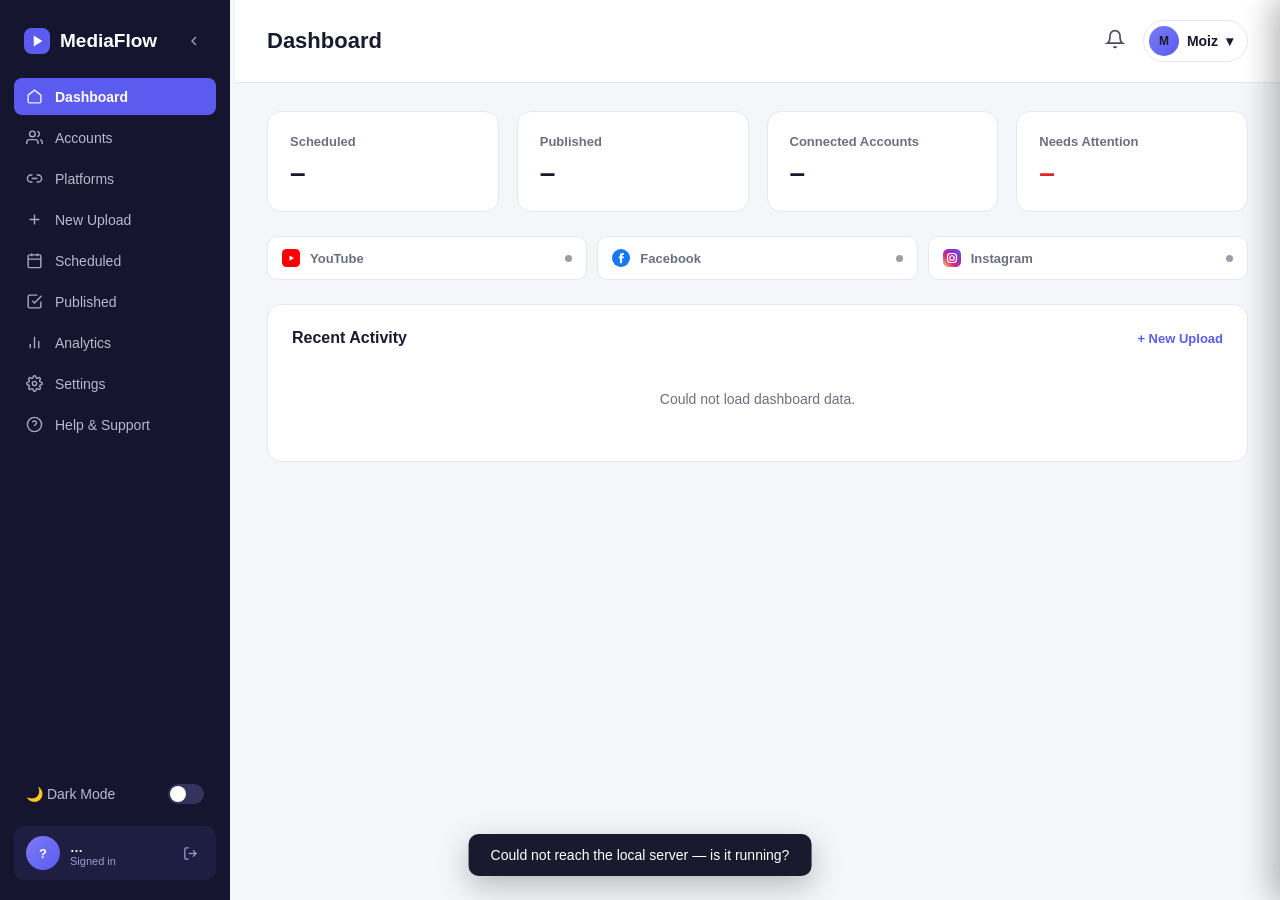
==== commit d7ba177d: "Add Histogram tab to Analytics: views bar chart, oldest-to-newest, with nested engagement bar New th" ====
--- a/static/index.html
+++ b/static/index.html
@@ -586,7 +586,13 @@
   .pill-btn.active{background:var(--card-bg);color:var(--indigo);box-shadow:0 1px 3px rgba(0,0,0,.1);}
   .bar-chart{display:flex;align-items:flex-end;gap:4px;height:140px;padding-top:10px;}
   .bar-wrap{flex:1;display:flex;align-items:flex-end;height:100%;min-width:2px;}
-  .bar-wrap .bar{width:100%;background:linear-gradient(180deg,#8888f5,var(--indigo));border-radius:4px 4px 0 0;min-height:2px;}
+  .bar-wrap .bar{
+    width:100%;background:linear-gradient(180deg,#8888f5,var(--indigo));border-radius:4px 4px 0 0;
+    min-height:2px;display:flex;align-items:flex-end;position:relative;overflow:hidden;
+  }
+  .bar-inner-engagement{
+    width:100%;background:rgba(255,255,255,.55);border-radius:3px 3px 0 0;min-height:0;
+  }
   .vid-thumb{width:64px;height:48px;border-radius:8px;object-fit:cover;background:var(--hover-bg);flex-shrink:0;}
 
   /* Video/post list filter bar */
@@ -932,6 +938,7 @@
         <div class="day-toggle" id="analyticsViewToggle">
           <button class="pill-btn active" data-analytics-view="dashboard">Dashboard</button>
           <button class="pill-btn" data-analytics-view="table">Table</button>
+          <button class="pill-btn" data-analytics-view="histogram">Histogram</button>
         </div>
         <div id="analyticsPlatformPicks" class="platform-pick-row">
           <div class="platform-pick selected" data-platform="youtube">
@@ -2943,6 +2950,53 @@
     `;
   }
 
+  function videoEngagementValue(platformKey, v){
+    // Instagram's top_videos already computes a real "engagement" field
+    // (likes+comments, server-side). YouTube/Facebook don't have an
+    // equivalent field at all, so likes+comments is used as the same kind
+    // of proxy here too — keeps the histogram meaningful on every
+    // platform instead of being Instagram-only.
+    return v.engagement ?? ((v.likes || 0) + (v.comments || 0));
+  }
+
+  function renderVideoHistogram(platformKey, videos){
+    const dated = videos.filter(v => v.published_at);
+    const sorted = [...dated].sort((a, b) => new Date(a.published_at) - new Date(b.published_at));
+    const maxViews = Math.max(1, ...sorted.map(v => v.views || 0));
+
+    const barsHtml = sorted.map(v => {
+      const views = v.views || 0;
+      const engagement = videoEngagementValue(platformKey, v);
+      const viewsPct = Math.max(Math.round((views / maxViews) * 100), 2);
+      // Engagement bar's height is a % of the OUTER bar's own height (not
+      // of the chart), so nesting two CSS percentage-heights multiplies
+      // out to the same max-views-based scale automatically:
+      // (views/maxViews) * (engagement/views) = engagement/maxViews.
+      // That's what makes it read as "a small bar inside the view bar"
+      // rather than a second, separately-scaled chart.
+      const engagementPct = views > 0 ? Math.min(Math.round((engagement / views) * 100), 100) : 0;
+      const dateLabel = new Date(v.published_at).toLocaleDateString(undefined, {year:'numeric', month:'short', day:'numeric'});
+      const idField = platformKey === 'instagram' ? v.media_id : v.video_id;
+      const tooltip = `${v.title || 'Untitled'} — ${dateLabel}: ${fmtNum(views)} views, ${fmtNum(engagement)} engagement`;
+      return `
+        <div class="bar-wrap" title="${escapeHtml(tooltip)}" data-video-id="${idField}" data-platform="${platformKey}" style="cursor:pointer;">
+          <div class="bar" style="height:${viewsPct}%">
+            <div class="bar-inner-engagement" style="height:${engagementPct}%"></div>
+          </div>
+        </div>`;
+    }).join('');
+
+    return `
+      <div class="card">
+        <div class="recent-header">
+          <h2>${platformKey === 'instagram' ? 'Posts' : 'Videos'} — Histogram</h2>
+          <span class="sub">Oldest to newest, left to right. Bar height is views; the lighter inner bar is engagement. Hover a bar for detail.</span>
+        </div>
+        <div class="bar-chart" style="height:220px;">${barsHtml || '<div class="empty-state">Nothing to show for this period.</div>'}</div>
+      </div>
+    `;
+  }
+
 
   function videoFilterBarHtml(platformKey, state){
     const limitPills = VIDEO_LIMIT_OPTIONS.map(n => {
@@ -3333,6 +3387,15 @@
       });
       body.querySelectorAll('tr[data-video-id]').forEach(tr=>{
         tr.addEventListener('click', () => openVideoMetrics(tr.dataset.platform, tr.dataset.videoId));
+      });
+      return;
+    }
+
+    if(currentAnalyticsView === 'histogram'){
+      currentVideoList = lastAnalyticsData.top_videos || [];
+      body.innerHTML = renderVideoHistogram(platformKey, currentVideoList);
+      body.querySelectorAll('[data-video-id]').forEach(el=>{
+        el.addEventListener('click', () => openVideoMetrics(el.dataset.platform, el.dataset.videoId));
       });
       return;
     }
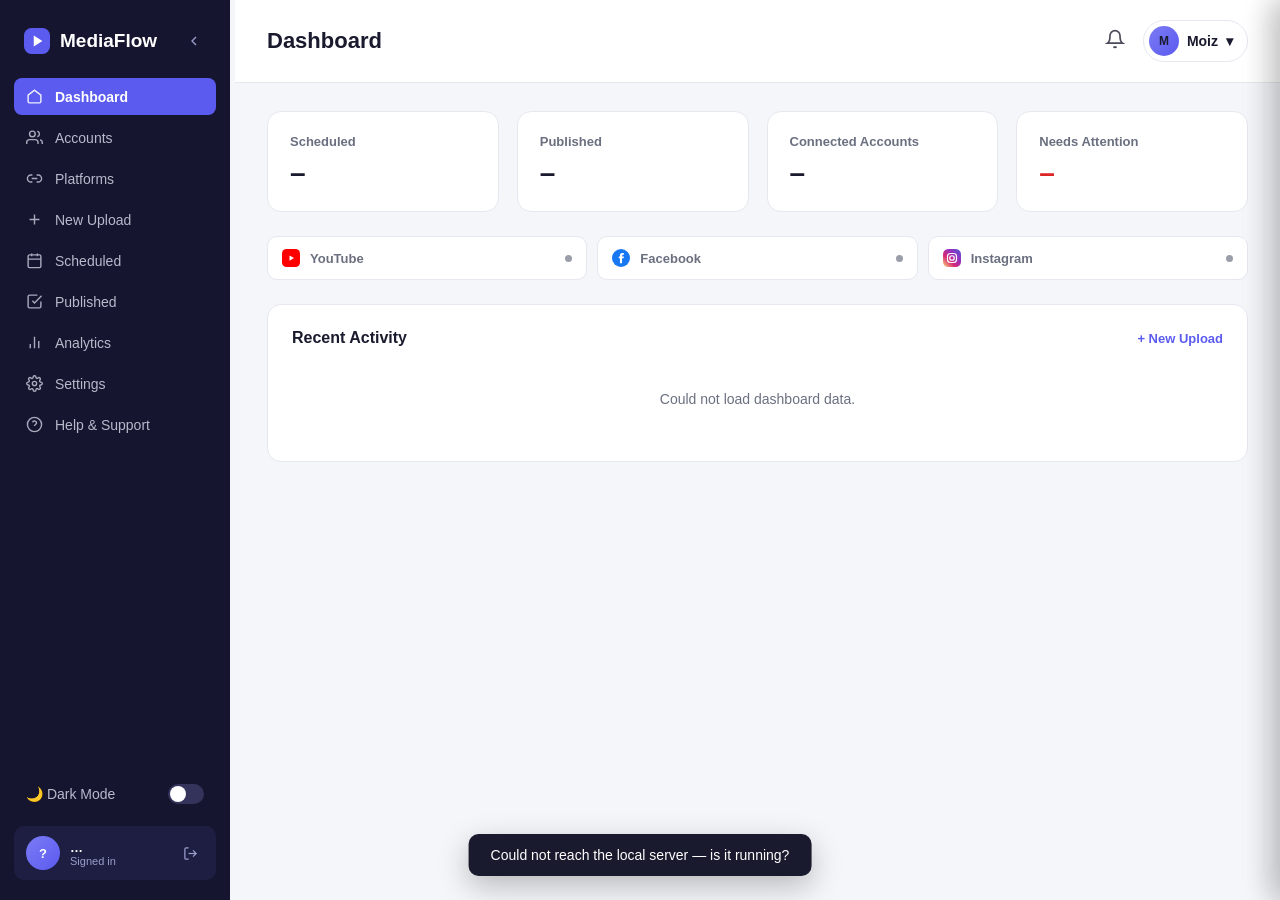
==== commit e1bb6b1a: "Dashboard platform tiles: route to Analytics when count loads, Platforms when it doesn't Each tile (" ====
--- a/static/index.html
+++ b/static/index.html
@@ -824,15 +824,15 @@
       </div>
 
       <div class="dash-platforms" id="dashPlatforms">
-        <div class="dash-platform-tile" id="dashPlatform-youtube" data-goto="platforms">
+        <div class="dash-platform-tile" id="dashPlatform-youtube" data-platform="youtube" data-target="platforms">
           <svg width="18" height="18" viewBox="0 0 24 24"><rect width="24" height="24" rx="6" fill="#FF0000"/><path d="M10 8.5l6 3.5-6 3.5v-7z" fill="#fff"/></svg>
           <span>YouTube</span><span class="dash-platform-count" id="dashPlatformCount-youtube"><span class="count-skeleton"></span></span><span class="status-dot"></span>
         </div>
-        <div class="dash-platform-tile" id="dashPlatform-facebook" data-goto="platforms">
+        <div class="dash-platform-tile" id="dashPlatform-facebook" data-platform="facebook" data-target="platforms">
           <svg width="18" height="18" viewBox="0 0 24 24"><circle cx="12" cy="12" r="12" fill="#1877F2"/><path d="M15.5 12.2h-2.1V19h-2.8v-6.8H9.1V9.9h1.5V8.4c0-1.5.8-3 3.2-3h2v2.3h-1.5c-.3 0-.7.2-.7.9v1.3h2.3l-.4 2.3z" fill="#fff"/></svg>
           <span>Facebook</span><span class="dash-platform-count" id="dashPlatformCount-facebook"><span class="count-skeleton"></span></span><span class="status-dot"></span>
         </div>
-        <div class="dash-platform-tile" id="dashPlatform-instagram" data-goto="platforms">
+        <div class="dash-platform-tile" id="dashPlatform-instagram" data-platform="instagram" data-target="platforms">
           <svg width="18" height="18" viewBox="0 0 24 24"><defs><linearGradient id="igdash" x1="0" y1="1" x2="1" y2="0"><stop offset="0%" stop-color="#FEDA75"/><stop offset="35%" stop-color="#D62976"/><stop offset="65%" stop-color="#962FBF"/><stop offset="100%" stop-color="#4F5BD5"/></linearGradient></defs><rect width="24" height="24" rx="7" fill="url(#igdash)"/><rect x="6" y="6" width="12" height="12" rx="4" fill="none" stroke="#fff" stroke-width="1.6"/><circle cx="12" cy="12" r="3" fill="none" stroke="#fff" stroke-width="1.6"/></svg>
           <span>Instagram</span><span class="dash-platform-count" id="dashPlatformCount-instagram"><span class="count-skeleton"></span></span><span class="status-dot"></span>
         </div>
@@ -2217,11 +2217,15 @@
         const info = data[p] || {};
         tile.classList.toggle('connected', !!info.connected);
         const count = p === 'youtube' ? info.subscribers : info.followers;
+        const countShown = info.connected && count !== undefined && count !== null;
         if(countEl){
-          countEl.textContent = (info.connected && count !== undefined && count !== null)
-            ? `${fmtCompact(count)} ${LABEL[p]}`
-            : '';
+          countEl.textContent = countShown ? `${fmtCompact(count)} ${LABEL[p]}` : '';
         }
+        // Count successfully shown -> clicking jumps straight to that
+        // platform's Analytics. Not connected, or connected but the count
+        // itself couldn't be fetched (API error upstream) -> Platforms,
+        // same as before, so the person lands somewhere they can act on it.
+        tile.dataset.target = countShown ? 'analytics' : 'platforms';
       });
     }catch(err){
       // Fetch failed — stop the skeletons from shimmering forever; leave
@@ -2229,9 +2233,32 @@
       ['youtube','facebook','instagram'].forEach(p=>{
         const countEl = document.getElementById(`dashPlatformCount-${p}`);
         if(countEl) countEl.textContent = '';
+        const tile = document.getElementById(`dashPlatform-${p}`);
+        if(tile) tile.dataset.target = 'platforms';
       });
     }
   }
+
+  // Pre-selects a platform's card in the Analytics page's platform-pick row
+  // (same single-select logic as clicking a card there directly) and opens
+  // Analytics already filtered to it.
+  function goToAnalyticsPlatform(platform){
+    currentAnalyticsPlatform = platform;
+    document.querySelectorAll('.platform-pick').forEach(c=>{
+      c.classList.toggle('selected', c.dataset.platform === platform);
+    });
+    showPage('analytics');
+  }
+
+  ['youtube','facebook','instagram'].forEach(p=>{
+    const tile = document.getElementById(`dashPlatform-${p}`);
+    if(!tile) return;
+    tile.addEventListener('click', ()=>{
+      if(tile.dataset.target === 'analytics') goToAnalyticsPlatform(p);
+      else showPage('platforms');
+      closeMobileSidebar();
+    });
+  });
 
   // ================= Accounts (management) page =================
   function renderAcctMgmtPage(){
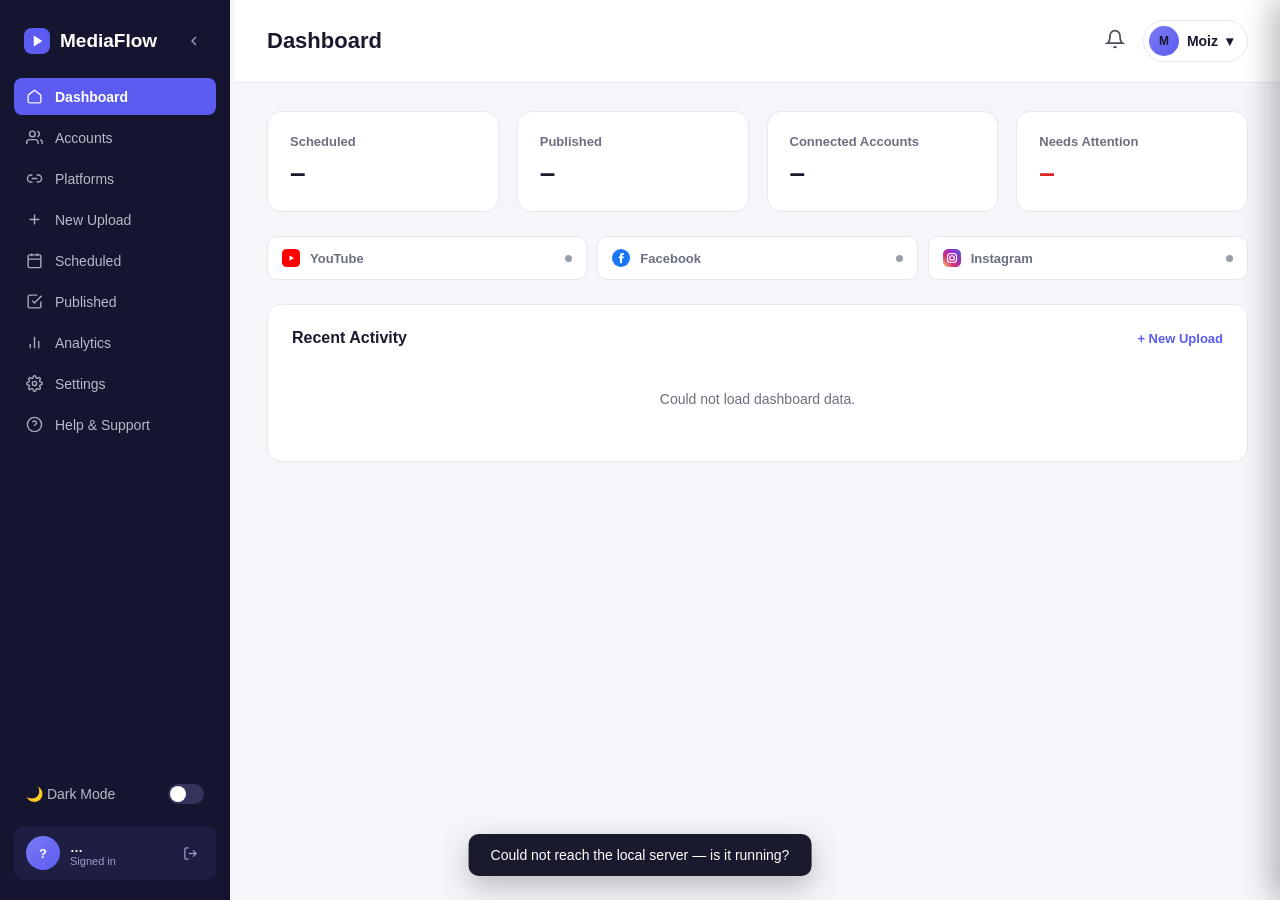
==== commit c8e39907: "Implement 'Nested engagement' column chart design (option B) Replaces the gradient-fill histogram ba" ====
--- a/static/index.html
+++ b/static/index.html
@@ -584,15 +584,18 @@
     padding:6px 14px;border-radius:7px;cursor:pointer;
   }
   .pill-btn.active{background:var(--card-bg);color:var(--indigo);box-shadow:0 1px 3px rgba(0,0,0,.1);}
-  .bar-chart{display:flex;align-items:flex-end;gap:4px;height:140px;padding-top:10px;}
-  .bar-wrap{flex:1;display:flex;align-items:flex-end;height:100%;min-width:2px;}
+  .bar-chart{display:flex;align-items:flex-end;justify-content:center;gap:5px;height:180px;padding-top:10px;}
+  .bar-wrap{flex:1;max-width:28px;display:flex;align-items:flex-end;height:100%;min-width:2px;}
   .bar-wrap .bar{
-    width:100%;background:linear-gradient(180deg,#8888f5,var(--indigo));border-radius:4px 4px 0 0;
-    min-height:2px;display:flex;align-items:flex-end;position:relative;overflow:hidden;
+    width:100%;background:#cfceff;border-radius:4px 4px 0 0;
+    min-height:2px;display:flex;align-items:flex-end;position:relative;overflow:hidden;cursor:pointer;
   }
   .bar-inner-engagement{
-    width:100%;background:rgba(255,255,255,.55);border-radius:3px 3px 0 0;min-height:0;
-  }
+    width:100%;background:var(--indigo);min-height:0;
+  }
+  .bar-legend{display:flex;gap:16px;margin-top:10px;padding-top:10px;border-top:1px solid var(--hover-bg);font-size:12px;color:var(--text-mid);}
+  .bar-legend span{display:flex;align-items:center;gap:5px;}
+  .bar-legend .swatch{width:9px;height:9px;border-radius:2px;display:inline-block;}
   .vid-thumb{width:64px;height:48px;border-radius:8px;object-fit:cover;background:var(--hover-bg);flex-shrink:0;}
 
   /* Video/post list filter bar */
@@ -938,7 +941,7 @@
         <div class="day-toggle" id="analyticsViewToggle">
           <button class="pill-btn active" data-analytics-view="dashboard">Dashboard</button>
           <button class="pill-btn" data-analytics-view="table">Table</button>
-          <button class="pill-btn" data-analytics-view="histogram">Histogram</button>
+          <button class="pill-btn" data-analytics-view="histogram">Column Chart</button>
         </div>
         <div id="analyticsPlatformPicks" class="platform-pick-row">
           <div class="platform-pick selected" data-platform="youtube">
@@ -3016,10 +3019,15 @@
     return `
       <div class="card">
         <div class="recent-header">
-          <h2>${platformKey === 'instagram' ? 'Posts' : 'Videos'} — Histogram</h2>
-          <span class="sub">Oldest to newest, left to right. Bar height is views; the lighter inner bar is engagement. Hover a bar for detail.</span>
-        </div>
-        <div class="bar-chart" style="height:220px;">${barsHtml || '<div class="empty-state">Nothing to show for this period.</div>'}</div>
+          <h2>${platformKey === 'instagram' ? 'Posts' : 'Videos'} — Column Chart</h2>
+          <span class="sub">Oldest to newest, left to right. Bar height is views; the darker inner bar is engagement. Hover a bar for detail.</span>
+        </div>
+        <div class="bar-chart">${barsHtml || '<div class="empty-state">Nothing to show for this period.</div>'}</div>
+        ${sorted.length ? `
+        <div class="bar-legend">
+          <span><span class="swatch" style="background:#cfceff;"></span>Views</span>
+          <span><span class="swatch" style="background:var(--indigo);"></span>Engagement</span>
+        </div>` : ''}
       </div>
     `;
   }
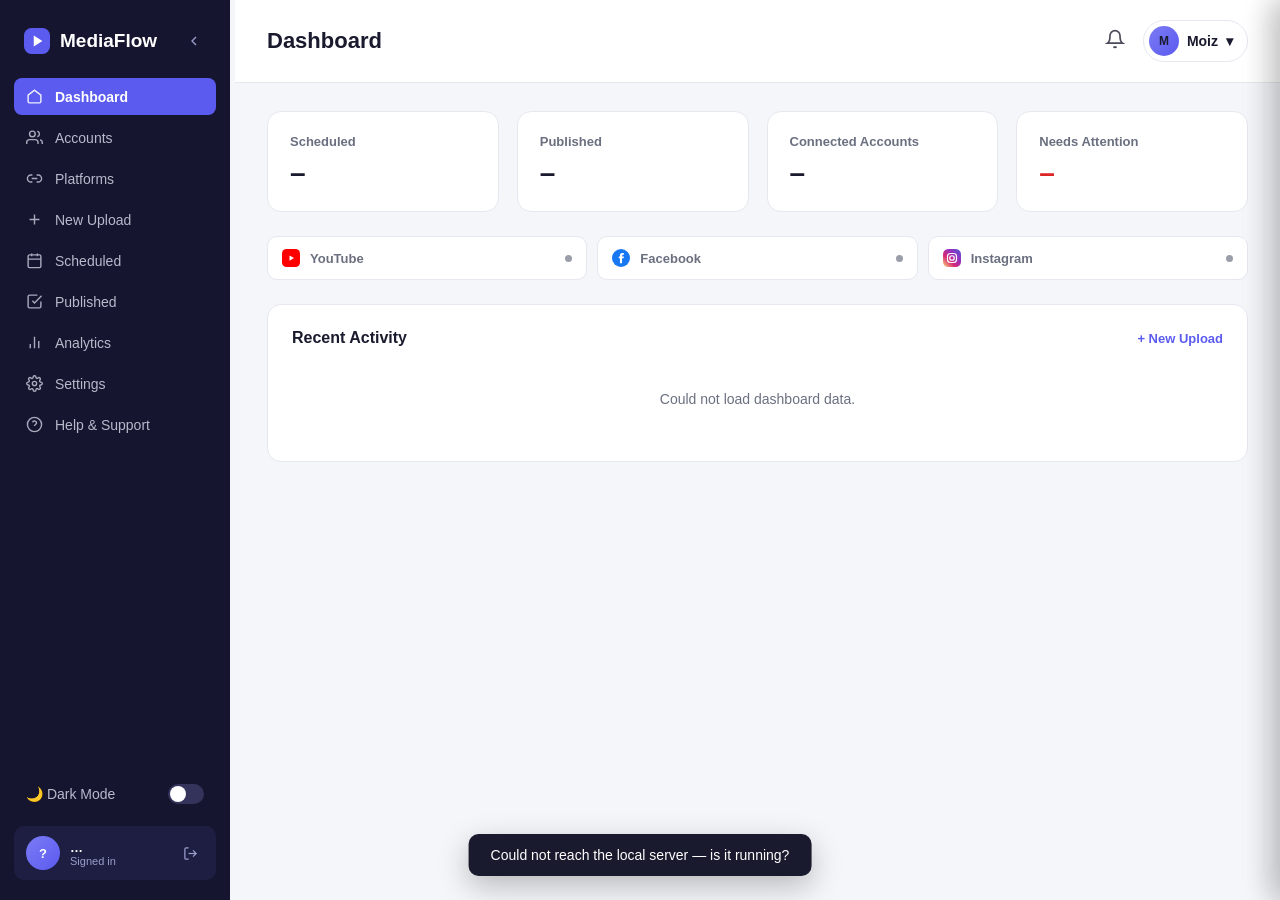
==== commit 1e916215: "Redesign Analytics Column Chart: left-align, value labels, dd/mm dates, engagement checkboxes Videos" ====
--- a/static/index.html
+++ b/static/index.html
@@ -593,9 +593,49 @@
   .bar-inner-engagement{
     width:100%;background:var(--indigo);min-height:0;
   }
-  .bar-legend{display:flex;gap:16px;margin-top:10px;padding-top:10px;border-top:1px solid var(--hover-bg);font-size:12px;color:var(--text-mid);}
+  .bar-legend{display:flex;align-items:center;flex-wrap:wrap;gap:16px;margin-top:10px;padding-top:10px;border-top:1px solid var(--hover-bg);font-size:12px;color:var(--text-mid);}
   .bar-legend span{display:flex;align-items:center;gap:5px;}
   .bar-legend .swatch{width:9px;height:9px;border-radius:2px;display:inline-block;}
+  .engagement-legend-group{gap:12px !important;flex-wrap:wrap;}
+  .engagement-checkbox{
+    display:flex;align-items:center;gap:4px;cursor:pointer;user-select:none;
+    font-size:12px;color:var(--text-mid);
+  }
+  .engagement-checkbox input{cursor:pointer;margin:0;}
+
+  /* Videos — Column Chart (renderVideoHistogram). Deliberately its own set
+     of classes rather than reusing .bar-chart/.bar-wrap/.bar above — those
+     are shared with the plain daily-views trend charts, which have no
+     value/date labels and assume the bar fills the wrapper's full height;
+     this chart reserves space above/below each column for that text. */
+  .video-hist-chart{
+    display:flex;align-items:flex-end;justify-content:flex-start;gap:12px;
+    height:210px;padding:30px 4px 0;overflow-x:auto;
+  }
+  .video-hist-col{
+    display:flex;flex-direction:column;align-items:center;height:100%;
+    flex:0 0 auto;width:30px;cursor:pointer;
+  }
+  .video-hist-bar-area{flex:1;display:flex;align-items:flex-end;width:100%;min-width:2px;}
+  .video-hist-bar{
+    width:100%;background:#cfceff;border-radius:4px 4px 0 0;
+    min-height:2px;display:flex;align-items:flex-end;position:relative;cursor:pointer;
+  }
+  /* Both numbers stack together just above the bar's own top edge — kept
+     as one fixed-height group (not independently pinned to each bar's
+     actual height) so the two labels never collide on a short column,
+     where the views bar and its inner engagement sliver can end up only
+     a couple of pixels apart. */
+  .hist-label-stack{
+    position:absolute;bottom:100%;left:50%;transform:translateX(-50%);
+    display:flex;flex-direction:column;align-items:center;
+    margin-bottom:2px;pointer-events:none;
+  }
+  .hist-label{font-size:10px;line-height:1.35;white-space:nowrap;color:var(--text-mid);}
+  .hist-label-engagement{color:var(--indigo);font-weight:600;}
+  .hist-x-label{
+    font-size:10px;color:var(--text-light);margin-top:6px;white-space:nowrap;
+  }
   .vid-thumb{width:64px;height:48px;border-radius:8px;object-fit:cover;background:var(--hover-bg);flex-shrink:0;}
 
   /* Video/post list filter bar */
@@ -2901,6 +2941,25 @@
   let videoFilterState = { sortBy: 'views', limit: 5 };
   let tableSortState = { field: 'views', dir: 'desc' };
 
+  // Which raw fields sum into the Column Chart's "engagement" number —
+  // toggled via checkboxes in that chart's legend (renderVideoHistogram).
+  // Likes/comments are the only per-video engagement fields every
+  // platform's /api/analytics/summary top_videos actually returns today;
+  // extend this list (and videoEngagementValue below) if a platform ever
+  // adds per-video shares/saves.
+  const ENGAGEMENT_COMPONENTS = [
+    { field: 'likes', label: 'Likes' },
+    { field: 'comments', label: 'Comments' },
+  ];
+  let engagementComponentState = { likes: true, comments: true };
+
+  function fmtDayMonth(dateStr){
+    const d = new Date(dateStr);
+    const dd = String(d.getDate()).padStart(2, '0');
+    const mm = String(d.getMonth() + 1).padStart(2, '0');
+    return `${dd}/${mm}`;
+  }
+
   // ---- Analytics: Table view (excel-style comparison grid) ----
   // Columns are exactly what the summary endpoint already returns per
   // video/post — no extra per-row fetches, so switching to Table view (or
@@ -2981,12 +3040,17 @@
   }
 
   function videoEngagementValue(platformKey, v){
-    // Instagram's top_videos already computes a real "engagement" field
-    // (likes+comments, server-side). YouTube/Facebook don't have an
-    // equivalent field at all, so likes+comments is used as the same kind
-    // of proxy here too — keeps the histogram meaningful on every
-    // platform instead of being Instagram-only.
-    return v.engagement ?? ((v.likes || 0) + (v.comments || 0));
+    // Sum of whichever components are checked in the Column Chart's
+    // legend (ENGAGEMENT_COMPONENTS/engagementComponentState above).
+    // Instagram's top_videos also returns a precomputed "engagement"
+    // field, but it's just likes+comments server-side too (see
+    // app/routes/analytics_meta.py) — computing from the raw fields here
+    // instead keeps the checkboxes meaningful on every platform rather
+    // than Instagram silently ignoring them.
+    return ENGAGEMENT_COMPONENTS.reduce(
+      (sum, c) => sum + (engagementComponentState[c.field] ? (v[c.field] || 0) : 0),
+      0
+    );
   }
 
   function renderVideoHistogram(platformKey, videos){
@@ -2994,7 +3058,7 @@
     const sorted = [...dated].sort((a, b) => new Date(a.published_at) - new Date(b.published_at));
     const maxViews = Math.max(1, ...sorted.map(v => v.views || 0));
 
-    const barsHtml = sorted.map(v => {
+    const colsHtml = sorted.map(v => {
       const views = v.views || 0;
       const engagement = videoEngagementValue(platformKey, v);
       const viewsPct = Math.max(Math.round((views / maxViews) * 100), 2);
@@ -3009,24 +3073,39 @@
       const idField = platformKey === 'instagram' ? v.media_id : v.video_id;
       const tooltip = `${v.title || 'Untitled'} — ${dateLabel}: ${fmtNum(views)} views, ${fmtNum(engagement)} engagement`;
       return `
-        <div class="bar-wrap" title="${escapeHtml(tooltip)}" data-video-id="${idField}" data-platform="${platformKey}" style="cursor:pointer;">
-          <div class="bar" style="height:${viewsPct}%">
-            <div class="bar-inner-engagement" style="height:${engagementPct}%"></div>
+        <div class="video-hist-col" title="${escapeHtml(tooltip)}" data-video-id="${idField}" data-platform="${platformKey}">
+          <div class="video-hist-bar-area">
+            <div class="video-hist-bar" style="height:${viewsPct}%">
+              <div class="hist-label-stack">
+                <span class="hist-label hist-label-engagement">${fmtNum(engagement)}</span>
+                <span class="hist-label hist-label-views">${fmtNum(views)}</span>
+              </div>
+              <div class="bar-inner-engagement" style="height:${engagementPct}%"></div>
+            </div>
           </div>
+          <div class="hist-x-label">${fmtDayMonth(v.published_at)}</div>
         </div>`;
     }).join('');
+
+    const checkboxesHtml = ENGAGEMENT_COMPONENTS.map(c => `
+      <label class="engagement-checkbox">
+        <input type="checkbox" data-engagement-component="${c.field}" ${engagementComponentState[c.field] ? 'checked' : ''}>
+        ${c.label}
+      </label>`).join('');
 
     return `
       <div class="card">
         <div class="recent-header">
           <h2>${platformKey === 'instagram' ? 'Posts' : 'Videos'} — Column Chart</h2>
-          <span class="sub">Oldest to newest, left to right. Bar height is views; the darker inner bar is engagement. Hover a bar for detail.</span>
-        </div>
-        <div class="bar-chart">${barsHtml || '<div class="empty-state">Nothing to show for this period.</div>'}</div>
+          <span class="sub">Oldest to newest, left to right. Numbers above each column are views and engagement; hover a column for the full detail.</span>
+        </div>
+        <div class="video-hist-chart">${colsHtml || '<div class="empty-state">Nothing to show for this period.</div>'}</div>
         ${sorted.length ? `
         <div class="bar-legend">
           <span><span class="swatch" style="background:#cfceff;"></span>Views</span>
-          <span><span class="swatch" style="background:var(--indigo);"></span>Engagement</span>
+          <span class="engagement-legend-group">
+            <span class="swatch" style="background:var(--indigo);"></span>Engagement =${checkboxesHtml}
+          </span>
         </div>` : ''}
       </div>
     `;
@@ -3431,6 +3510,12 @@
       body.innerHTML = renderVideoHistogram(platformKey, currentVideoList);
       body.querySelectorAll('[data-video-id]').forEach(el=>{
         el.addEventListener('click', () => openVideoMetrics(el.dataset.platform, el.dataset.videoId));
+      });
+      body.querySelectorAll('[data-engagement-component]').forEach(cb=>{
+        cb.addEventListener('change', () => {
+          engagementComponentState[cb.dataset.engagementComponent] = cb.checked;
+          renderAnalyticsBody();
+        });
       });
       return;
     }
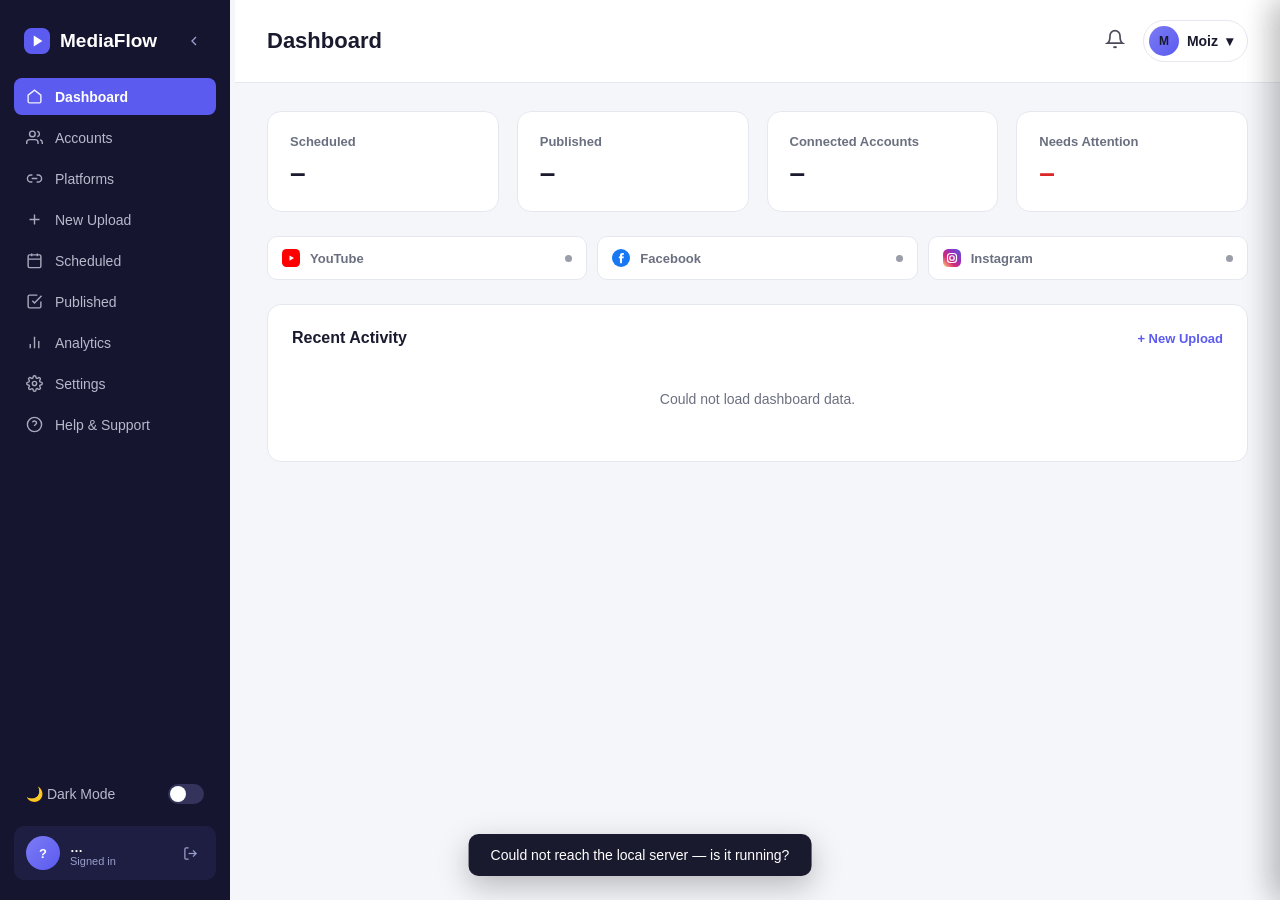
==== commit da445594: "Analytics: replace Dashboard view layout with Content Performance Dashboard (keeps old stats, daily " ====
--- a/static/index.html
+++ b/static/index.html
@@ -454,6 +454,36 @@
   .stat-value{font-size:28px;font-weight:800;color:var(--text-dark);}
   .stat-value.warn{color:#dc2626;}
   @media (max-width:900px){.stat-grid{grid-template-columns:repeat(2,1fr);}}
+
+  /* ---- Analytics: Content Performance Dashboard (Dashboard view) ---- */
+  .cpd-title{margin-bottom:18px;}
+  .cpd-title h1{margin:0;font-size:30px;font-weight:800;letter-spacing:.01em;text-transform:uppercase;color:var(--text-dark);}
+  .cpd-kpis{display:grid;grid-template-columns:repeat(auto-fit,minmax(170px,1fr));gap:14px;margin-bottom:18px;}
+  .cpd-kpi{background:var(--card-bg);border:1px solid var(--border);border-radius:20px;padding:20px 24px;}
+  .cpd-kpi-label{font-size:11px;font-weight:700;letter-spacing:.04em;color:var(--text-mid);text-transform:uppercase;}
+  .cpd-kpi-value{font-size:28px;font-weight:800;color:#2563eb;margin-top:8px;}
+  .cpd-two{display:grid;grid-template-columns:minmax(0,1.55fr) minmax(0,1fr);gap:24px;margin-bottom:24px;}
+  @media (max-width:900px){.cpd-two{grid-template-columns:1fr;}}
+  .cpd-sec h2{margin:0 0 12px;font-size:16px;letter-spacing:.02em;text-transform:uppercase;}
+  .cpd-panel{background:var(--card-bg);border:1px solid var(--border);border-radius:10px;padding:14px 18px;}
+  .cpd-br{all:unset;box-sizing:border-box;display:grid;grid-template-columns:minmax(90px,190px) 1fr 56px;gap:10px;align-items:center;font-size:12px;height:24px;width:100%;cursor:pointer;color:var(--text-dark);}
+  .cpd-br:hover{background:var(--hover-bg);}
+  .cpd-br span:first-child{text-align:right;white-space:nowrap;overflow:hidden;text-overflow:ellipsis;}
+  .cpd-br b{display:block;height:13px;background:#1f77b4;min-width:3px;}
+  .cpd-svg{width:100%;height:auto;display:block;}
+  .cpd-svg .g{stroke:var(--border);}
+  .cpd-svg text{fill:var(--text-dark);font-size:11px;}
+  .cpd-svg .cap{fill:var(--text-mid);}
+  .cpd-svg circle{fill:#1f77b4;fill-opacity:.8;cursor:pointer;}
+  .cpd-table-wrap{overflow-x:auto;}
+  .cpd-table{width:100%;border-collapse:collapse;font-size:13px;}
+  .cpd-table th{background:var(--hover-bg);text-align:left;padding:9px 10px;font-weight:700;border:1px solid var(--border);}
+  .cpd-table td{padding:9px 10px;border:1px solid var(--border);background:var(--card-bg);}
+  .cpd-table tr[data-video-id]{cursor:pointer;}
+  .cpd-table tr[data-video-id]:hover td{background:var(--hover-bg);}
+  .cpd-ins{display:flex;justify-content:space-between;gap:12px;padding:13px 4px;border-bottom:1px solid var(--border);font-size:13px;}
+  .cpd-ins span:first-child{font-weight:700;color:var(--text-mid);}
+  .cpd-ins span:last-child{font-weight:700;text-align:right;}
 
   /* Dashboard: connected-platforms strip */
   .dash-platforms{display:grid;grid-template-columns:repeat(3,1fr);gap:10px;margin-bottom:24px;}
@@ -2736,6 +2766,149 @@
       </div>`;
   }
 
+  // ---- Content Performance Dashboard (Dashboard view) ----
+  // Every number below is computed client-side from the per-post list the
+  // summary endpoints already return (data.top_videos: views/likes/comments),
+  // so no backend change is needed. Engagement = likes + comments and
+  // ER = engagement / views, matching the original design's footnote.
+  function cpdPosts(platformKey, data){
+    return (data.top_videos || []).map(v => {
+      const views = Number(v.views || 0), likes = Number(v.likes || 0), comments = Number(v.comments || 0);
+      const eng = likes + comments;
+      return {
+        id: platformKey === 'instagram' ? v.media_id : v.video_id,
+        title: v.title || 'Untitled',
+        views, likes, comments, eng,
+        er: views > 0 ? (eng / views) * 100 : 0,
+      };
+    });
+  }
+  const cpdPct = (n, d) => `${Number(n).toFixed(d === undefined ? 2 : d)}%`;
+  const cpdIdAttrs = (platformKey, p) => `data-platform="${platformKey}" data-video-id="${escapeHtml(String(p.id))}"`;
+
+  function cpdTitleHtml(platformKey, data){
+    const n = cpdPosts(platformKey, data).length;
+    return `
+      <div class="cpd-title">
+        <h1>Content Performance Dashboard</h1>
+        <div class="sub">${n} posts • Snapshot of views, engagement, likes &amp; comments</div>
+      </div>`;
+  }
+
+  function cpdKpiHtml(platformKey, data){
+    const posts = cpdPosts(platformKey, data);
+    const totalViews = posts.reduce((a, p) => a + p.views, 0);
+    const totalEng = posts.reduce((a, p) => a + p.eng, 0);
+    const totalLikes = posts.reduce((a, p) => a + p.likes, 0);
+    const topViews = Math.max(0, ...posts.map(p => p.views));
+    const cards = [
+      ['Total Views', fmtNum(totalViews)],
+      ['Total Engagement', fmtNum(totalEng)],
+      ['Total Likes', fmtNum(totalLikes)],
+      ['Engagement Rate', totalViews ? cpdPct(totalEng / totalViews * 100) : '—'],
+      ['Top Post Views', fmtNum(topViews)],
+      ['Top Post Share', totalViews ? cpdPct(topViews / totalViews * 100, 1) : '—'],
+    ];
+    return `<div class="cpd-kpis">${cards.map(([l, v]) =>
+      `<div class="cpd-kpi"><div class="cpd-kpi-label">${l}</div><div class="cpd-kpi-value">${v}</div></div>`).join('')}</div>`;
+  }
+
+  function cpdRankingHtml(platformKey, posts){
+    const rank = [...posts].sort((a, b) => b.views - a.views).slice(0, 16);
+    const max = Math.max(1, ...rank.map(p => p.views));
+    const rows = rank.map(p => `
+      <button type="button" class="cpd-br cpd-clickable" ${cpdIdAttrs(platformKey, p)} title="${escapeHtml(p.title)}">
+        <span>${escapeHtml(p.title)}</span><b style="width:${Math.max((p.views / max) * 100, 0.3).toFixed(1)}%"></b><span>${fmtNum(p.views)}</span>
+      </button>`).join('');
+    return rank.length ? rows : '<div class="empty-state">No data for this period.</div>';
+  }
+
+  function cpdScatterHtml(platformKey, posts){
+    const pts = posts.filter(p => p.views > 0);
+    if(!pts.length) return '<div class="empty-state">No data for this period.</div>';
+    const L = 50, R = 545, T = 20, B = 300;
+    const maxV = Math.max(...pts.map(p => p.views)), minV = Math.min(...pts.map(p => p.views));
+    const lo = Math.floor(Math.log10(minV));
+    let hi = Math.ceil(Math.log10(maxV)); if(hi === lo) hi = lo + 1;
+    const xOf = v => L + ((Math.log10(v) - lo) / (hi - lo)) * (R - L);
+    const maxEr = Math.max(1, ...pts.map(p => p.er));
+    const step = maxEr <= 10 ? 2 : Math.ceil(maxEr / 5 / 2) * 2;
+    const yMax = Math.ceil(maxEr / step) * step;
+    const yOf = er => B - (er / yMax) * (B - T);
+
+    let grid = '';
+    for(let k = lo; k <= hi; k++){
+      const x = xOf(Math.pow(10, k)).toFixed(1);
+      grid += `<line class="g" x1="${x}" x2="${x}" y1="${T}" y2="${B}"/><text x="${x}" y="318" text-anchor="middle">10<tspan dy="-4" font-size="8">${k}</tspan></text>`;
+    }
+    for(let e = step; e <= yMax; e += step){
+      const y = yOf(e).toFixed(1);
+      grid += `<line class="g" x1="${L}" x2="${R}" y1="${y}" y2="${y}"/><text x="44" y="${(+y + 4).toFixed(1)}" text-anchor="end">${e}</text>`;
+    }
+
+    const labelSet = new Set([
+      pts.reduce((a, b) => (b.views > a.views ? b : a)),
+      ...[...pts].sort((a, b) => b.er - a.er).slice(0, 3),
+    ]);
+    const radius = p => 4 + 10 * Math.sqrt(p.views / maxV);
+    const dots = pts.map(p => {
+      const cx = xOf(p.views).toFixed(1), cy = yOf(p.er).toFixed(1);
+      return `<circle class="cpd-clickable" cx="${cx}" cy="${cy}" r="${radius(p).toFixed(1)}" ${cpdIdAttrs(platformKey, p)}><title>${escapeHtml(p.title)} — ${fmtNum(p.views)} views, ${cpdPct(p.er)} ER</title></circle>`;
+    }).join('');
+    const labels = [...labelSet].map(p => {
+      const x = xOf(p.views), y = yOf(p.er), r = radius(p);
+      const name = p.title.length > 18 ? p.title.slice(0, 18) + '…' : p.title;
+      const end = x > R - 100;
+      return `<text x="${(end ? x - r - 3 : x + r + 3).toFixed(1)}" y="${(y - r).toFixed(1)}" text-anchor="${end ? 'end' : 'start'}" style="font-size:10px">${escapeHtml(name)}</text>`;
+    }).join('');
+
+    return `<svg class="cpd-svg" viewBox="0 0 560 340" role="img" aria-label="Views (log scale) against engagement rate, one bubble per post">
+      ${grid}<text class="cap" x="${((L + R) / 2).toFixed(0)}" y="336" text-anchor="middle">Views (log scale)</text>${dots}${labels}</svg>`;
+  }
+
+  function cpdTop5Html(platformKey, posts){
+    const top = [...posts].sort((a, b) => b.views - a.views).slice(0, 5);
+    if(!top.length) return '<div class="empty-state">No data for this period.</div>';
+    return `<div class="cpd-table-wrap"><table class="cpd-table">
+      <tr><th>#</th><th>Post</th><th>Views</th><th>Eng.</th><th>Likes</th><th>Comments</th><th>ER</th></tr>
+      ${top.map((p, i) => `<tr ${cpdIdAttrs(platformKey, p)}><td>${i + 1}</td><td>${escapeHtml(p.title)}</td><td>${fmtNum(p.views)}</td><td>${fmtNum(p.eng)}</td><td>${fmtNum(p.likes)}</td><td>${fmtNum(p.comments)}</td><td>${cpdPct(p.er)}</td></tr>`).join('')}
+    </table></div>`;
+  }
+
+  function cpdInsightsHtml(posts){
+    const total = posts.reduce((a, p) => a + p.views, 0);
+    const sorted = [...posts].map(p => p.views).sort((a, b) => b - a);
+    const top1 = sorted[0] || 0;
+    const top3 = sorted.slice(0, 3).reduce((a, b) => a + b, 0);
+    const asc = [...sorted].reverse();
+    const n = asc.length;
+    const median = n ? (n % 2 ? asc[(n - 1) / 2] : (asc[n / 2 - 1] + asc[n / 2]) / 2) : 0;
+    const avgEr = n ? posts.reduce((a, p) => a + p.er, 0) / n : 0;
+    const rows = [
+      ['Views concentration', total ? `Top post = ${cpdPct(top1 / total * 100, 1)} of all views` : '—'],
+      ['Top-3 concentration', total ? `Top 3 = ${cpdPct(top3 / total * 100, 1)} of all views` : '—'],
+      ['Median reach', `${fmtNum(Math.round(median))} views/post`],
+      ['Average post ER', cpdPct(avgEr)],
+      ['Add next', 'Shares + Saves'],
+      ['Add next', 'Watch time + Retention'],
+      ['Add next', 'Impressions + CTR'],
+    ];
+    return rows.map(([k, v]) => `<div class="cpd-ins"><span>${k}</span><span>${v}</span></div>`).join('');
+  }
+
+  function cpdChartsHtml(platformKey, data){
+    const posts = cpdPosts(platformKey, data);
+    return `
+      <div class="cpd-two">
+        <div class="cpd-sec"><h2>Post performance ranking</h2><div class="cpd-panel">${cpdRankingHtml(platformKey, posts)}</div></div>
+        <div class="cpd-sec"><h2>Reach vs engagement quality</h2><div class="cpd-panel">${cpdScatterHtml(platformKey, posts)}</div></div>
+      </div>
+      <div class="cpd-two">
+        <div class="cpd-sec"><h2>Top 5 posts — detail</h2>${cpdTop5Html(platformKey, posts)}</div>
+        <div class="cpd-sec"><h2>What to add to the dashboard</h2>${cpdInsightsHtml(posts)}</div>
+      </div>`;
+  }
+
   function renderYouTubeAnalytics(data, days){
     const p = data.period_totals;
     const maxViews = Math.max(1, ...data.daily.map(d => d.views));
@@ -2750,6 +2923,7 @@
     ).join('');
 
     return `
+      ${cpdTitleHtml('youtube', data)}
       <div class="analytics-header">
         <div>
           <h2 style="margin:0;">${escapeHtml(data.channel_title)}</h2>
@@ -2757,6 +2931,8 @@
         </div>
         <div class="day-toggle">${dayOptions}</div>
       </div>
+
+      ${cpdKpiHtml('youtube', data)}
 
       <div class="stat-grid">
         <div class="stat-card"><div class="stat-label">Views</div><div class="stat-value">${fmtNum(p.views)}</div></div>
@@ -2769,6 +2945,8 @@
         <div class="stat-card"><div class="stat-label">Comments</div><div class="stat-value">${fmtNum(p.comments)}</div></div>
         <div class="stat-card"><div class="stat-label">Shares</div><div class="stat-value">${fmtNum(p.shares)}</div></div>
       </div>
+
+      ${cpdChartsHtml('youtube', data)}
 
       <div class="card">
         <h2>Daily Views</h2>
@@ -2805,6 +2983,7 @@
   function renderFacebookAnalytics(data, days){
     const p = data.period_totals;
     return `
+      ${cpdTitleHtml('facebook', data)}
       <div class="analytics-header">
         <div>
           <h2 style="margin:0;">${escapeHtml(data.channel_title)}</h2>
@@ -2813,11 +2992,15 @@
         <div class="day-toggle">${dayToggleHtml(days)}</div>
       </div>
 
+      ${cpdKpiHtml('facebook', data)}
+
       <div class="stat-grid" style="grid-template-columns:repeat(3,1fr);">
         <div class="stat-card"><div class="stat-label">Page Views</div><div class="stat-value">${fmtNum(p.views)}</div></div>
         <div class="stat-card"><div class="stat-label">Video Views</div><div class="stat-value">${fmtNum(p.video_views)}</div></div>
         <div class="stat-card"><div class="stat-label">Post Engagements</div><div class="stat-value">${fmtNum(p.engagements)}</div></div>
       </div>
+
+      ${cpdChartsHtml('facebook', data)}
 
       <div class="card">
         <h2>Daily Page Views</h2>
@@ -2837,6 +3020,7 @@
   function renderInstagramAnalytics(data, days){
     const p = data.period_totals;
     return `
+      ${cpdTitleHtml('instagram', data)}
       <div class="analytics-header">
         <div>
           <h2 style="margin:0;">${escapeHtml(data.channel_title)}</h2>
@@ -2845,11 +3029,15 @@
         <div class="day-toggle">${dayToggleHtml(days)}</div>
       </div>
 
+      ${cpdKpiHtml('instagram', data)}
+
       <div class="stat-grid" style="grid-template-columns:repeat(3,1fr);">
         <div class="stat-card"><div class="stat-label">Views</div><div class="stat-value">${fmtNum(p.views)}</div></div>
         <div class="stat-card"><div class="stat-label">Reach</div><div class="stat-value">${fmtNum(p.reach)}</div></div>
         <div class="stat-card"><div class="stat-label">Profile Views</div><div class="stat-value">${fmtNum(p.profile_views)}</div></div>
       </div>
+
+      ${cpdChartsHtml('instagram', data)}
 
       <div class="card">
         <h2>Daily Views</h2>
@@ -3524,6 +3712,9 @@
     body.querySelectorAll('[data-days]').forEach(btn=>{
       btn.addEventListener('click', () => loadAnalytics(parseInt(btn.dataset.days, 10)));
     });
+    body.querySelectorAll('.cpd-clickable[data-video-id], .cpd-table tr[data-video-id]').forEach(el=>{
+      el.addEventListener('click', () => openVideoMetrics(el.dataset.platform, el.dataset.videoId));
+    });
     currentVideoList = lastAnalyticsData.top_videos || [];
     renderVideoSection();
   }
